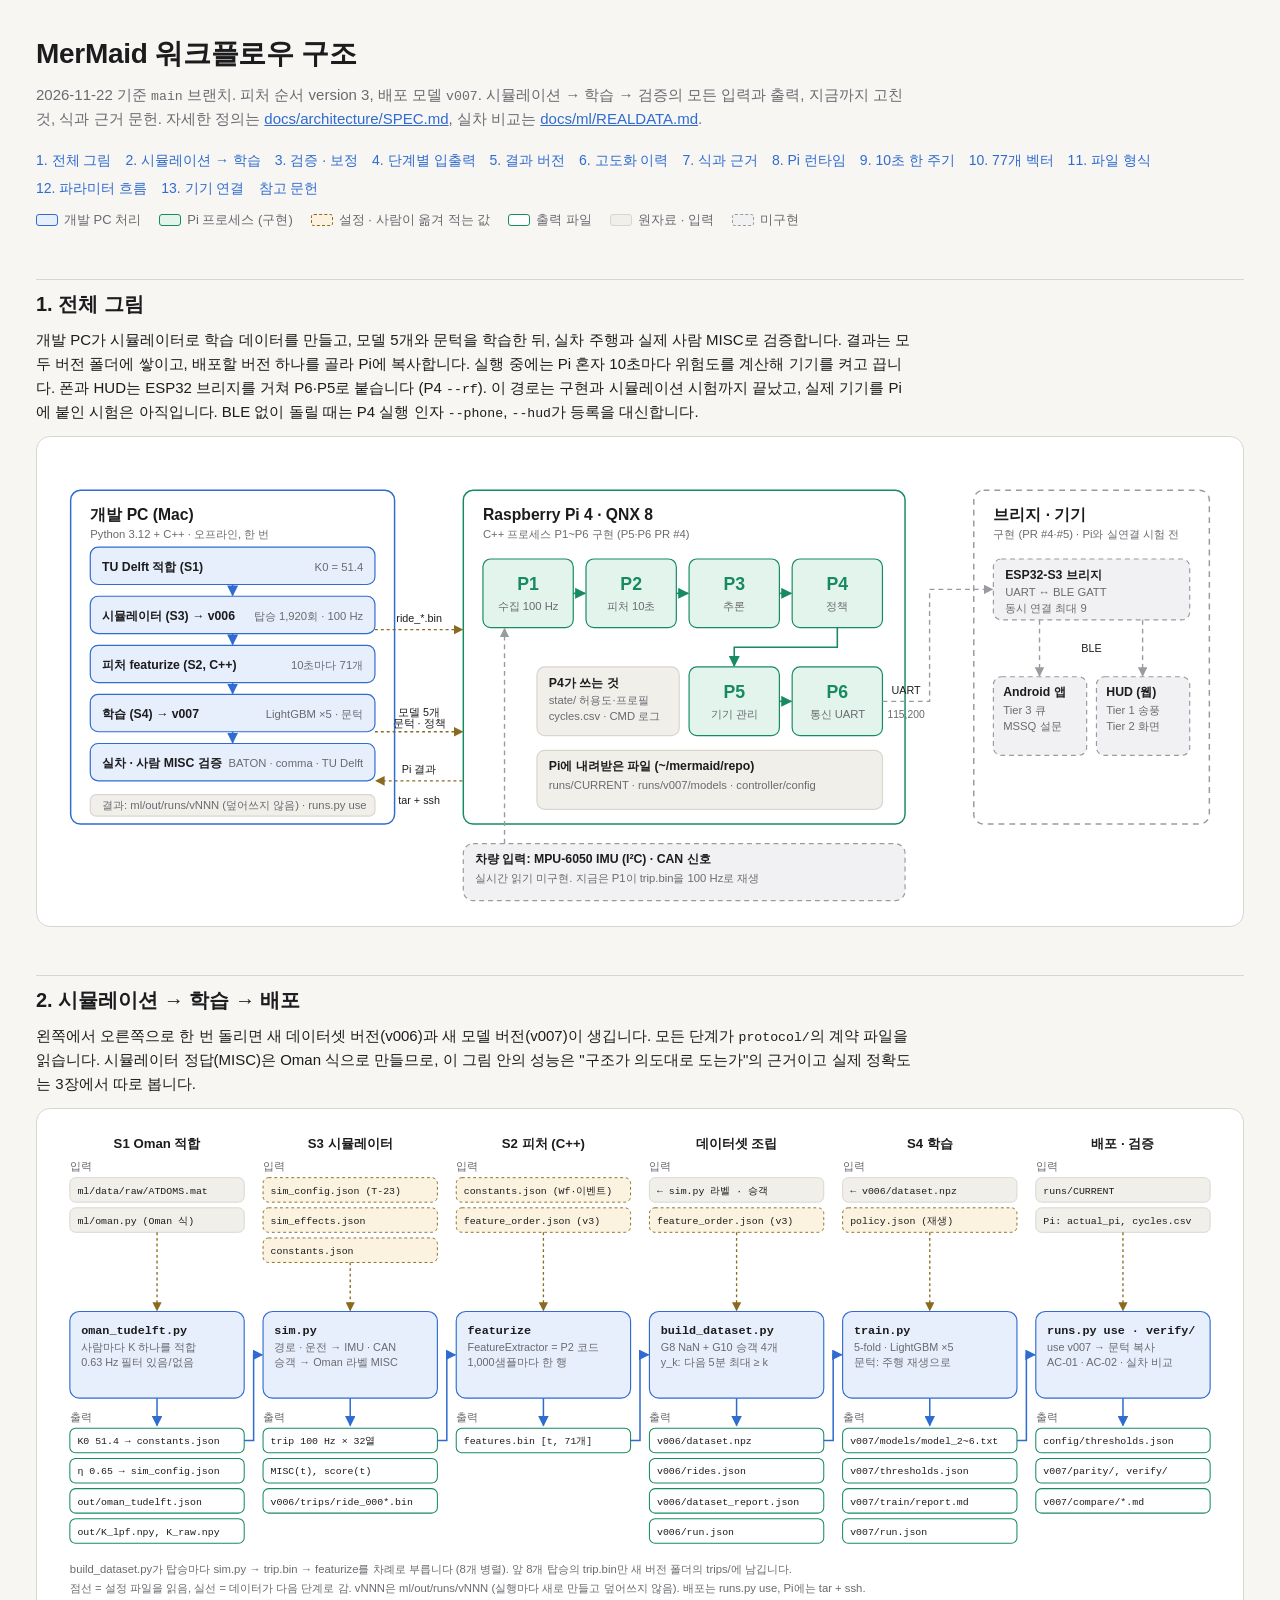
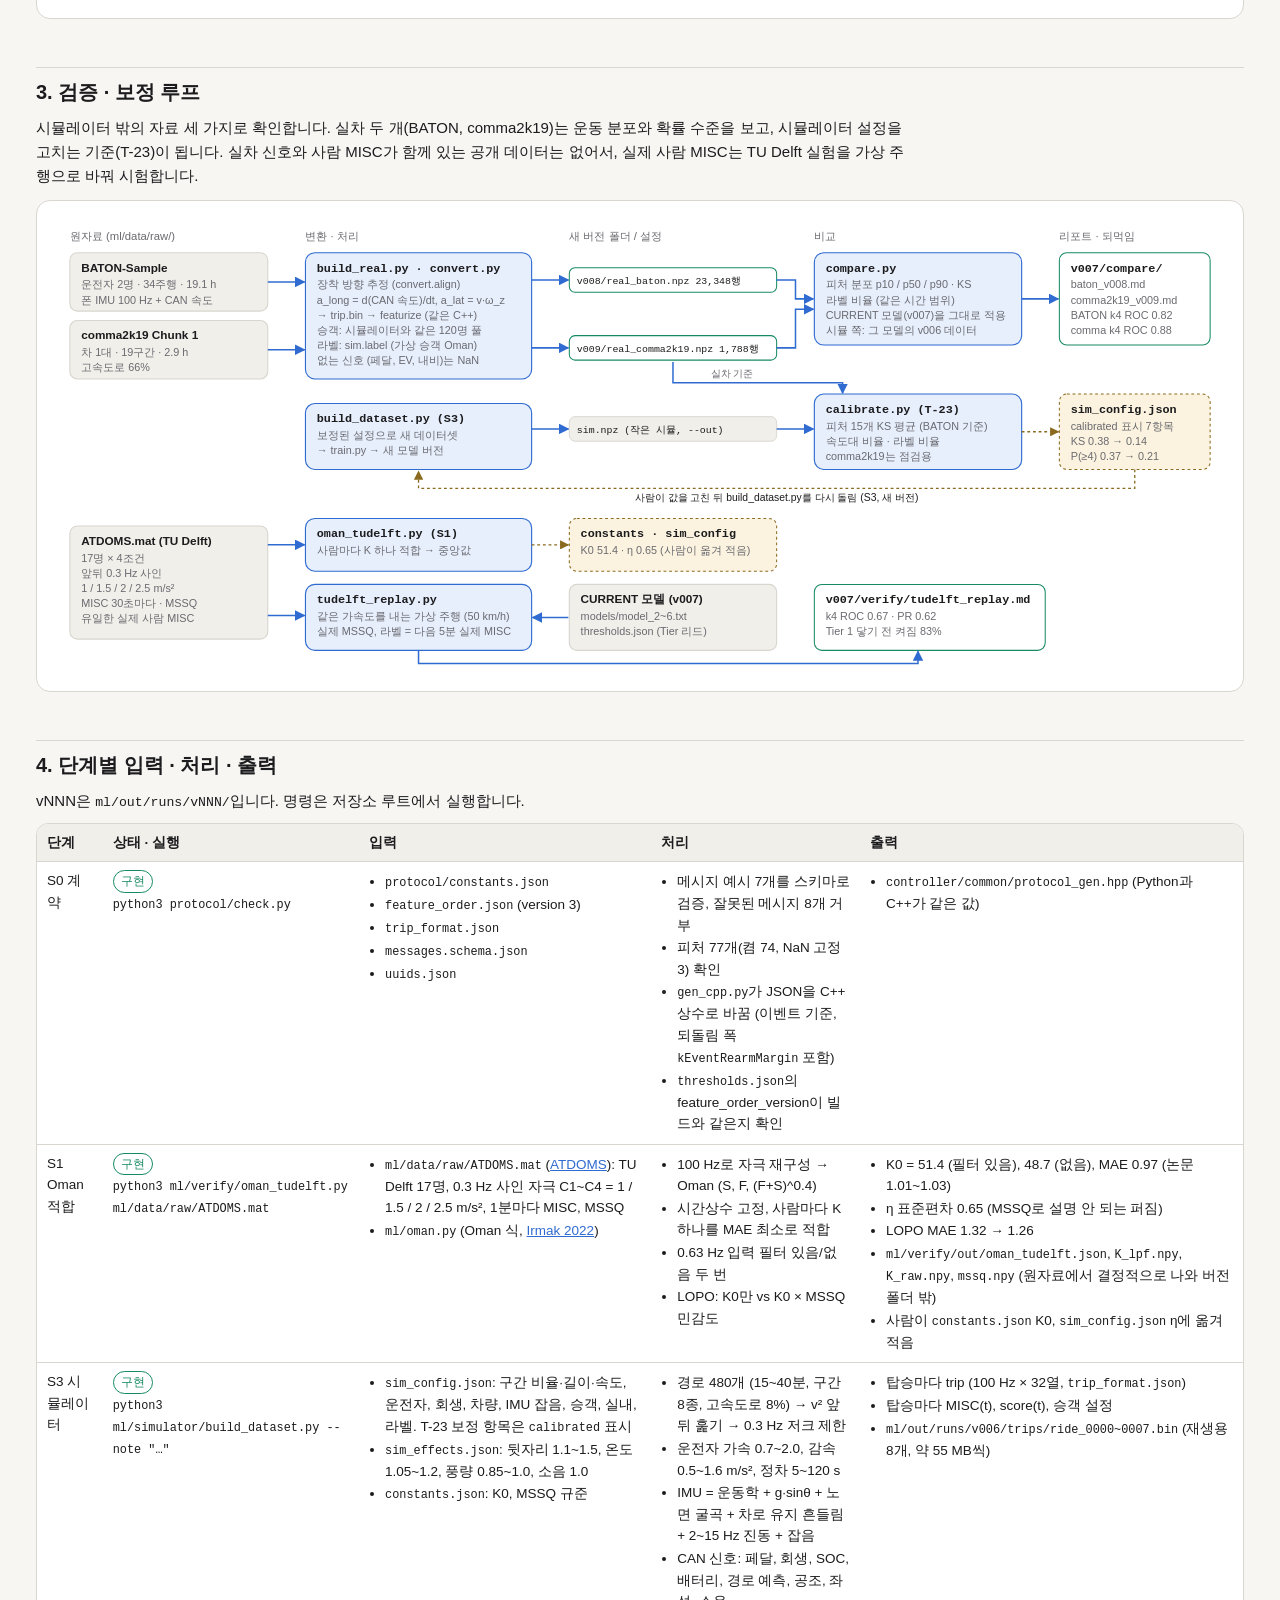
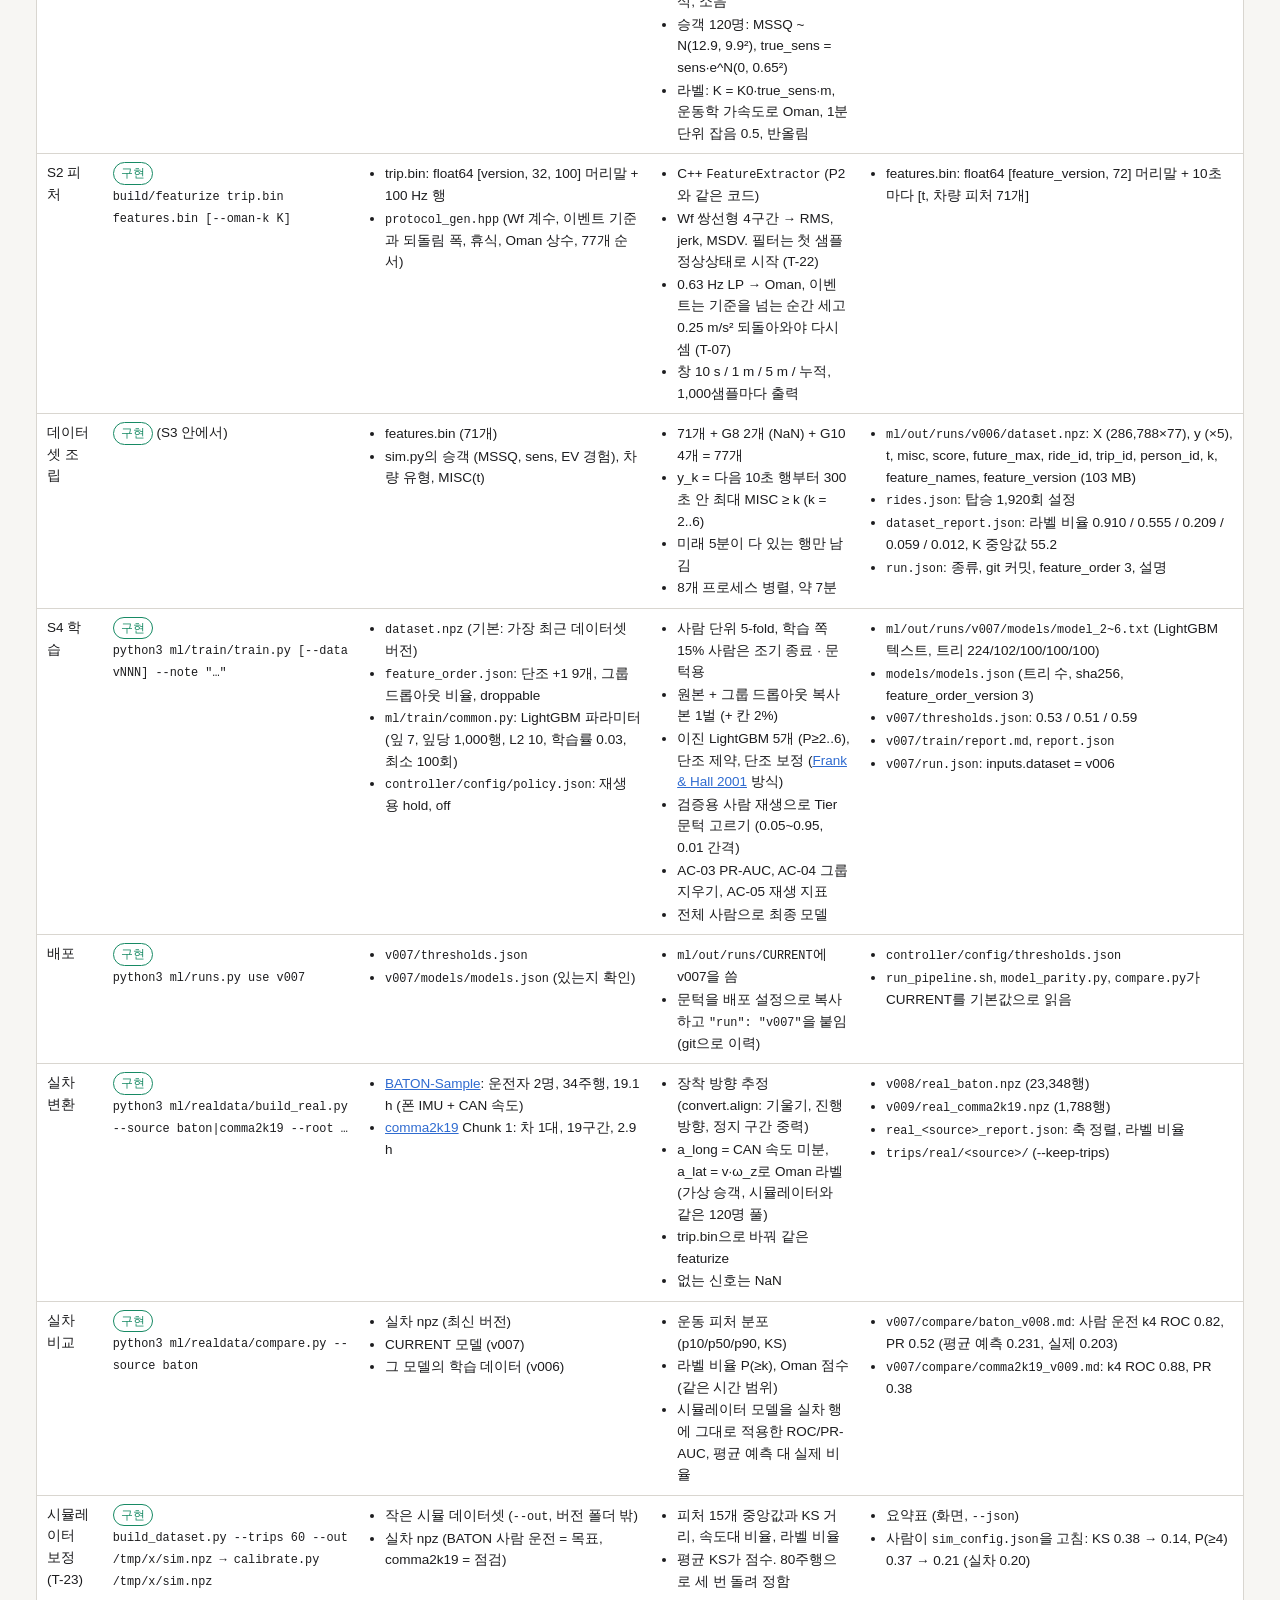
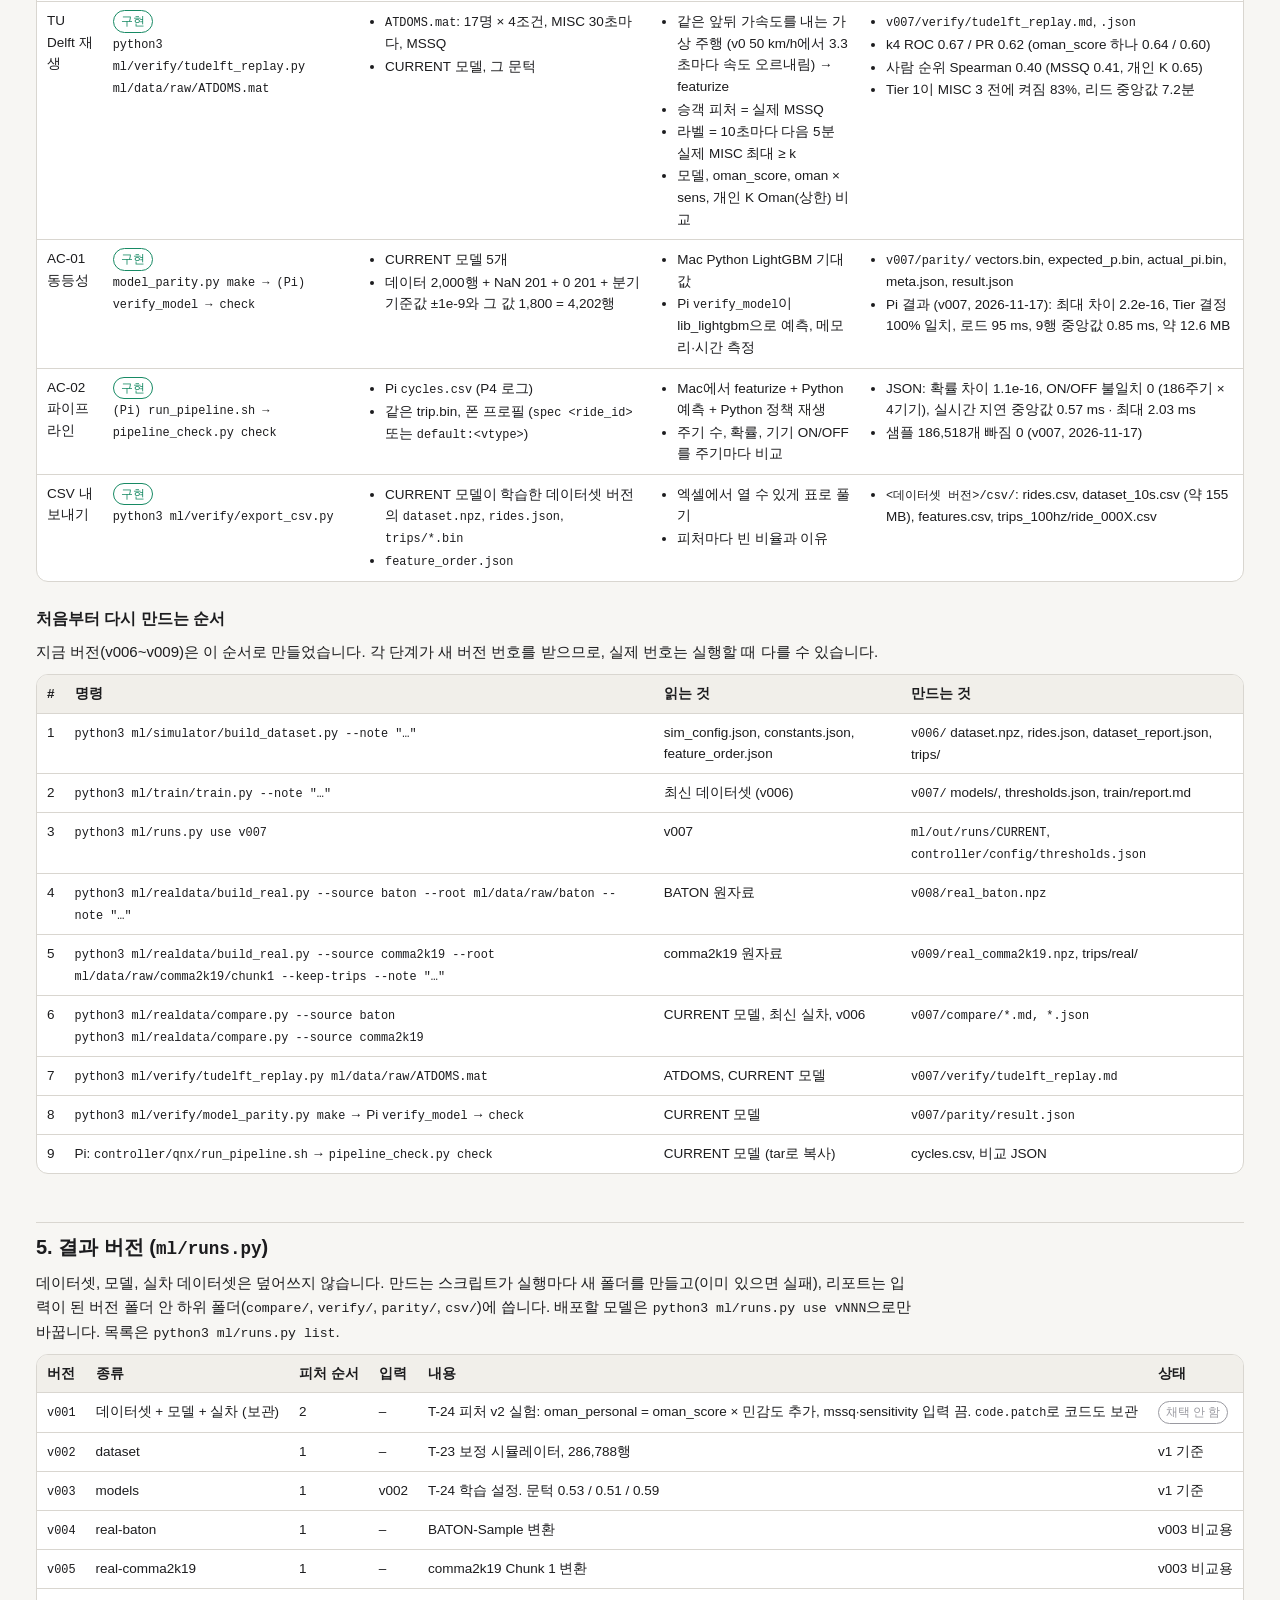
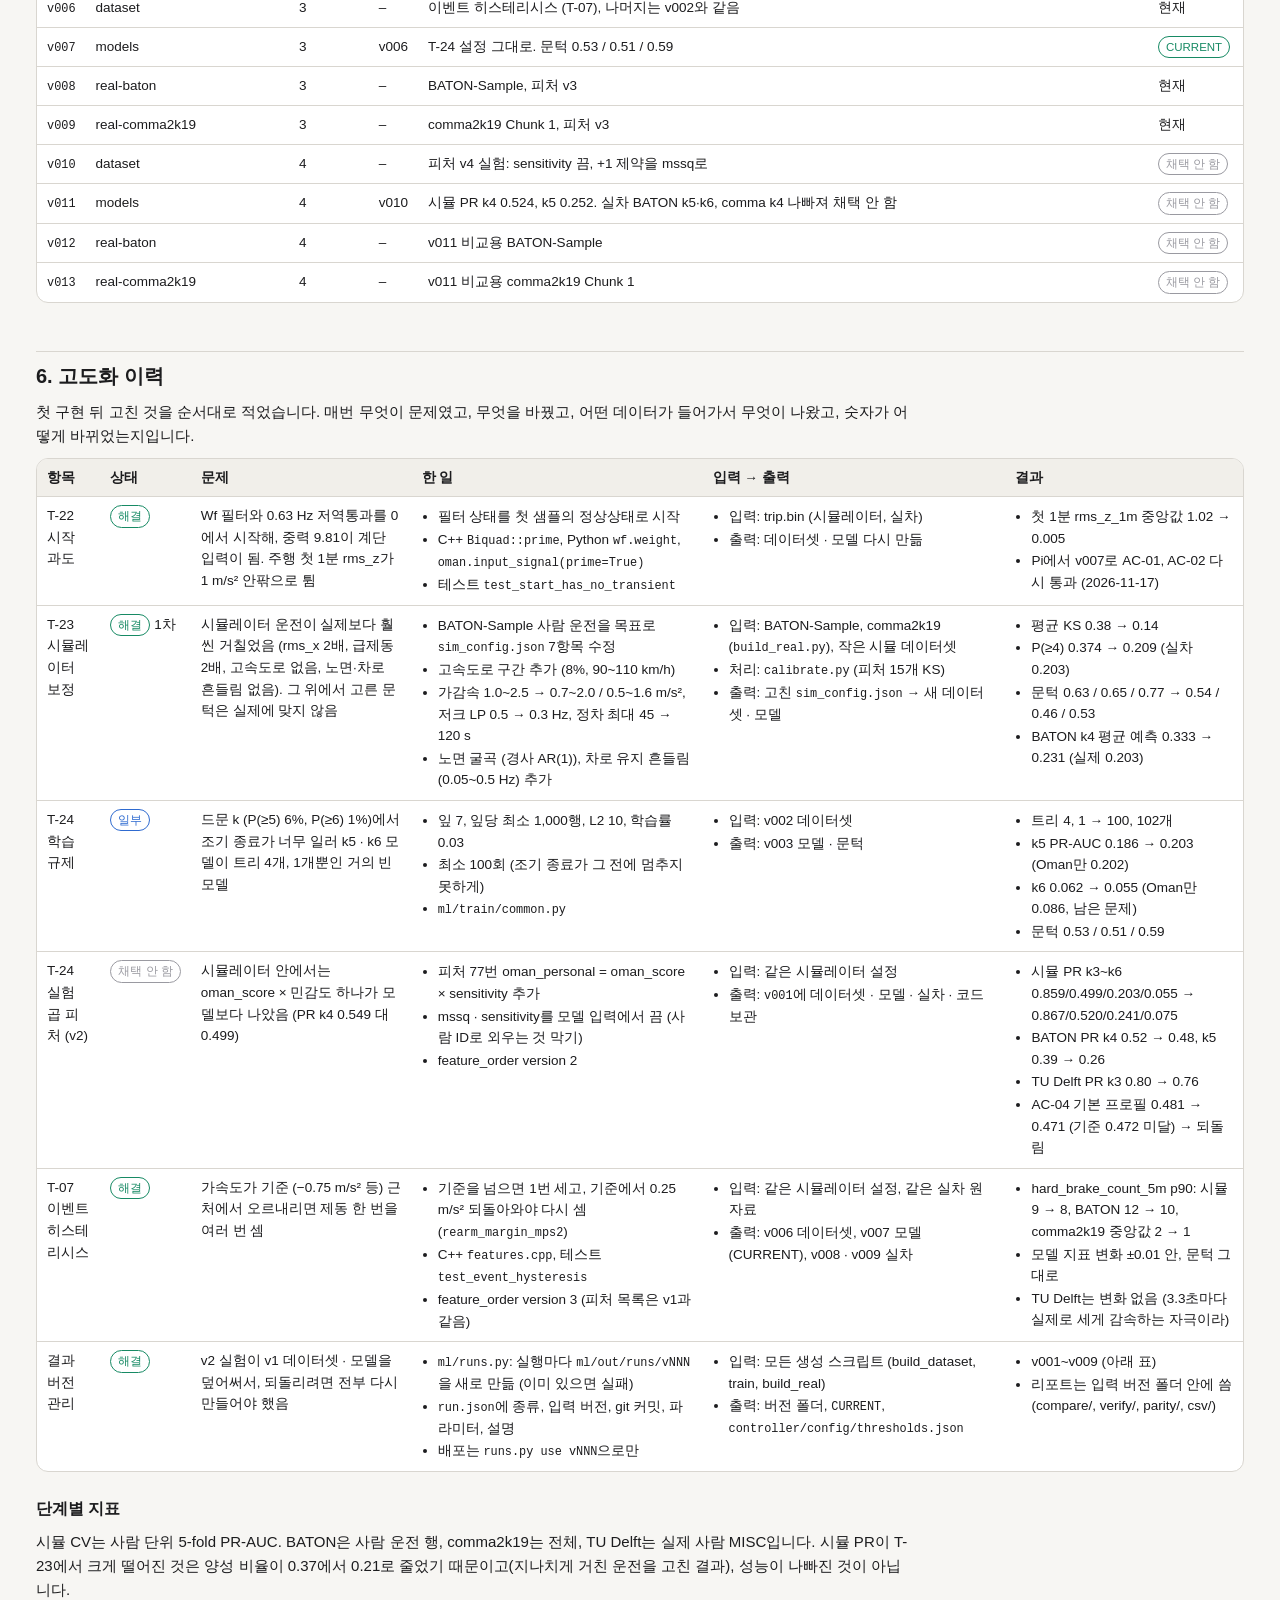
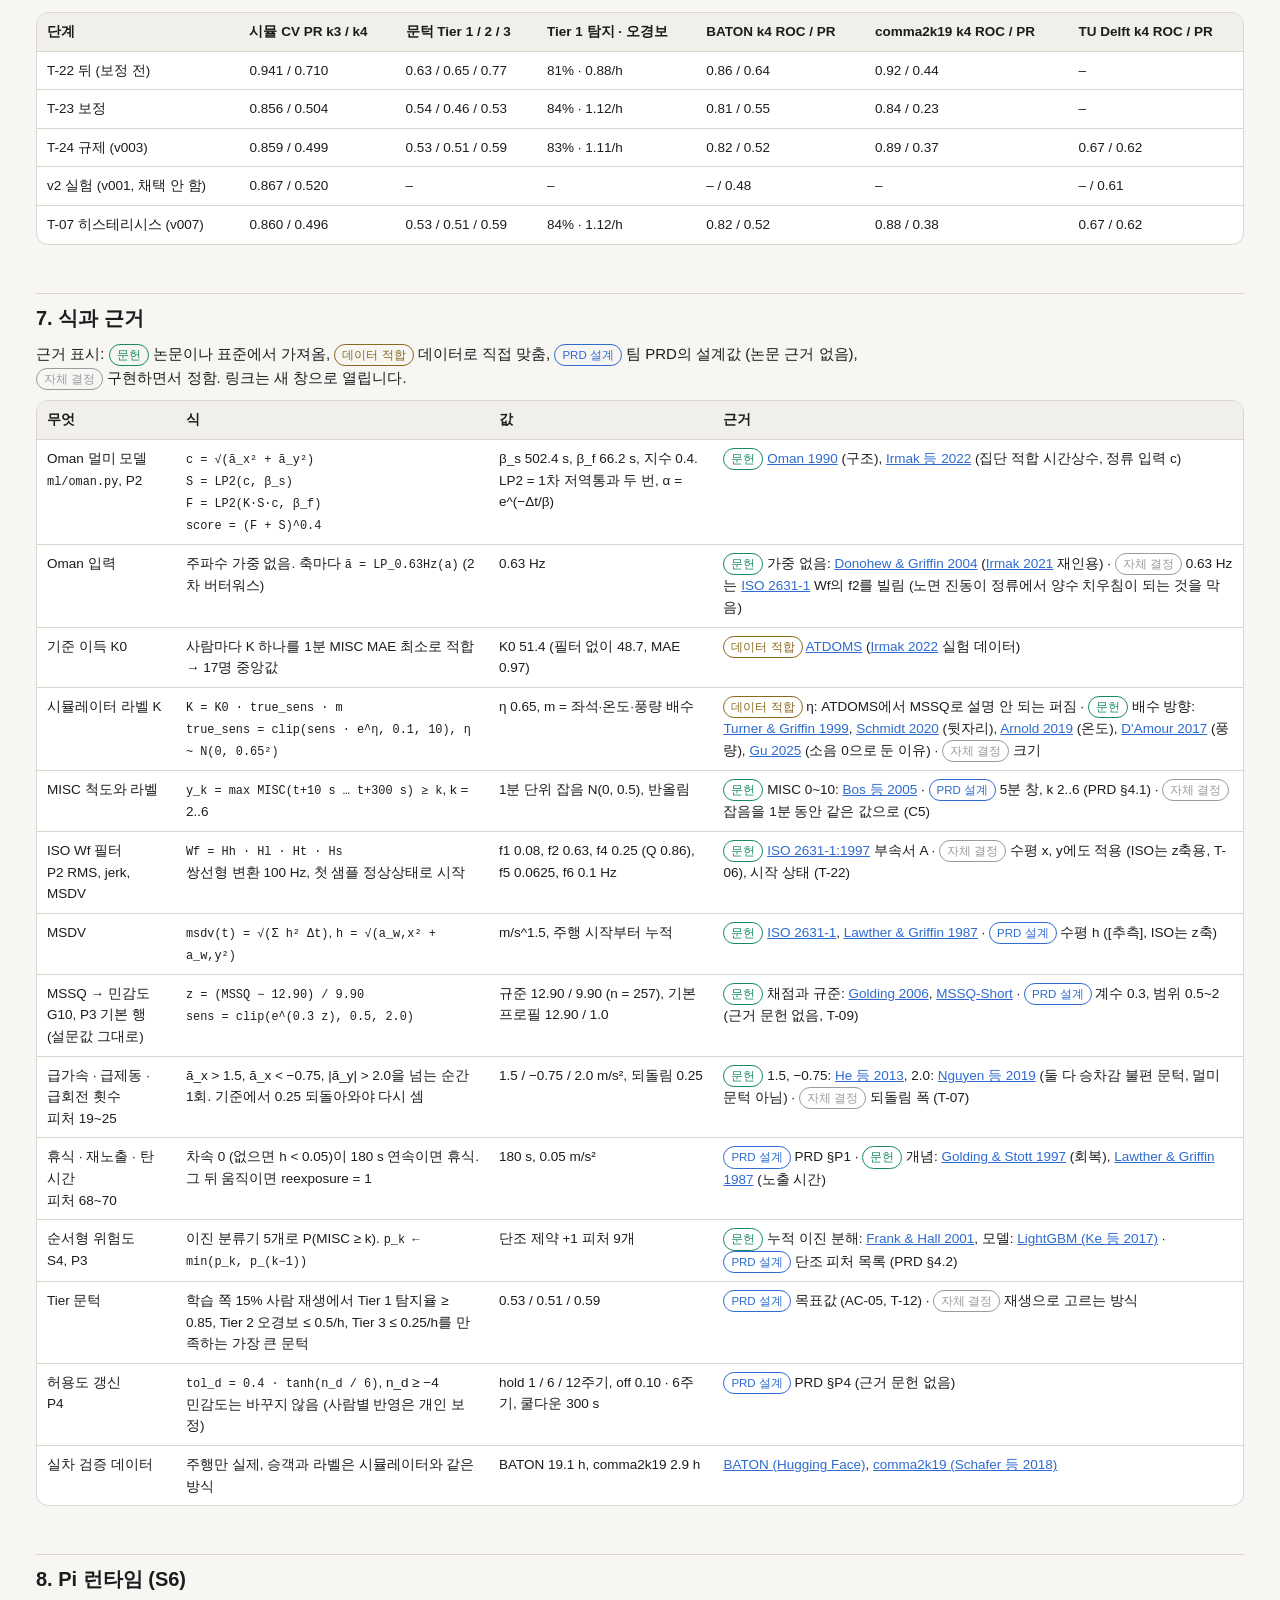
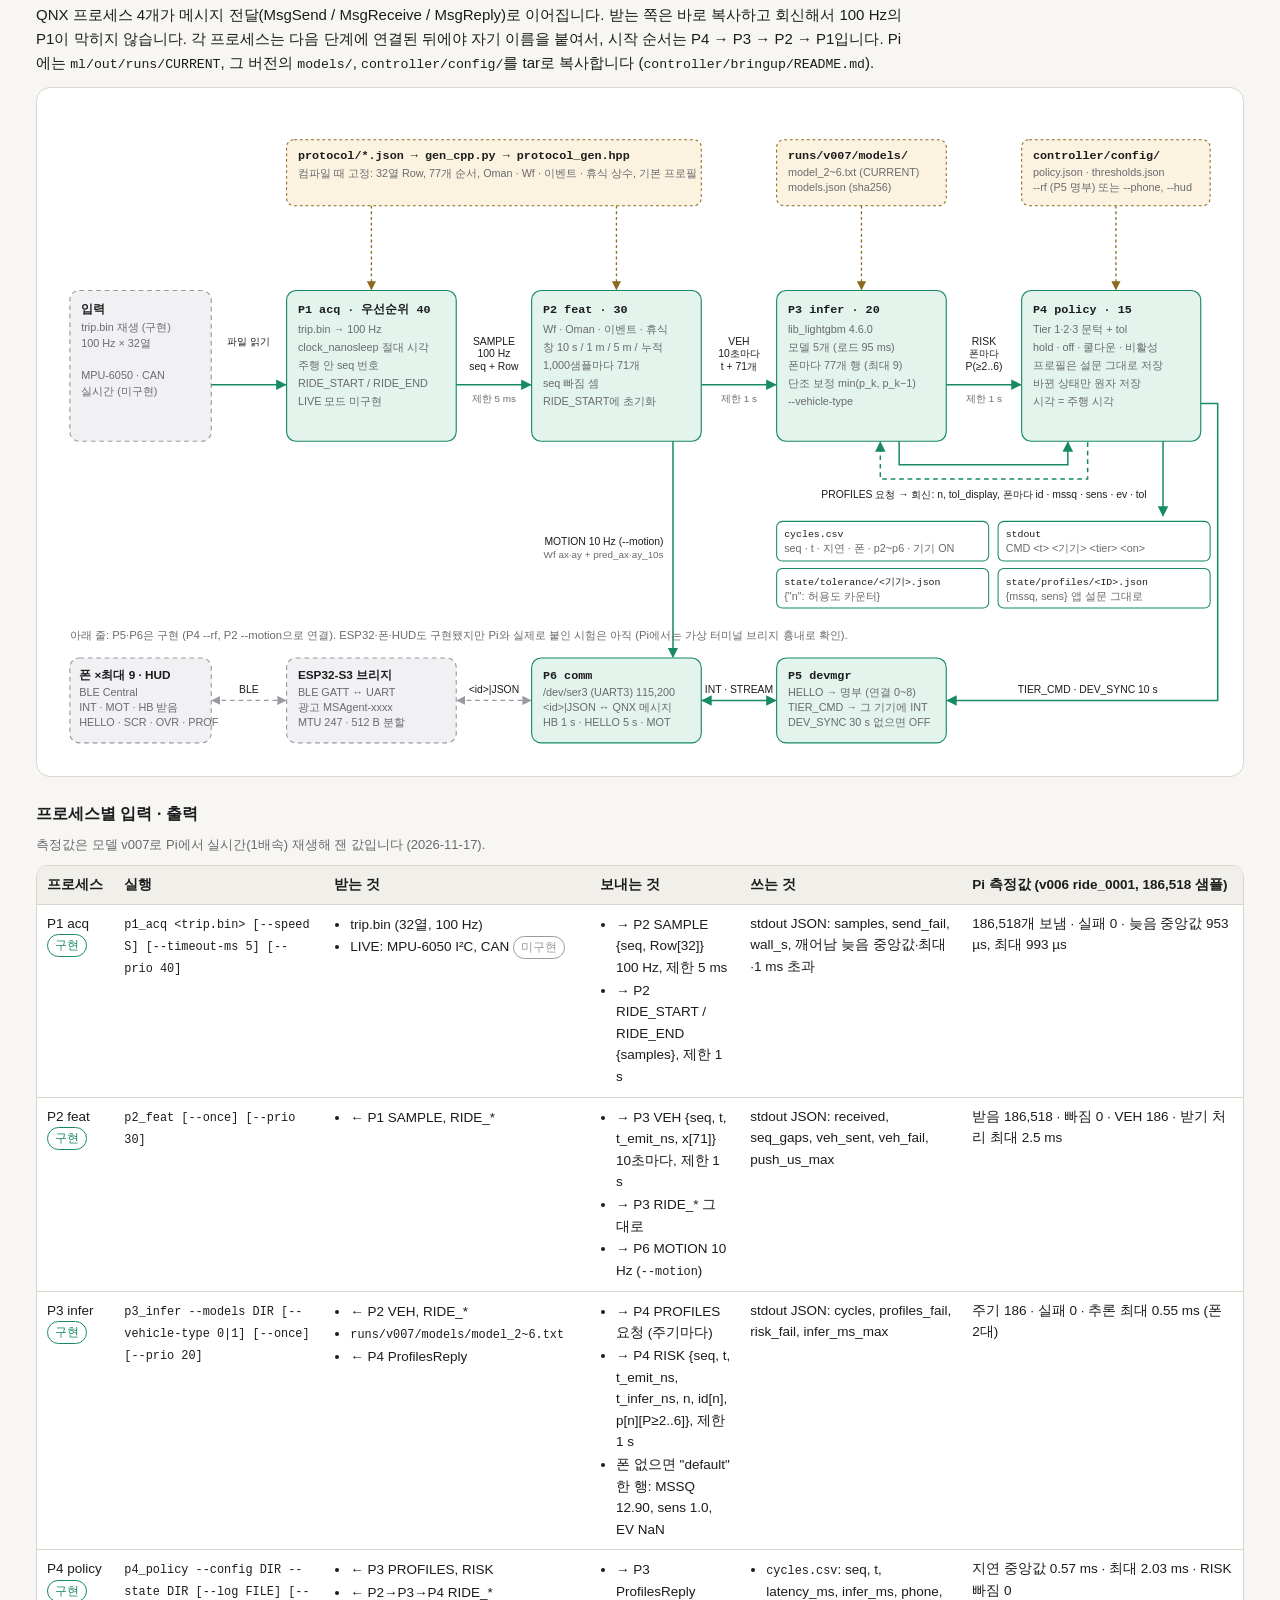
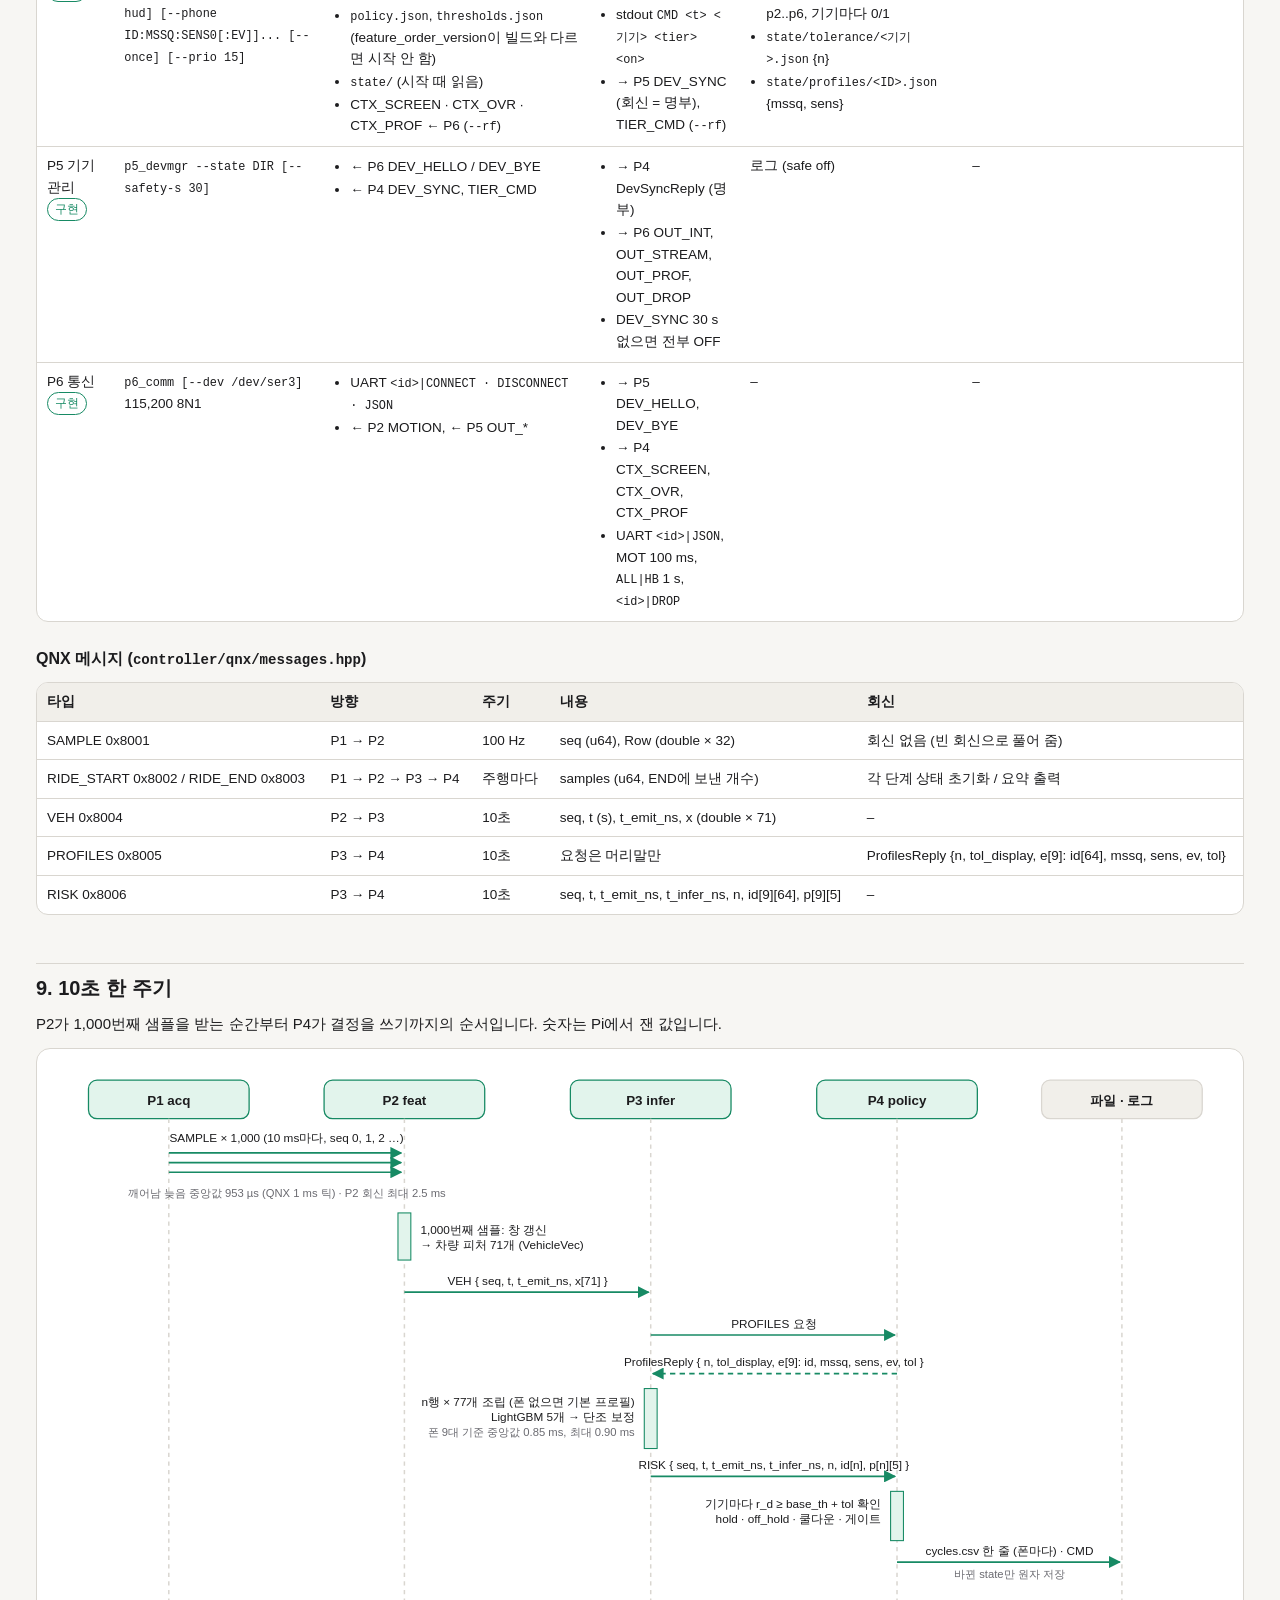
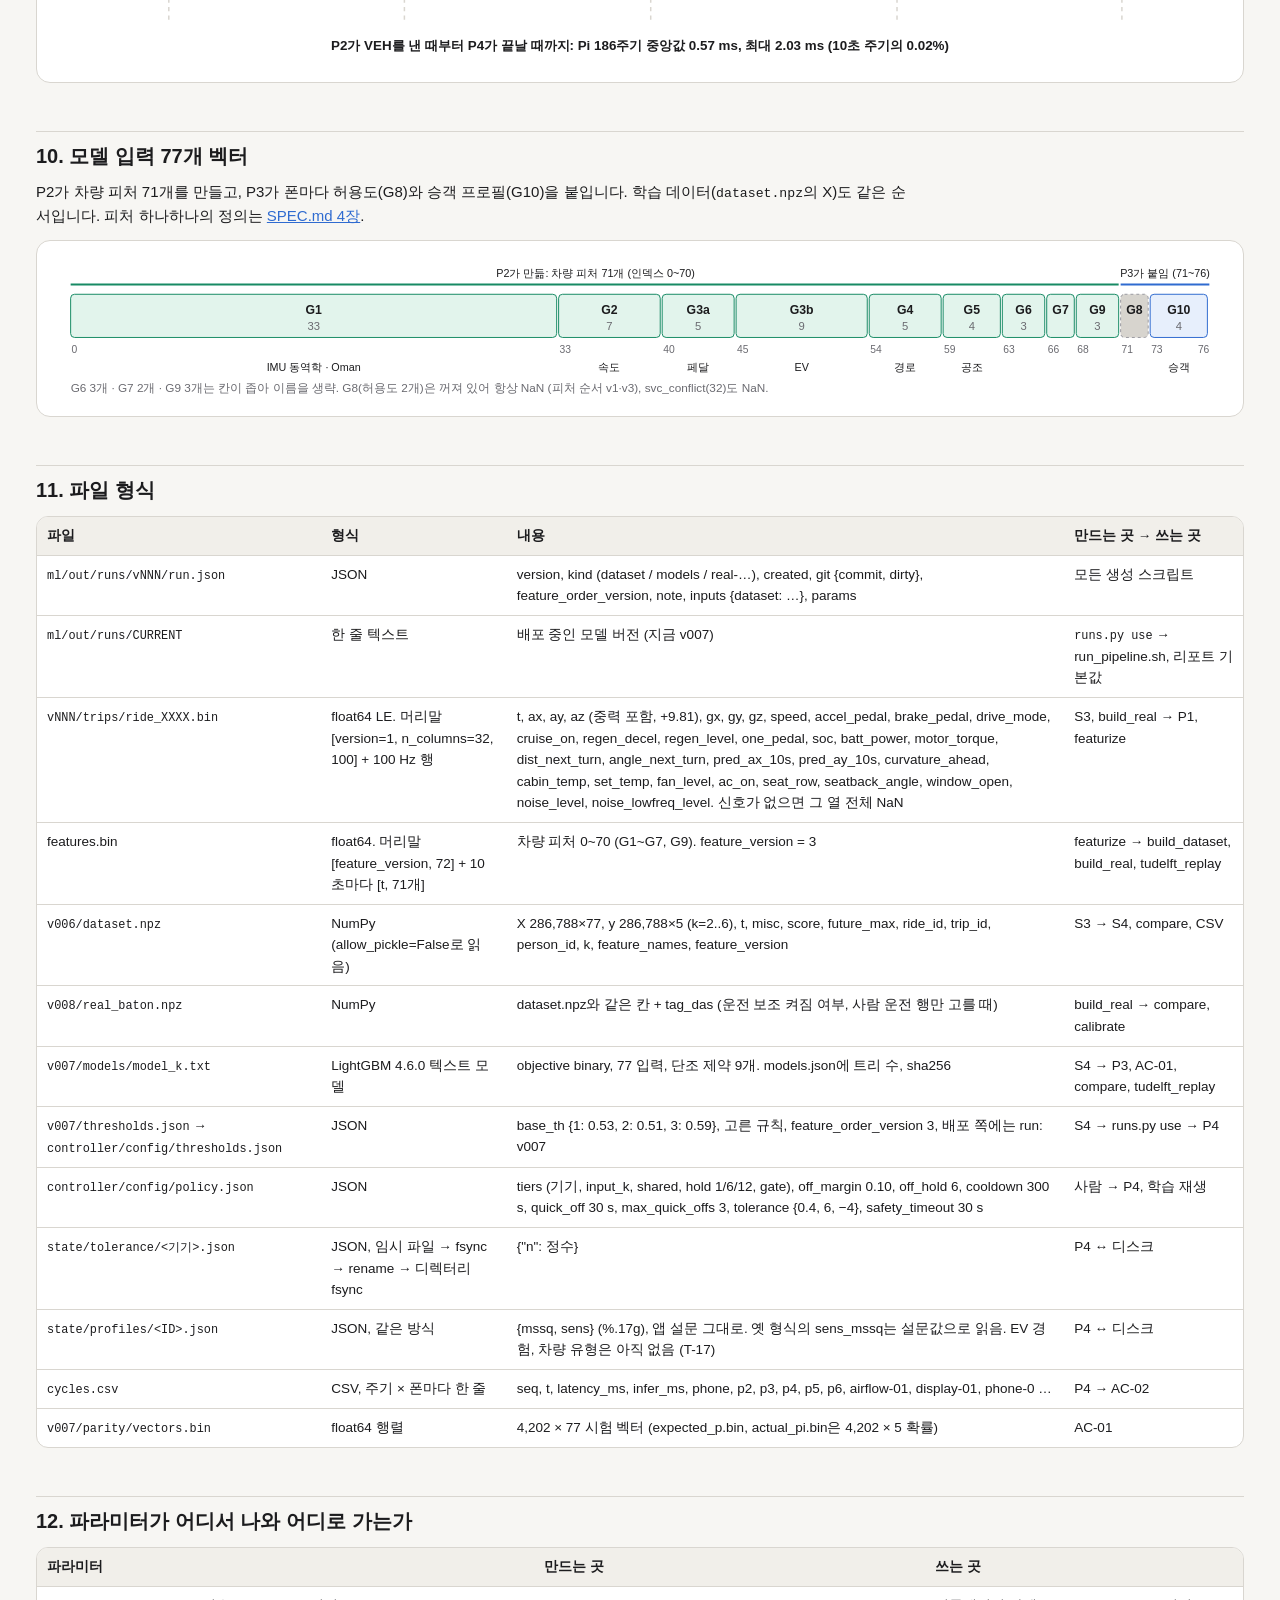
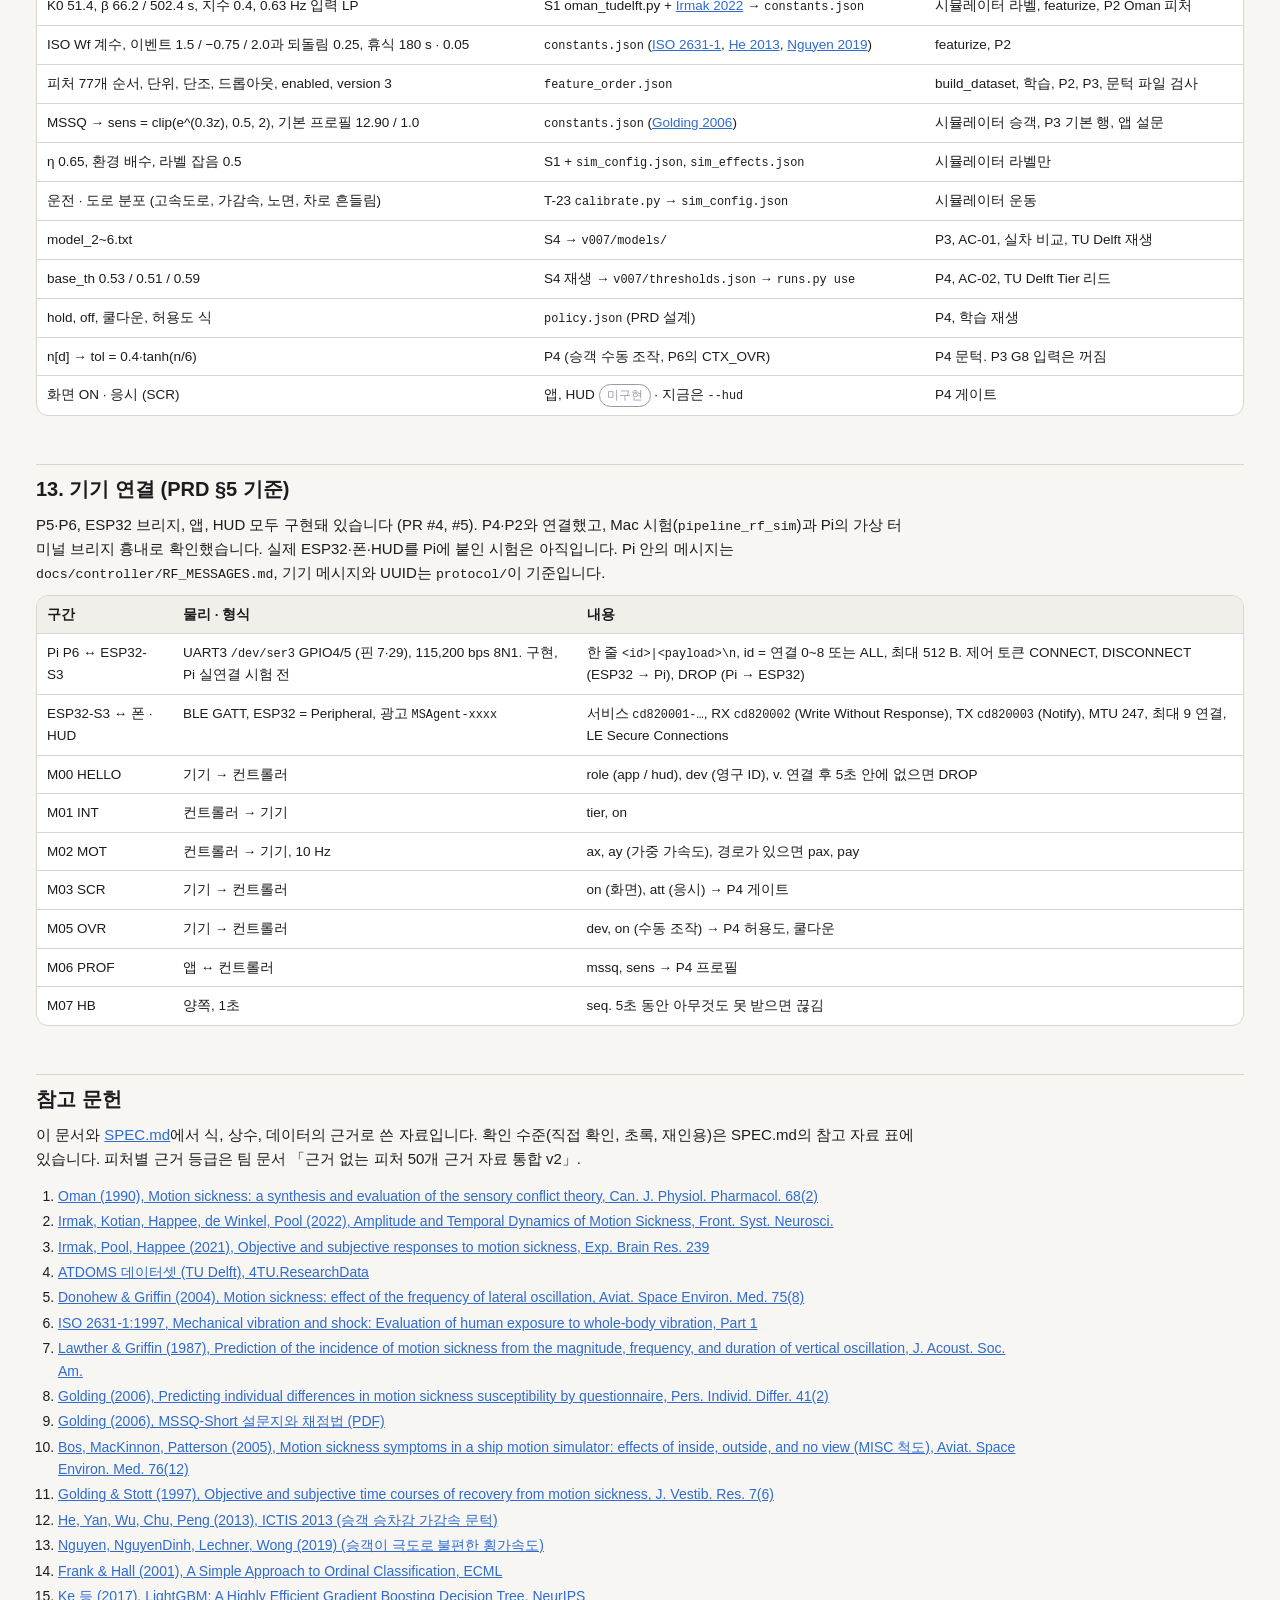
==== docs/architecture/ARCHITECTURE.html @ 704f2c4b "Restructure repo into lowercase standard layout; share ride_schema.sql - Move folders to docs/{propo" ====
<!doctype html>
<html lang="ko">
<head>
<meta charset="utf-8">
<meta name="viewport" content="width=device-width, initial-scale=1">
<title>MerMaid 워크플로우 구조</title>
<style>
:root{--bg:#f7f6f3;--card:#ffffff;--fg:#1c1c1e;--muted:#6a6a70;--line:#d9d6d0;
--pc:#2f6bd0;--pc-soft:#e7effc;--pi:#178a64;--pi-soft:#e2f4ec;--cfg:#8a6a1f;--cfg-soft:#fbf3df;
--todo:#9a9aa1;--todo-soft:#f1f1f3;--out-soft:#eef6f2;--file:#f1efea;--off:#d7d4ce}
@media (prefers-color-scheme:dark){:root:not([data-theme="light"]){--bg:#141416;--card:#1d1d20;--fg:#ececef;--muted:#a3a3aa;--line:#38383e;
--pc:#76a6ff;--pc-soft:#1b2842;--pi:#4fc99c;--pi-soft:#15302a;--cfg:#e0b75a;--cfg-soft:#2e2715;
--todo:#7c7c84;--todo-soft:#222226;--out-soft:#17282255;--file:#26262a;--off:#3a3a40}}
:root[data-theme="dark"]{--bg:#141416;--card:#1d1d20;--fg:#ececef;--muted:#a3a3aa;--line:#38383e;
--pc:#76a6ff;--pc-soft:#1b2842;--pi:#4fc99c;--pi-soft:#15302a;--cfg:#e0b75a;--cfg-soft:#2e2715;
--todo:#7c7c84;--todo-soft:#222226;--out-soft:#17282255;--file:#26262a;--off:#3a3a40}
*{box-sizing:border-box}
body{margin:0;background:var(--bg);color:var(--fg);font:15px/1.6 -apple-system,BlinkMacSystemFont,"Apple SD Gothic Neo","Pretendard","Noto Sans KR","Segoe UI",sans-serif}
main{max-width:1240px;margin:0 auto;padding:32px 16px 80px}
h1{font-size:28px;margin:0 0 6px;letter-spacing:-.01em}
h2{font-size:20px;margin:48px 0 8px;padding-top:8px;border-top:1px solid var(--line)}
h3{font-size:16px;margin:24px 0 8px}
p{margin:6px 0 10px;max-width:880px}
.sub{color:var(--muted);margin-bottom:18px}
code,.mono{font-family:ui-monospace,SFMono-Regular,Menlo,Consolas,monospace;font-size:.88em}
nav{display:flex;flex-wrap:wrap;gap:6px 14px;font-size:14px;margin:12px 0 4px}
nav a{color:var(--pc);text-decoration:none}
.legend{display:flex;flex-wrap:wrap;gap:8px 18px;font-size:13px;color:var(--muted);margin:10px 0 0}
.legend span{display:inline-flex;align-items:center;gap:6px}
.sw{width:22px;height:12px;border-radius:3px;display:inline-block;border:1.5px solid}
.fig{background:var(--card);border:1px solid var(--line);border-radius:14px;padding:14px;margin:12px 0;overflow-x:auto}
.fig svg{display:block;width:100%;min-width:980px;height:auto}
.fig.small svg{min-width:760px}
.cap{color:var(--muted);font-size:13px;margin-top:6px}
.tablewrap{overflow-x:auto;background:var(--card);border:1px solid var(--line);border-radius:12px;margin:10px 0}
table{border-collapse:collapse;width:100%;font-size:13.5px}
th,td{text-align:left;vertical-align:top;padding:8px 10px;border-bottom:1px solid var(--line)}
th{font-weight:600;background:var(--file);white-space:nowrap}
tr:last-child td{border-bottom:none}
td ul{margin:0;padding-left:16px}
td li{margin:1px 0}
.tag{display:inline-block;font-size:11.5px;padding:1px 7px;border-radius:999px;border:1px solid;white-space:nowrap}
.tag.ok{color:var(--pi);border-color:var(--pi)}
.tag.no{color:var(--todo);border-color:var(--todo)}
.tag.pc{color:var(--pc);border-color:var(--pc)}
.tag.fit{color:var(--cfg);border-color:var(--cfg)}
a{color:var(--pc)}
.refs{font-size:14px;padding-left:22px;max-width:980px}
.refs li{margin:3px 0}
td a{white-space:normal}
svg text{fill:var(--fg)}
svg .t{font-size:14px;font-weight:650}
svg .t2{font-size:12.5px;font-weight:600}
svg .tm{font-size:12.5px;font-weight:650;font-family:ui-monospace,SFMono-Regular,Menlo,monospace}
svg .lt{font-size:16px;font-weight:700}
svg .big{font-size:18px;font-weight:750;fill:var(--pi)}
svg .big-todo{font-size:18px;font-weight:750;fill:var(--todo)}
svg .s{font-size:11.5px;fill:var(--muted)}
svg .m{font-size:10.5px;font-family:ui-monospace,SFMono-Regular,Menlo,monospace}
svg .lb{font-size:11px;fill:var(--fg)}
svg .lb2{font-size:10.5px;fill:var(--muted)}
svg .cap{font-size:12px;fill:var(--muted)}
.lane-pc{fill:none;stroke:var(--pc);stroke-width:1.5}
.lane-pi{fill:none;stroke:var(--pi);stroke-width:1.5}
.lane-todo{fill:none;stroke:var(--todo);stroke-width:1.5;stroke-dasharray:6 5}
.proc-pc{fill:var(--pc-soft);stroke:var(--pc);stroke-width:1.2}
.proc-pi{fill:var(--pi-soft);stroke:var(--pi);stroke-width:1.2}
.proc-todo{fill:var(--todo-soft);stroke:var(--todo);stroke-width:1.2;stroke-dasharray:5 4}
.store{fill:var(--file);stroke:var(--line);stroke-width:1.2}
.cfgbox{fill:var(--cfg-soft);stroke:var(--cfg);stroke-width:1.1;stroke-dasharray:3 3}
.file{fill:var(--file);stroke:var(--line)}
.cfgpill{fill:var(--cfg-soft);stroke:var(--cfg);stroke-dasharray:3 3}
.outpill{fill:var(--card);stroke:var(--pi);stroke-width:1.1}
.a-pc{fill:none;stroke:var(--pc);stroke-width:1.6}
.a-pi{fill:none;stroke:var(--pi);stroke-width:1.6}
.a-pi-d{fill:none;stroke:var(--pi);stroke-width:1.6;stroke-dasharray:5 4}
.a-cfg{fill:none;stroke:var(--cfg);stroke-width:1.4;stroke-dasharray:3 3}
.a-todo{fill:none;stroke:var(--todo);stroke-width:1.4;stroke-dasharray:5 4}
.mk-pc{fill:var(--pc)}.mk-pi{fill:var(--pi)}.mk-cfg{fill:var(--cfg)}.mk-todo{fill:var(--todo)}
.life{stroke:var(--line);stroke-width:1.4;stroke-dasharray:4 4;fill:none}
.act{fill:var(--pi-soft);stroke:var(--pi)}
.seg-pi{fill:var(--pi-soft);stroke:var(--pi)}
.seg-pc{fill:var(--pc-soft);stroke:var(--pc)}
.seg-off{fill:var(--off);stroke:var(--todo);stroke-dasharray:3 3}
.brace-pi{stroke:var(--pi);stroke-width:2;fill:none}
.brace-pc{stroke:var(--pc);stroke-width:2;fill:none}
@media (max-width:640px){h1{font-size:23px}body{font-size:14.5px}}
</style>
</head>
<body>
<main>
<h1>MerMaid 워크플로우 구조</h1>
<p class="sub">2026-11-22 기준 <code>main</code> 브랜치. 피처 순서 version 3, 배포 모델 <code>v007</code>. 시뮬레이션 → 학습 → 검증의 모든 입력과 출력, 지금까지 고친 것, 식과 근거 문헌. 자세한 정의는 <a href="SPEC.md">docs/architecture/SPEC.md</a>, 실차 비교는 <a href="../ml/REALDATA.md">docs/ml/REALDATA.md</a>.</p>
<nav>
<a href="#overview">1. 전체 그림</a><a href="#offline">2. 시뮬레이션 → 학습</a><a href="#validation">3. 검증 · 보정</a><a href="#stages">4. 단계별 입출력</a>
<a href="#versions">5. 결과 버전</a><a href="#upgrades">6. 고도화 이력</a><a href="#formulas">7. 식과 근거</a><a href="#runtime">8. Pi 런타임</a>
<a href="#cycle">9. 10초 한 주기</a><a href="#vector">10. 77개 벡터</a><a href="#formats">11. 파일 형식</a><a href="#params">12. 파라미터 흐름</a><a href="#todo">13. 기기 연결</a><a href="#refs">참고 문헌</a>
</nav>
<div class="legend">
<span><i class="sw" style="background:var(--pc-soft);border-color:var(--pc)"></i>개발 PC 처리</span>
<span><i class="sw" style="background:var(--pi-soft);border-color:var(--pi)"></i>Pi 프로세스 (구현)</span>
<span><i class="sw" style="background:var(--cfg-soft);border-color:var(--cfg);border-style:dashed"></i>설정 · 사람이 옮겨 적는 값</span>
<span><i class="sw" style="background:var(--card);border-color:var(--pi)"></i>출력 파일</span>
<span><i class="sw" style="background:var(--file);border-color:var(--line)"></i>원자료 · 입력</span>
<span><i class="sw" style="background:var(--todo-soft);border-color:var(--todo);border-style:dashed"></i>미구현</span>
</div>

<h2 id="overview">1. 전체 그림</h2>
<p>개발 PC가 시뮬레이터로 학습 데이터를 만들고, 모델 5개와 문턱을 학습한 뒤, 실차 주행과 실제 사람 MISC로 검증합니다. 결과는 모두 버전 폴더에 쌓이고, 배포할 버전 하나를 골라 Pi에 복사합니다. 실행 중에는 Pi 혼자 10초마다 위험도를 계산해 기기를 켜고 끕니다. 폰과 HUD는 ESP32 브리지를 거쳐 P6·P5로 붙습니다 (P4 <code>--rf</code>). 이 경로는 구현과 시뮬레이션 시험까지 끝났고, 실제 기기를 Pi에 붙인 시험은 아직입니다. BLE 없이 돌릴 때는 P4 실행 인자 <code>--phone</code>, <code>--hud</code>가 등록을 대신합니다.</p>
<div class="fig"><svg viewBox="0 0 1200 470" role="img" aria-label="전체 구성"><defs>
<marker id="ah-pc" viewBox="0 0 10 10" refX="9" refY="5" markerWidth="7" markerHeight="7" orient="auto-start-reverse"><path d="M0,0 L10,5 L0,10 z" class="mk-pc"/></marker>
<marker id="ah-pi" viewBox="0 0 10 10" refX="9" refY="5" markerWidth="7" markerHeight="7" orient="auto-start-reverse"><path d="M0,0 L10,5 L0,10 z" class="mk-pi"/></marker>
<marker id="ah-cfg" viewBox="0 0 10 10" refX="9" refY="5" markerWidth="7" markerHeight="7" orient="auto-start-reverse"><path d="M0,0 L10,5 L0,10 z" class="mk-cfg"/></marker>
<marker id="ah-todo" viewBox="0 0 10 10" refX="9" refY="5" markerWidth="7" markerHeight="7" orient="auto-start-reverse"><path d="M0,0 L10,5 L0,10 z" class="mk-todo"/></marker>
</defs><rect x="20" y="40" width="330" height="340" rx="10" class="lane-pc"/>
<text x="40" y="70" class="lt" text-anchor="start">개발 PC (Mac)</text>
<text x="40" y="89" class="s" text-anchor="start">Python 3.12 + C++ · 오프라인, 한 번</text><rect x="40" y="98" width="290" height="38" rx="8" class="proc-pc"/><text x="52" y="122" class="t2">TU Delft 적합 (S1)</text><text x="318" y="122" class="s" text-anchor="end">K0 = 51.4</text><path d="M185,136 L185,147" class="a-pc" marker-end="url(#ah-pc)"/><rect x="40" y="148" width="290" height="38" rx="8" class="proc-pc"/><text x="52" y="172" class="t2">시뮬레이터 (S3) → v006</text><text x="318" y="172" class="s" text-anchor="end">탑승 1,920회 · 100 Hz</text><path d="M185,186 L185,197" class="a-pc" marker-end="url(#ah-pc)"/><rect x="40" y="198" width="290" height="38" rx="8" class="proc-pc"/><text x="52" y="222" class="t2">피처 featurize (S2, C++)</text><text x="318" y="222" class="s" text-anchor="end">10초마다 71개</text><path d="M185,236 L185,247" class="a-pc" marker-end="url(#ah-pc)"/><rect x="40" y="248" width="290" height="38" rx="8" class="proc-pc"/><text x="52" y="272" class="t2">학습 (S4) → v007</text><text x="318" y="272" class="s" text-anchor="end">LightGBM ×5 · 문턱</text><path d="M185,286 L185,297" class="a-pc" marker-end="url(#ah-pc)"/><rect x="40" y="298" width="290" height="38" rx="8" class="proc-pc"/><text x="52" y="322" class="t2">실차 · 사람 MISC 검증</text><text x="318" y="322" class="s" text-anchor="end">BATON · comma · TU Delft</text><rect x="40" y="350" width="290" height="22" rx="6" class="store"/><text x="52" y="365" class="s">결과: ml/out/runs/vNNN (덮어쓰지 않음) · runs.py use</text><rect x="420" y="40" width="450" height="340" rx="10" class="lane-pi"/>
<text x="440" y="70" class="lt" text-anchor="start">Raspberry Pi 4 · QNX 8</text>
<text x="440" y="89" class="s" text-anchor="start">C++ 프로세스 P1~P6 구현 (P5·P6 PR #4)</text><rect x="440" y="110" width="92" height="70" rx="8" class="proc-pi"/>
<text x="486.0" y="142" class="big" text-anchor="middle">P1</text>
<text x="486.0" y="162" class="s" text-anchor="middle">수집 100 Hz</text><path d="M532,145 L544,145" class="a-pi" marker-end="url(#ah-pi)"/><rect x="545" y="110" width="92" height="70" rx="8" class="proc-pi"/>
<text x="591.0" y="142" class="big" text-anchor="middle">P2</text>
<text x="591.0" y="162" class="s" text-anchor="middle">피처 10초</text><path d="M637,145 L649,145" class="a-pi" marker-end="url(#ah-pi)"/><rect x="650" y="110" width="92" height="70" rx="8" class="proc-pi"/>
<text x="696.0" y="142" class="big" text-anchor="middle">P3</text>
<text x="696.0" y="162" class="s" text-anchor="middle">추론</text><path d="M742,145 L754,145" class="a-pi" marker-end="url(#ah-pi)"/><rect x="755" y="110" width="92" height="70" rx="8" class="proc-pi"/>
<text x="801.0" y="142" class="big" text-anchor="middle">P4</text>
<text x="801.0" y="162" class="s" text-anchor="middle">정책</text><rect x="650" y="220" width="92" height="70" rx="8" class="proc-pi"/>
<text x="696.0" y="252" class="big" text-anchor="middle">P5</text>
<text x="696.0" y="272" class="s" text-anchor="middle">기기 관리</text><rect x="755" y="220" width="92" height="70" rx="8" class="proc-pi"/>
<text x="801.0" y="252" class="big" text-anchor="middle">P6</text>
<text x="801.0" y="272" class="s" text-anchor="middle">통신 UART</text><path d="M801,180 L801,200 L696,200 L696,219" class="a-pi" marker-end="url(#ah-pi)"/><path d="M742,255 L754,255" class="a-pi" marker-end="url(#ah-pi)"/><rect x="495" y="220" width="145" height="70" rx="8" class="store"/>
<text x="507" y="240" class="t2" text-anchor="start">P4가 쓰는 것</text>
<text x="507" y="258" class="s" text-anchor="start">state/ 허용도·프로필</text>
<text x="507" y="274" class="s" text-anchor="start">cycles.csv · CMD 로그</text><rect x="495" y="305" width="352" height="60" rx="8" class="store"/>
<text x="507" y="325" class="t2" text-anchor="start">Pi에 내려받은 파일 (~/mermaid/repo)</text>
<text x="507" y="344" class="s" text-anchor="start">runs/CURRENT · runs/v007/models · controller/config</text><rect x="420" y="400" width="450" height="58" rx="10" class="proc-todo"/>
<text x="432" y="420" class="t2" text-anchor="start">차량 입력: MPU-6050 IMU (I²C) · CAN 신호</text>
<text x="432" y="439" class="s" text-anchor="start">실시간 읽기 미구현. 지금은 P1이 trip.bin을 100 Hz로 재생</text><path d="M462,400 L462,181" class="a-todo" marker-end="url(#ah-todo)"/><rect x="940" y="40" width="240" height="340" rx="10" class="lane-todo"/>
<text x="960" y="70" class="lt" text-anchor="start">브리지 · 기기</text>
<text x="960" y="89" class="s" text-anchor="start">구현 (PR #4·#5) · Pi와 실연결 시험 전</text><rect x="960" y="110" width="200" height="62" rx="8" class="proc-todo"/>
<text x="972" y="130" class="t2" text-anchor="start">ESP32-S3 브리지</text>
<text x="972" y="148" class="s" text-anchor="start">UART ↔ BLE GATT</text>
<text x="972" y="164" class="s" text-anchor="start">동시 연결 최대 9</text><rect x="960" y="230" width="95" height="80" rx="8" class="proc-todo"/>
<text x="970" y="250" class="t2" text-anchor="start">Android 앱</text>
<text x="970" y="268" class="s" text-anchor="start">Tier 3 큐</text>
<text x="970" y="284" class="s" text-anchor="start">MSSQ 설문</text><rect x="1065" y="230" width="95" height="80" rx="8" class="proc-todo"/>
<text x="1075" y="250" class="t2" text-anchor="start">HUD (웹)</text>
<text x="1075" y="268" class="s" text-anchor="start">Tier 1 송풍</text>
<text x="1075" y="284" class="s" text-anchor="start">Tier 2 화면</text><path d="M1007,172 L1007,229" class="a-todo" marker-end="url(#ah-todo)"/><path d="M1112,172 L1112,229" class="a-todo" marker-end="url(#ah-todo)"/><text x="1060" y="205" class="lb" text-anchor="middle">BLE</text><path d="M847,255 L895,255 L895,141 L959,141" class="a-todo" marker-end="url(#ah-todo)"/><text x="871" y="248" class="lb" text-anchor="middle">UART</text><text x="871" y="272" class="lb2" text-anchor="middle">115,200</text><path d="M330,182 L419,182" class="a-cfg" marker-end="url(#ah-cfg)"/><text x="375" y="174" class="lb" text-anchor="middle">ride_*.bin</text><path d="M330,286 L419,286" class="a-cfg" marker-end="url(#ah-cfg)"/><text x="375" y="270" class="lb" text-anchor="middle">모델 5개</text><text x="375" y="281" class="lb" text-anchor="middle">문턱 · 정책</text><path d="M419,336 L331,336" class="a-cfg" marker-end="url(#ah-cfg)"/><text x="375" y="328" class="lb" text-anchor="middle">Pi 결과</text><text x="375" y="360" class="lb" text-anchor="middle">tar + ssh</text></svg></div>

<h2 id="offline">2. 시뮬레이션 → 학습 → 배포</h2>
<p>왼쪽에서 오른쪽으로 한 번 돌리면 새 데이터셋 버전(v006)과 새 모델 버전(v007)이 생깁니다. 모든 단계가 <code>protocol/</code>의 계약 파일을 읽습니다. 시뮬레이터 정답(MISC)은 Oman 식으로 만들므로, 이 그림 안의 성능은 "구조가 의도대로 도는가"의 근거이고 실제 정확도는 3장에서 따로 봅니다.</p>
<div class="fig"><svg viewBox="0 0 1250 510" role="img" aria-label="개발 PC 파이프라인"><defs>
<marker id="ah-pc" viewBox="0 0 10 10" refX="9" refY="5" markerWidth="7" markerHeight="7" orient="auto-start-reverse"><path d="M0,0 L10,5 L0,10 z" class="mk-pc"/></marker>
<marker id="ah-pi" viewBox="0 0 10 10" refX="9" refY="5" markerWidth="7" markerHeight="7" orient="auto-start-reverse"><path d="M0,0 L10,5 L0,10 z" class="mk-pi"/></marker>
<marker id="ah-cfg" viewBox="0 0 10 10" refX="9" refY="5" markerWidth="7" markerHeight="7" orient="auto-start-reverse"><path d="M0,0 L10,5 L0,10 z" class="mk-cfg"/></marker>
<marker id="ah-todo" viewBox="0 0 10 10" refX="9" refY="5" markerWidth="7" markerHeight="7" orient="auto-start-reverse"><path d="M0,0 L10,5 L0,10 z" class="mk-todo"/></marker>
</defs><text x="112.5" y="26" class="t" text-anchor="middle">S1 Oman 적합</text><text x="20" y="50" class="cap" text-anchor="start">입력</text><rect x="20" y="58" width="185" height="26" rx="6" class="file"/><text x="28" y="75.0" class="m">ml/data/raw/ATDOMS.mat</text><rect x="20" y="90" width="185" height="26" rx="6" class="file"/><text x="28" y="107.0" class="m">ml/oman.py (Oman 식)</text><path d="M112.5,116 L112.5,199" class="a-cfg" marker-end="url(#ah-cfg)"/><rect x="20" y="200" width="185" height="92" rx="10" class="proc-pc"/>
<text x="32" y="224" class="tm" text-anchor="start">oman_tudelft.py</text>
<text x="32" y="242" class="s" text-anchor="start">사람마다 K 하나를 적합</text>
<text x="32" y="258" class="s" text-anchor="start">0.63 Hz 필터 있음/없음</text><path d="M112.5,292 L112.5,321" class="a-pc" marker-end="url(#ah-pc)"/><text x="20" y="316" class="cap" text-anchor="start">출력</text><rect x="20" y="324" width="185" height="26" rx="6" class="outpill"/><text x="28" y="341.0" class="m">K0 51.4 → constants.json</text><rect x="20" y="356" width="185" height="26" rx="6" class="outpill"/><text x="28" y="373.0" class="m">η 0.65 → sim_config.json</text><rect x="20" y="388" width="185" height="26" rx="6" class="outpill"/><text x="28" y="405.0" class="m">out/oman_tudelft.json</text><rect x="20" y="420" width="185" height="26" rx="6" class="outpill"/><text x="28" y="437.0" class="m">out/K_lpf.npy, K_raw.npy</text><path d="M205,337 L215.0,337 L215.0,246 L224,246" class="a-pc" marker-end="url(#ah-pc)"/><text x="317.5" y="26" class="t" text-anchor="middle">S3 시뮬레이터</text><text x="225" y="50" class="cap" text-anchor="start">입력</text><rect x="225" y="58" width="185" height="26" rx="6" class="cfgpill"/><text x="233" y="75.0" class="m">sim_config.json (T-23)</text><rect x="225" y="90" width="185" height="26" rx="6" class="cfgpill"/><text x="233" y="107.0" class="m">sim_effects.json</text><rect x="225" y="122" width="185" height="26" rx="6" class="cfgpill"/><text x="233" y="139.0" class="m">constants.json</text><path d="M317.5,148 L317.5,199" class="a-cfg" marker-end="url(#ah-cfg)"/><rect x="225" y="200" width="185" height="92" rx="10" class="proc-pc"/>
<text x="237" y="224" class="tm" text-anchor="start">sim.py</text>
<text x="237" y="242" class="s" text-anchor="start">경로 · 운전 → IMU · CAN</text>
<text x="237" y="258" class="s" text-anchor="start">승객 → Oman 라벨 MISC</text><path d="M317.5,292 L317.5,321" class="a-pc" marker-end="url(#ah-pc)"/><text x="225" y="316" class="cap" text-anchor="start">출력</text><rect x="225" y="324" width="185" height="26" rx="6" class="outpill"/><text x="233" y="341.0" class="m">trip 100 Hz × 32열</text><rect x="225" y="356" width="185" height="26" rx="6" class="outpill"/><text x="233" y="373.0" class="m">MISC(t), score(t)</text><rect x="225" y="388" width="185" height="26" rx="6" class="outpill"/><text x="233" y="405.0" class="m">v006/trips/ride_000*.bin</text><path d="M410,337 L420.0,337 L420.0,246 L429,246" class="a-pc" marker-end="url(#ah-pc)"/><text x="522.5" y="26" class="t" text-anchor="middle">S2 피처 (C++)</text><text x="430" y="50" class="cap" text-anchor="start">입력</text><rect x="430" y="58" width="185" height="26" rx="6" class="cfgpill"/><text x="438" y="75.0" class="m">constants.json (Wf·이벤트)</text><rect x="430" y="90" width="185" height="26" rx="6" class="cfgpill"/><text x="438" y="107.0" class="m">feature_order.json (v3)</text><path d="M522.5,116 L522.5,199" class="a-cfg" marker-end="url(#ah-cfg)"/><rect x="430" y="200" width="185" height="92" rx="10" class="proc-pc"/>
<text x="442" y="224" class="tm" text-anchor="start">featurize</text>
<text x="442" y="242" class="s" text-anchor="start">FeatureExtractor = P2 코드</text>
<text x="442" y="258" class="s" text-anchor="start">1,000샘플마다 한 행</text><path d="M522.5,292 L522.5,321" class="a-pc" marker-end="url(#ah-pc)"/><text x="430" y="316" class="cap" text-anchor="start">출력</text><rect x="430" y="324" width="185" height="26" rx="6" class="outpill"/><text x="438" y="341.0" class="m">features.bin [t, 71개]</text><path d="M615,337 L625.0,337 L625.0,246 L634,246" class="a-pc" marker-end="url(#ah-pc)"/><text x="727.5" y="26" class="t" text-anchor="middle">데이터셋 조립</text><text x="635" y="50" class="cap" text-anchor="start">입력</text><rect x="635" y="58" width="185" height="26" rx="6" class="file"/><text x="643" y="75.0" class="m">← sim.py 라벨 · 승객</text><rect x="635" y="90" width="185" height="26" rx="6" class="cfgpill"/><text x="643" y="107.0" class="m">feature_order.json (v3)</text><path d="M727.5,116 L727.5,199" class="a-cfg" marker-end="url(#ah-cfg)"/><rect x="635" y="200" width="185" height="92" rx="10" class="proc-pc"/>
<text x="647" y="224" class="tm" text-anchor="start">build_dataset.py</text>
<text x="647" y="242" class="s" text-anchor="start">G8 NaN + G10 승객 4개</text>
<text x="647" y="258" class="s" text-anchor="start">y_k: 다음 5분 최대 ≥ k</text><path d="M727.5,292 L727.5,321" class="a-pc" marker-end="url(#ah-pc)"/><text x="635" y="316" class="cap" text-anchor="start">출력</text><rect x="635" y="324" width="185" height="26" rx="6" class="outpill"/><text x="643" y="341.0" class="m">v006/dataset.npz</text><rect x="635" y="356" width="185" height="26" rx="6" class="outpill"/><text x="643" y="373.0" class="m">v006/rides.json</text><rect x="635" y="388" width="185" height="26" rx="6" class="outpill"/><text x="643" y="405.0" class="m">v006/dataset_report.json</text><rect x="635" y="420" width="185" height="26" rx="6" class="outpill"/><text x="643" y="437.0" class="m">v006/run.json</text><path d="M820,337 L830.0,337 L830.0,246 L839,246" class="a-pc" marker-end="url(#ah-pc)"/><text x="932.5" y="26" class="t" text-anchor="middle">S4 학습</text><text x="840" y="50" class="cap" text-anchor="start">입력</text><rect x="840" y="58" width="185" height="26" rx="6" class="file"/><text x="848" y="75.0" class="m">← v006/dataset.npz</text><rect x="840" y="90" width="185" height="26" rx="6" class="cfgpill"/><text x="848" y="107.0" class="m">policy.json (재생)</text><path d="M932.5,116 L932.5,199" class="a-cfg" marker-end="url(#ah-cfg)"/><rect x="840" y="200" width="185" height="92" rx="10" class="proc-pc"/>
<text x="852" y="224" class="tm" text-anchor="start">train.py</text>
<text x="852" y="242" class="s" text-anchor="start">5-fold · LightGBM ×5</text>
<text x="852" y="258" class="s" text-anchor="start">문턱: 주행 재생으로</text><path d="M932.5,292 L932.5,321" class="a-pc" marker-end="url(#ah-pc)"/><text x="840" y="316" class="cap" text-anchor="start">출력</text><rect x="840" y="324" width="185" height="26" rx="6" class="outpill"/><text x="848" y="341.0" class="m">v007/models/model_2~6.txt</text><rect x="840" y="356" width="185" height="26" rx="6" class="outpill"/><text x="848" y="373.0" class="m">v007/thresholds.json</text><rect x="840" y="388" width="185" height="26" rx="6" class="outpill"/><text x="848" y="405.0" class="m">v007/train/report.md</text><rect x="840" y="420" width="185" height="26" rx="6" class="outpill"/><text x="848" y="437.0" class="m">v007/run.json</text><path d="M1025,337 L1035.0,337 L1035.0,246 L1044,246" class="a-pc" marker-end="url(#ah-pc)"/><text x="1137.5" y="26" class="t" text-anchor="middle">배포 · 검증</text><text x="1045" y="50" class="cap" text-anchor="start">입력</text><rect x="1045" y="58" width="185" height="26" rx="6" class="file"/><text x="1053" y="75.0" class="m">runs/CURRENT</text><rect x="1045" y="90" width="185" height="26" rx="6" class="file"/><text x="1053" y="107.0" class="m">Pi: actual_pi, cycles.csv</text><path d="M1137.5,116 L1137.5,199" class="a-cfg" marker-end="url(#ah-cfg)"/><rect x="1045" y="200" width="185" height="92" rx="10" class="proc-pc"/>
<text x="1057" y="224" class="tm" text-anchor="start">runs.py use · verify/</text>
<text x="1057" y="242" class="s" text-anchor="start">use v007 → 문턱 복사</text>
<text x="1057" y="258" class="s" text-anchor="start">AC-01 · AC-02 · 실차 비교</text><path d="M1137.5,292 L1137.5,321" class="a-pc" marker-end="url(#ah-pc)"/><text x="1045" y="316" class="cap" text-anchor="start">출력</text><rect x="1045" y="324" width="185" height="26" rx="6" class="outpill"/><text x="1053" y="341.0" class="m">config/thresholds.json</text><rect x="1045" y="356" width="185" height="26" rx="6" class="outpill"/><text x="1053" y="373.0" class="m">v007/parity/, verify/</text><rect x="1045" y="388" width="185" height="26" rx="6" class="outpill"/><text x="1053" y="405.0" class="m">v007/compare/*.md</text><text x="20" y="478" class="cap" text-anchor="start">build_dataset.py가 탑승마다 sim.py → trip.bin → featurize를 차례로 부릅니다 (8개 병렬). 앞 8개 탑승의 trip.bin만 새 버전 폴더의 trips/에 남깁니다.</text><text x="20" y="498" class="cap" text-anchor="start">점선 = 설정 파일을 읽음, 실선 = 데이터가 다음 단계로 감. vNNN은 ml/out/runs/vNNN (실행마다 새로 만들고 덮어쓰지 않음). 배포는 runs.py use, Pi에는 tar + ssh.</text></svg></div>

<h2 id="validation">3. 검증 · 보정 루프</h2>
<p>시뮬레이터 밖의 자료 세 가지로 확인합니다. 실차 두 개(BATON, comma2k19)는 운동 분포와 확률 수준을 보고, 시뮬레이터 설정을 고치는 기준(T-23)이 됩니다. 실차 신호와 사람 MISC가 함께 있는 공개 데이터는 없어서, 실제 사람 MISC는 TU Delft 실험을 가상 주행으로 바꿔 시험합니다.</p>
<div class="fig"><svg viewBox="0 0 1250 490" role="img" aria-label="검증과 보정 루프"><defs>
<marker id="ah-pc" viewBox="0 0 10 10" refX="9" refY="5" markerWidth="7" markerHeight="7" orient="auto-start-reverse"><path d="M0,0 L10,5 L0,10 z" class="mk-pc"/></marker>
<marker id="ah-pi" viewBox="0 0 10 10" refX="9" refY="5" markerWidth="7" markerHeight="7" orient="auto-start-reverse"><path d="M0,0 L10,5 L0,10 z" class="mk-pi"/></marker>
<marker id="ah-cfg" viewBox="0 0 10 10" refX="9" refY="5" markerWidth="7" markerHeight="7" orient="auto-start-reverse"><path d="M0,0 L10,5 L0,10 z" class="mk-cfg"/></marker>
<marker id="ah-todo" viewBox="0 0 10 10" refX="9" refY="5" markerWidth="7" markerHeight="7" orient="auto-start-reverse"><path d="M0,0 L10,5 L0,10 z" class="mk-todo"/></marker>
</defs><text x="20" y="26" class="cap" text-anchor="start">원자료 (ml/data/raw/)</text><text x="270" y="26" class="cap" text-anchor="start">변환 · 처리</text><text x="550" y="26" class="cap" text-anchor="start">새 버전 폴더 / 설정</text><text x="810" y="26" class="cap" text-anchor="start">비교</text><text x="1070" y="26" class="cap" text-anchor="start">리포트 · 되먹임</text><rect x="20" y="40" width="210" height="62" rx="8" class="store"/>
<text x="32" y="60" class="t2" text-anchor="start">BATON-Sample</text>
<text x="32" y="78" class="s" text-anchor="start">운전자 2명 · 34주행 · 19.1 h</text>
<text x="32" y="94" class="s" text-anchor="start">폰 IMU 100 Hz + CAN 속도</text><rect x="20" y="112" width="210" height="62" rx="8" class="store"/>
<text x="32" y="132" class="t2" text-anchor="start">comma2k19 Chunk 1</text>
<text x="32" y="150" class="s" text-anchor="start">차 1대 · 19구간 · 2.9 h</text>
<text x="32" y="166" class="s" text-anchor="start">고속도로 66%</text><rect x="270" y="40" width="240" height="134" rx="10" class="proc-pc"/>
<text x="282" y="60" class="tm" text-anchor="start">build_real.py · convert.py</text>
<text x="282" y="78" class="s" text-anchor="start">장착 방향 추정 (convert.align)</text>
<text x="282" y="94" class="s" text-anchor="start">a_long = d(CAN 속도)/dt, a_lat = v·ω_z</text>
<text x="282" y="110" class="s" text-anchor="start">→ trip.bin → featurize (같은 C++)</text>
<text x="282" y="126" class="s" text-anchor="start">승객: 시뮬레이터와 같은 120명 풀</text>
<text x="282" y="142" class="s" text-anchor="start">라벨: sim.label (가상 승객 Oman)</text>
<text x="282" y="158" class="s" text-anchor="start">없는 신호 (페달, EV, 내비)는 NaN</text><path d="M230,71 L269,71" class="a-pc" marker-end="url(#ah-pc)"/><path d="M230,143 L269,143" class="a-pc" marker-end="url(#ah-pc)"/><rect x="550" y="56" width="220" height="26" rx="6" class="outpill"/><text x="558" y="73.0" class="m">v008/real_baton.npz  23,348행</text><rect x="550" y="128" width="220" height="26" rx="6" class="outpill"/><text x="558" y="145.0" class="m">v009/real_comma2k19.npz  1,788행</text><path d="M510,69 L549,69" class="a-pc" marker-end="url(#ah-pc)"/><path d="M510,141 L549,141" class="a-pc" marker-end="url(#ah-pc)"/><rect x="810" y="40" width="220" height="98" rx="10" class="proc-pc"/>
<text x="822" y="60" class="tm" text-anchor="start">compare.py</text>
<text x="822" y="78" class="s" text-anchor="start">피처 분포 p10 / p50 / p90 · KS</text>
<text x="822" y="94" class="s" text-anchor="start">라벨 비율 (같은 시간 범위)</text>
<text x="822" y="110" class="s" text-anchor="start">CURRENT 모델(v007)을 그대로 적용</text>
<text x="822" y="126" class="s" text-anchor="start">시뮬 쪽: 그 모델의 v006 데이터</text><path d="M770,69 L790,69 L790,89 L809,89" class="a-pc" marker-end="url(#ah-pc)"/><path d="M770,141 L790,141 L790,100 L809,100" class="a-pc" marker-end="url(#ah-pc)"/><rect x="1070" y="40" width="160" height="98" rx="8" class="outpill"/>
<text x="1082" y="60" class="tm" text-anchor="start">v007/compare/</text>
<text x="1082" y="78" class="s" text-anchor="start">baton_v008.md</text>
<text x="1082" y="94" class="s" text-anchor="start">comma2k19_v009.md</text>
<text x="1082" y="110" class="s" text-anchor="start">BATON k4 ROC 0.82</text>
<text x="1082" y="126" class="s" text-anchor="start">comma k4 ROC 0.88</text><path d="M1030,89 L1069,89" class="a-pc" marker-end="url(#ah-pc)"/><rect x="550" y="214" width="220" height="26" rx="6" class="file"/><text x="558" y="231.0" class="m">sim.npz (작은 시뮬, --out)</text><rect x="810" y="190" width="220" height="80" rx="10" class="proc-pc"/>
<text x="822" y="210" class="tm" text-anchor="start">calibrate.py (T-23)</text>
<text x="822" y="228" class="s" text-anchor="start">피처 15개 KS 평균 (BATON 기준)</text>
<text x="822" y="244" class="s" text-anchor="start">속도대 비율 · 라벨 비율</text>
<text x="822" y="260" class="s" text-anchor="start">comma2k19는 점검용</text><path d="M770,227 L809,227" class="a-pc" marker-end="url(#ah-pc)"/><path d="M660,156 L660,178 L840,178 L840,189" class="a-pc" marker-end="url(#ah-pc)"/><text x="700" y="172" class="lb2" text-anchor="start">실차 기준</text><rect x="1070" y="190" width="160" height="80" rx="8" class="cfgbox"/>
<text x="1082" y="210" class="tm" text-anchor="start">sim_config.json</text>
<text x="1082" y="228" class="s" text-anchor="start">calibrated 표시 7항목</text>
<text x="1082" y="244" class="s" text-anchor="start">KS 0.38 → 0.14</text>
<text x="1082" y="260" class="s" text-anchor="start">P(≥4) 0.37 → 0.21</text><path d="M1030,230 L1069,230" class="a-cfg" marker-end="url(#ah-cfg)"/><path d="M1150,270 L1150,290 L390,290 L390,272" class="a-cfg" marker-end="url(#ah-cfg)"/><text x="770" y="304" class="lb" text-anchor="middle">사람이 값을 고친 뒤 build_dataset.py를 다시 돌림 (S3, 새 버전)</text><rect x="270" y="200" width="240" height="70" rx="10" class="proc-pc"/>
<text x="282" y="220" class="tm" text-anchor="start">build_dataset.py (S3)</text>
<text x="282" y="238" class="s" text-anchor="start">보정된 설정으로 새 데이터셋</text>
<text x="282" y="254" class="s" text-anchor="start">→ train.py → 새 모델 버전</text><path d="M510,227 L549,227" class="a-pc" marker-end="url(#ah-pc)"/><rect x="20" y="330" width="210" height="120" rx="8" class="store"/>
<text x="32" y="350" class="t2" text-anchor="start">ATDOMS.mat (TU Delft)</text>
<text x="32" y="368" class="s" text-anchor="start">17명 × 4조건</text>
<text x="32" y="384" class="s" text-anchor="start">앞뒤 0.3 Hz 사인</text>
<text x="32" y="400" class="s" text-anchor="start">1 / 1.5 / 2 / 2.5 m/s²</text>
<text x="32" y="416" class="s" text-anchor="start">MISC 30초마다 · MSSQ</text>
<text x="32" y="432" class="s" text-anchor="start">유일한 실제 사람 MISC</text><rect x="270" y="322" width="240" height="56" rx="10" class="proc-pc"/>
<text x="282" y="342" class="tm" text-anchor="start">oman_tudelft.py (S1)</text>
<text x="282" y="360" class="s" text-anchor="start">사람마다 K 하나 적합 → 중앙값</text><rect x="270" y="392" width="240" height="70" rx="10" class="proc-pc"/>
<text x="282" y="412" class="tm" text-anchor="start">tudelft_replay.py</text>
<text x="282" y="430" class="s" text-anchor="start">같은 가속도를 내는 가상 주행 (50 km/h)</text>
<text x="282" y="446" class="s" text-anchor="start">실제 MSSQ, 라벨 = 다음 5분 실제 MISC</text><path d="M230,350 L269,350" class="a-pc" marker-end="url(#ah-pc)"/><path d="M230,425 L269,425" class="a-pc" marker-end="url(#ah-pc)"/><rect x="550" y="322" width="220" height="56" rx="8" class="cfgbox"/>
<text x="562" y="342" class="tm" text-anchor="start">constants · sim_config</text>
<text x="562" y="360" class="s" text-anchor="start">K0 51.4 · η 0.65 (사람이 옮겨 적음)</text><path d="M510,350 L549,350" class="a-cfg" marker-end="url(#ah-cfg)"/><rect x="550" y="392" width="220" height="70" rx="8" class="store"/>
<text x="562" y="412" class="t2" text-anchor="start">CURRENT 모델 (v007)</text>
<text x="562" y="430" class="s" text-anchor="start">models/model_2~6.txt</text>
<text x="562" y="446" class="s" text-anchor="start">thresholds.json (Tier 리드)</text><path d="M549,427 L511,427" class="a-pc" marker-end="url(#ah-pc)"/><rect x="810" y="392" width="245" height="70" rx="8" class="outpill"/>
<text x="822" y="412" class="tm" text-anchor="start">v007/verify/tudelft_replay.md</text>
<text x="822" y="430" class="s" text-anchor="start">k4 ROC 0.67 · PR 0.62</text>
<text x="822" y="446" class="s" text-anchor="start">Tier 1 닿기 전 켜짐 83%</text><path d="M390,462 L390,476 L920,476 L920,463" class="a-pc" marker-end="url(#ah-pc)"/></svg></div>

<h2 id="stages">4. 단계별 입력 · 처리 · 출력</h2>
<p>vNNN은 <code>ml/out/runs/vNNN/</code>입니다. 명령은 저장소 루트에서 실행합니다.</p>
<div class="tablewrap "><table><thead><tr><th>단계</th><th>상태 · 실행</th><th>입력</th><th>처리</th><th>출력</th></tr></thead><tbody><tr><td>S0 계약</td><td><span class="tag ok">구현</span><br><code>python3 protocol/check.py</code></td><td><ul><li><code>protocol/constants.json</code></li><li><code>feature_order.json</code> (version 3)</li><li><code>trip_format.json</code></li><li><code>messages.schema.json</code></li><li><code>uuids.json</code></li></ul></td><td><ul><li>메시지 예시 7개를 스키마로 검증, 잘못된 메시지 8개 거부</li><li>피처 77개(켬 74, NaN 고정 3) 확인</li><li><code>gen_cpp.py</code>가 JSON을 C++ 상수로 바꿈 (이벤트 기준, 되돌림 폭 <code>kEventRearmMargin</code> 포함)</li><li><code>thresholds.json</code>의 feature_order_version이 빌드와 같은지 확인</li></ul></td><td><ul><li><code>controller/common/protocol_gen.hpp</code> (Python과 C++가 같은 값)</li></ul></td></tr><tr><td>S1 Oman 적합</td><td><span class="tag ok">구현</span><br><code>python3 ml/verify/oman_tudelft.py ml/data/raw/ATDOMS.mat</code></td><td><ul><li><code>ml/data/raw/ATDOMS.mat</code> (<a href="https://data.4tu.nl/datasets/24d81854-b10b-446b-8798-ae31fb8782d0" target="_blank" rel="noopener">ATDOMS</a>): TU Delft 17명, 0.3 Hz 사인 자극 C1~C4 = 1 / 1.5 / 2 / 2.5 m/s², 1분마다 MISC, MSSQ</li><li><code>ml/oman.py</code> (Oman 식, <a href="https://doi.org/10.3389/fnsys.2022.866503" target="_blank" rel="noopener">Irmak 2022</a>)</li></ul></td><td><ul><li>100 Hz로 자극 재구성 → Oman (S, F, (F+S)^0.4)</li><li>시간상수 고정, 사람마다 K 하나를 MAE 최소로 적합</li><li>0.63 Hz 입력 필터 있음/없음 두 번</li><li>LOPO: K0만 vs K0 × MSSQ 민감도</li></ul></td><td><ul><li>K0 = 51.4 (필터 있음), 48.7 (없음), MAE 0.97 (논문 1.01~1.03)</li><li>η 표준편차 0.65 (MSSQ로 설명 안 되는 퍼짐)</li><li>LOPO MAE 1.32 → 1.26</li><li><code>ml/verify/out/oman_tudelft.json</code>, <code>K_lpf.npy</code>, <code>K_raw.npy</code>, <code>mssq.npy</code> (원자료에서 결정적으로 나와 버전 폴더 밖)</li><li>사람이 <code>constants.json</code> K0, <code>sim_config.json</code> η에 옮겨 적음</li></ul></td></tr><tr><td>S3 시뮬레이터</td><td><span class="tag ok">구현</span><br><code>python3 ml/simulator/build_dataset.py --note &quot;…&quot;</code></td><td><ul><li><code>sim_config.json</code>: 구간 비율·길이·속도, 운전자, 회생, 차량, IMU 잡음, 승객, 실내, 라벨. T-23 보정 항목은 <code>calibrated</code> 표시</li><li><code>sim_effects.json</code>: 뒷자리 1.1~1.5, 온도 1.05~1.2, 풍량 0.85~1.0, 소음 1.0</li><li><code>constants.json</code>: K0, MSSQ 규준</li></ul></td><td><ul><li>경로 480개 (15~40분, 구간 8종, 고속도로 8%) → v² 앞뒤 훑기 → 0.3 Hz 저크 제한</li><li>운전자 가속 0.7~2.0, 감속 0.5~1.6 m/s², 정차 5~120 s</li><li>IMU = 운동학 + g·sinθ + 노면 굴곡 + 차로 유지 흔들림 + 2~15 Hz 진동 + 잡음</li><li>CAN 신호: 페달, 회생, SOC, 배터리, 경로 예측, 공조, 좌석, 소음</li><li>승객 120명: MSSQ ~ N(12.9, 9.9²), true_sens = sens·e^N(0, 0.65²)</li><li>라벨: K = K0·true_sens·m, 운동학 가속도로 Oman, 1분 단위 잡음 0.5, 반올림</li></ul></td><td><ul><li>탑승마다 trip (100 Hz × 32열, <code>trip_format.json</code>)</li><li>탑승마다 MISC(t), score(t), 승객 설정</li><li><code>ml/out/runs/v006/trips/ride_0000~0007.bin</code> (재생용 8개, 약 55 MB씩)</li></ul></td></tr><tr><td>S2 피처</td><td><span class="tag ok">구현</span><br><code>build/featurize trip.bin features.bin [--oman-k K]</code></td><td><ul><li>trip.bin: float64 [version, 32, 100] 머리말 + 100 Hz 행</li><li><code>protocol_gen.hpp</code> (Wf 계수, 이벤트 기준과 되돌림 폭, 휴식, Oman 상수, 77개 순서)</li></ul></td><td><ul><li>C++ <code>FeatureExtractor</code> (P2와 같은 코드)</li><li>Wf 쌍선형 4구간 → RMS, jerk, MSDV. 필터는 첫 샘플 정상상태로 시작 (T-22)</li><li>0.63 Hz LP → Oman, 이벤트는 기준을 넘는 순간 세고 0.25 m/s² 되돌아와야 다시 셈 (T-07)</li><li>창 10 s / 1 m / 5 m / 누적, 1,000샘플마다 출력</li></ul></td><td><ul><li>features.bin: float64 [feature_version, 72] 머리말 + 10초마다 [t, 차량 피처 71개]</li></ul></td></tr><tr><td>데이터셋 조립</td><td><span class="tag ok">구현</span> (S3 안에서)</td><td><ul><li>features.bin (71개)</li><li>sim.py의 승객 (MSSQ, sens, EV 경험), 차량 유형, MISC(t)</li></ul></td><td><ul><li>71개 + G8 2개 (NaN) + G10 4개 = 77개</li><li>y_k = 다음 10초 행부터 300초 안 최대 MISC ≥ k (k = 2..6)</li><li>미래 5분이 다 있는 행만 남김</li><li>8개 프로세스 병렬, 약 7분</li></ul></td><td><ul><li><code>ml/out/runs/v006/dataset.npz</code>: X (286,788×77), y (×5), t, misc, score, future_max, ride_id, trip_id, person_id, k, feature_names, feature_version (103 MB)</li><li><code>rides.json</code>: 탑승 1,920회 설정</li><li><code>dataset_report.json</code>: 라벨 비율 0.910 / 0.555 / 0.209 / 0.059 / 0.012, K 중앙값 55.2</li><li><code>run.json</code>: 종류, git 커밋, feature_order 3, 설명</li></ul></td></tr><tr><td>S4 학습</td><td><span class="tag ok">구현</span><br><code>python3 ml/train/train.py [--data vNNN] --note &quot;…&quot;</code></td><td><ul><li><code>dataset.npz</code> (기본: 가장 최근 데이터셋 버전)</li><li><code>feature_order.json</code>: 단조 +1 9개, 그룹 드롭아웃 비율, droppable</li><li><code>ml/train/common.py</code>: LightGBM 파라미터 (잎 7, 잎당 1,000행, L2 10, 학습률 0.03, 최소 100회)</li><li><code>controller/config/policy.json</code>: 재생용 hold, off</li></ul></td><td><ul><li>사람 단위 5-fold, 학습 쪽 15% 사람은 조기 종료 · 문턱용</li><li>원본 + 그룹 드롭아웃 복사본 1벌 (+ 칸 2%)</li><li>이진 LightGBM 5개 (P≥2..6), 단조 제약, 단조 보정 (<a href="https://doi.org/10.1007/3-540-44795-4_13" target="_blank" rel="noopener">Frank &amp; Hall 2001</a> 방식)</li><li>검증용 사람 재생으로 Tier 문턱 고르기 (0.05~0.95, 0.01 간격)</li><li>AC-03 PR-AUC, AC-04 그룹 지우기, AC-05 재생 지표</li><li>전체 사람으로 최종 모델</li></ul></td><td><ul><li><code>ml/out/runs/v007/models/model_2~6.txt</code> (LightGBM 텍스트, 트리 224/102/100/100/100)</li><li><code>models/models.json</code> (트리 수, sha256, feature_order_version 3)</li><li><code>v007/thresholds.json</code>: 0.53 / 0.51 / 0.59</li><li><code>v007/train/report.md</code>, <code>report.json</code></li><li><code>v007/run.json</code>: inputs.dataset = v006</li></ul></td></tr><tr><td>배포</td><td><span class="tag ok">구현</span><br><code>python3 ml/runs.py use v007</code></td><td><ul><li><code>v007/thresholds.json</code></li><li><code>v007/models/models.json</code> (있는지 확인)</li></ul></td><td><ul><li><code>ml/out/runs/CURRENT</code>에 v007을 씀</li><li>문턱을 배포 설정으로 복사하고 <code>&quot;run&quot;: &quot;v007&quot;</code>을 붙임 (git으로 이력)</li></ul></td><td><ul><li><code>controller/config/thresholds.json</code></li><li><code>run_pipeline.sh</code>, <code>model_parity.py</code>, <code>compare.py</code>가 CURRENT를 기본값으로 읽음</li></ul></td></tr><tr><td>실차 변환</td><td><span class="tag ok">구현</span><br><code>python3 ml/realdata/build_real.py --source baton|comma2k19 --root …</code></td><td><ul><li><a href="https://huggingface.co/datasets/HenryYHW/BATON" target="_blank" rel="noopener">BATON-Sample</a>: 운전자 2명, 34주행, 19.1 h (폰 IMU + CAN 속도)</li><li><a href="https://arxiv.org/abs/1812.05752" target="_blank" rel="noopener">comma2k19</a> Chunk 1: 차 1대, 19구간, 2.9 h</li></ul></td><td><ul><li>장착 방향 추정 (convert.align: 기울기, 진행 방향, 정지 구간 중력)</li><li>a_long = CAN 속도 미분, a_lat = v·ω_z로 Oman 라벨 (가상 승객, 시뮬레이터와 같은 120명 풀)</li><li>trip.bin으로 바꿔 같은 featurize</li><li>없는 신호는 NaN</li></ul></td><td><ul><li><code>v008/real_baton.npz</code> (23,348행)</li><li><code>v009/real_comma2k19.npz</code> (1,788행)</li><li><code>real_&lt;source&gt;_report.json</code>: 축 정렬, 라벨 비율</li><li><code>trips/real/&lt;source&gt;/</code> (--keep-trips)</li></ul></td></tr><tr><td>실차 비교</td><td><span class="tag ok">구현</span><br><code>python3 ml/realdata/compare.py --source baton</code></td><td><ul><li>실차 npz (최신 버전)</li><li>CURRENT 모델 (v007)</li><li>그 모델의 학습 데이터 (v006)</li></ul></td><td><ul><li>운동 피처 분포 (p10/p50/p90, KS)</li><li>라벨 비율 P(≥k), Oman 점수 (같은 시간 범위)</li><li>시뮬레이터 모델을 실차 행에 그대로 적용한 ROC/PR-AUC, 평균 예측 대 실제 비율</li></ul></td><td><ul><li><code>v007/compare/baton_v008.md</code>: 사람 운전 k4 ROC 0.82, PR 0.52 (평균 예측 0.231, 실제 0.203)</li><li><code>v007/compare/comma2k19_v009.md</code>: k4 ROC 0.88, PR 0.38</li></ul></td></tr><tr><td>시뮬레이터 보정 (T-23)</td><td><span class="tag ok">구현</span><br><code>build_dataset.py --trips 60 --out /tmp/x/sim.npz → calibrate.py /tmp/x/sim.npz</code></td><td><ul><li>작은 시뮬 데이터셋 (<code>--out</code>, 버전 폴더 밖)</li><li>실차 npz (BATON 사람 운전 = 목표, comma2k19 = 점검)</li></ul></td><td><ul><li>피처 15개 중앙값과 KS 거리, 속도대 비율, 라벨 비율</li><li>평균 KS가 점수. 80주행으로 세 번 돌려 정함</li></ul></td><td><ul><li>요약표 (화면, <code>--json</code>)</li><li>사람이 <code>sim_config.json</code>을 고침: KS 0.38 → 0.14, P(≥4) 0.37 → 0.21 (실차 0.20)</li></ul></td></tr><tr><td>TU Delft 재생</td><td><span class="tag ok">구현</span><br><code>python3 ml/verify/tudelft_replay.py ml/data/raw/ATDOMS.mat</code></td><td><ul><li><code>ATDOMS.mat</code>: 17명 × 4조건, MISC 30초마다, MSSQ</li><li>CURRENT 모델, 그 문턱</li></ul></td><td><ul><li>같은 앞뒤 가속도를 내는 가상 주행 (v0 50 km/h에서 3.3초마다 속도 오르내림) → featurize</li><li>승객 피처 = 실제 MSSQ</li><li>라벨 = 10초마다 다음 5분 실제 MISC 최대 ≥ k</li><li>모델, oman_score, oman × sens, 개인 K Oman(상한) 비교</li></ul></td><td><ul><li><code>v007/verify/tudelft_replay.md</code>, <code>.json</code></li><li>k4 ROC 0.67 / PR 0.62 (oman_score 하나 0.64 / 0.60)</li><li>사람 순위 Spearman 0.40 (MSSQ 0.41, 개인 K 0.65)</li><li>Tier 1이 MISC 3 전에 켜짐 83%, 리드 중앙값 7.2분</li></ul></td></tr><tr><td>AC-01 동등성</td><td><span class="tag ok">구현</span><br><code>model_parity.py make → (Pi) verify_model → check</code></td><td><ul><li>CURRENT 모델 5개</li><li>데이터 2,000행 + NaN 201 + 0 201 + 분기 기준값 ±1e-9와 그 값 1,800 = 4,202행</li></ul></td><td><ul><li>Mac Python LightGBM 기대값</li><li>Pi <code>verify_model</code>이 lib_lightgbm으로 예측, 메모리·시간 측정</li></ul></td><td><ul><li><code>v007/parity/</code> vectors.bin, expected_p.bin, actual_pi.bin, meta.json, result.json</li><li>Pi 결과 (v007, 2026-11-17): 최대 차이 2.2e-16, Tier 결정 100% 일치, 로드 95 ms, 9행 중앙값 0.85 ms, 약 12.6 MB</li></ul></td></tr><tr><td>AC-02 파이프라인</td><td><span class="tag ok">구현</span><br><code>(Pi) run_pipeline.sh → pipeline_check.py check</code></td><td><ul><li>Pi <code>cycles.csv</code> (P4 로그)</li><li>같은 trip.bin, 폰 프로필 (<code>spec &lt;ride_id&gt;</code> 또는 <code>default:&lt;vtype&gt;</code>)</li></ul></td><td><ul><li>Mac에서 featurize + Python 예측 + Python 정책 재생</li><li>주기 수, 확률, 기기 ON/OFF를 주기마다 비교</li></ul></td><td><ul><li>JSON: 확률 차이 1.1e-16, ON/OFF 불일치 0 (186주기 × 4기기), 실시간 지연 중앙값 0.57 ms · 최대 2.03 ms</li><li>샘플 186,518개 빠짐 0 (v007, 2026-11-17)</li></ul></td></tr><tr><td>CSV 내보내기</td><td><span class="tag ok">구현</span><br><code>python3 ml/verify/export_csv.py</code></td><td><ul><li>CURRENT 모델이 학습한 데이터셋 버전의 <code>dataset.npz</code>, <code>rides.json</code>, <code>trips/*.bin</code></li><li><code>feature_order.json</code></li></ul></td><td><ul><li>엑셀에서 열 수 있게 표로 풀기</li><li>피처마다 빈 비율과 이유</li></ul></td><td><ul><li><code>&lt;데이터셋 버전&gt;/csv/</code>: rides.csv, dataset_10s.csv (약 155 MB), features.csv, trips_100hz/ride_000X.csv</li></ul></td></tr></tbody></table></div>
<h3>처음부터 다시 만드는 순서</h3>
<p>지금 버전(v006~v009)은 이 순서로 만들었습니다. 각 단계가 새 버전 번호를 받으므로, 실제 번호는 실행할 때 다를 수 있습니다.</p>
<div class="tablewrap "><table><thead><tr><th>#</th><th>명령</th><th>읽는 것</th><th>만드는 것</th></tr></thead><tbody><tr><td>1</td><td><code>python3 ml/simulator/build_dataset.py --note &quot;…&quot;</code></td><td>sim_config.json, constants.json, feature_order.json</td><td><code>v006/</code> dataset.npz, rides.json, dataset_report.json, trips/</td></tr><tr><td>2</td><td><code>python3 ml/train/train.py --note &quot;…&quot;</code></td><td>최신 데이터셋 (v006)</td><td><code>v007/</code> models/, thresholds.json, train/report.md</td></tr><tr><td>3</td><td><code>python3 ml/runs.py use v007</code></td><td>v007</td><td><code>ml/out/runs/CURRENT</code>, <code>controller/config/thresholds.json</code></td></tr><tr><td>4</td><td><code>python3 ml/realdata/build_real.py --source baton --root ml/data/raw/baton --note &quot;…&quot;</code></td><td>BATON 원자료</td><td><code>v008/real_baton.npz</code></td></tr><tr><td>5</td><td><code>python3 ml/realdata/build_real.py --source comma2k19 --root ml/data/raw/comma2k19/chunk1 --keep-trips --note &quot;…&quot;</code></td><td>comma2k19 원자료</td><td><code>v009/real_comma2k19.npz</code>, trips/real/</td></tr><tr><td>6</td><td><code>python3 ml/realdata/compare.py --source baton</code><br><code>python3 ml/realdata/compare.py --source comma2k19</code></td><td>CURRENT 모델, 최신 실차, v006</td><td><code>v007/compare/*.md, *.json</code></td></tr><tr><td>7</td><td><code>python3 ml/verify/tudelft_replay.py ml/data/raw/ATDOMS.mat</code></td><td>ATDOMS, CURRENT 모델</td><td><code>v007/verify/tudelft_replay.md</code></td></tr><tr><td>8</td><td><code>python3 ml/verify/model_parity.py make</code> → Pi <code>verify_model</code> → <code>check</code></td><td>CURRENT 모델</td><td><code>v007/parity/result.json</code></td></tr><tr><td>9</td><td>Pi: <code>controller/qnx/run_pipeline.sh</code> → <code>pipeline_check.py check</code></td><td>CURRENT 모델 (tar로 복사)</td><td>cycles.csv, 비교 JSON</td></tr></tbody></table></div>

<h2 id="versions">5. 결과 버전 (<code>ml/runs.py</code>)</h2>
<p>데이터셋, 모델, 실차 데이터셋은 덮어쓰지 않습니다. 만드는 스크립트가 실행마다 새 폴더를 만들고(이미 있으면 실패), 리포트는 입력이 된 버전 폴더 안 하위 폴더(<code>compare/</code>, <code>verify/</code>, <code>parity/</code>, <code>csv/</code>)에 씁니다. 배포할 모델은 <code>python3 ml/runs.py use vNNN</code>으로만 바꿉니다. 목록은 <code>python3 ml/runs.py list</code>.</p>
<div class="tablewrap "><table><thead><tr><th>버전</th><th>종류</th><th>피처 순서</th><th>입력</th><th>내용</th><th>상태</th></tr></thead><tbody><tr><td><code>v001</code></td><td>데이터셋 + 모델 + 실차 (보관)</td><td>2</td><td>–</td><td>T-24 피처 v2 실험: oman_personal = oman_score × 민감도 추가, mssq·sensitivity 입력 끔. <code>code.patch</code>로 코드도 보관</td><td><span class="tag no">채택 안 함</span></td></tr><tr><td><code>v002</code></td><td>dataset</td><td>1</td><td>–</td><td>T-23 보정 시뮬레이터, 286,788행</td><td>v1 기준</td></tr><tr><td><code>v003</code></td><td>models</td><td>1</td><td>v002</td><td>T-24 학습 설정. 문턱 0.53 / 0.51 / 0.59</td><td>v1 기준</td></tr><tr><td><code>v004</code></td><td>real-baton</td><td>1</td><td>–</td><td>BATON-Sample 변환</td><td>v003 비교용</td></tr><tr><td><code>v005</code></td><td>real-comma2k19</td><td>1</td><td>–</td><td>comma2k19 Chunk 1 변환</td><td>v003 비교용</td></tr><tr><td><code>v006</code></td><td>dataset</td><td>3</td><td>–</td><td>이벤트 히스테리시스 (T-07), 나머지는 v002와 같음</td><td>현재</td></tr><tr><td><code>v007</code></td><td>models</td><td>3</td><td>v006</td><td>T-24 설정 그대로. 문턱 0.53 / 0.51 / 0.59</td><td><span class="tag ok">CURRENT</span></td></tr><tr><td><code>v008</code></td><td>real-baton</td><td>3</td><td>–</td><td>BATON-Sample, 피처 v3</td><td>현재</td></tr><tr><td><code>v009</code></td><td>real-comma2k19</td><td>3</td><td>–</td><td>comma2k19 Chunk 1, 피처 v3</td><td>현재</td></tr><tr><td><code>v010</code></td><td>dataset</td><td>4</td><td>–</td><td>피처 v4 실험: sensitivity 끔, +1 제약을 mssq로</td><td><span class="tag no">채택 안 함</span></td></tr><tr><td><code>v011</code></td><td>models</td><td>4</td><td>v010</td><td>시뮬 PR k4 0.524, k5 0.252. 실차 BATON k5·k6, comma k4 나빠져 채택 안 함</td><td><span class="tag no">채택 안 함</span></td></tr><tr><td><code>v012</code></td><td>real-baton</td><td>4</td><td>–</td><td>v011 비교용 BATON-Sample</td><td><span class="tag no">채택 안 함</span></td></tr><tr><td><code>v013</code></td><td>real-comma2k19</td><td>4</td><td>–</td><td>v011 비교용 comma2k19 Chunk 1</td><td><span class="tag no">채택 안 함</span></td></tr></tbody></table></div>

<h2 id="upgrades">6. 고도화 이력</h2>
<p>첫 구현 뒤 고친 것을 순서대로 적었습니다. 매번 무엇이 문제였고, 무엇을 바꿨고, 어떤 데이터가 들어가서 무엇이 나왔고, 숫자가 어떻게 바뀌었는지입니다.</p>
<div class="tablewrap "><table><thead><tr><th>항목</th><th>상태</th><th>문제</th><th>한 일</th><th>입력 → 출력</th><th>결과</th></tr></thead><tbody><tr><td>T-22<br>시작 과도</td><td><span class="tag ok">해결</span></td><td>Wf 필터와 0.63 Hz 저역통과를 0에서 시작해, 중력 9.81이 계단 입력이 됨. 주행 첫 1분 rms_z가 1 m/s² 안팎으로 튐</td><td><ul><li>필터 상태를 첫 샘플의 정상상태로 시작</li><li>C++ <code>Biquad::prime</code>, Python <code>wf.weight</code>, <code>oman.input_signal(prime=True)</code></li><li>테스트 <code>test_start_has_no_transient</code></li></ul></td><td><ul><li>입력: trip.bin (시뮬레이터, 실차)</li><li>출력: 데이터셋 · 모델 다시 만듦</li></ul></td><td><ul><li>첫 1분 rms_z_1m 중앙값 1.02 → 0.005</li><li>Pi에서 v007로 AC-01, AC-02 다시 통과 (2026-11-17)</li></ul></td></tr><tr><td>T-23<br>시뮬레이터 보정</td><td><span class="tag ok">해결</span> 1차</td><td>시뮬레이터 운전이 실제보다 훨씬 거칠었음 (rms_x 2배, 급제동 2배, 고속도로 없음, 노면·차로 흔들림 없음). 그 위에서 고른 문턱은 실제에 맞지 않음</td><td><ul><li>BATON-Sample 사람 운전을 목표로 <code>sim_config.json</code> 7항목 수정</li><li>고속도로 구간 추가 (8%, 90~110 km/h)</li><li>가감속 1.0~2.5 → 0.7~2.0 / 0.5~1.6 m/s², 저크 LP 0.5 → 0.3 Hz, 정차 최대 45 → 120 s</li><li>노면 굴곡 (경사 AR(1)), 차로 유지 흔들림 (0.05~0.5 Hz) 추가</li></ul></td><td><ul><li>입력: BATON-Sample, comma2k19 (<code>build_real.py</code>), 작은 시뮬 데이터셋</li><li>처리: <code>calibrate.py</code> (피처 15개 KS)</li><li>출력: 고친 <code>sim_config.json</code> → 새 데이터셋 · 모델</li></ul></td><td><ul><li>평균 KS 0.38 → 0.14</li><li>P(≥4) 0.374 → 0.209 (실차 0.203)</li><li>문턱 0.63 / 0.65 / 0.77 → 0.54 / 0.46 / 0.53</li><li>BATON k4 평균 예측 0.333 → 0.231 (실제 0.203)</li></ul></td></tr><tr><td>T-24<br>학습 규제</td><td><span class="tag pc">일부</span></td><td>드문 k (P(≥5) 6%, P(≥6) 1%)에서 조기 종료가 너무 일러 k5 · k6 모델이 트리 4개, 1개뿐인 거의 빈 모델</td><td><ul><li>잎 7, 잎당 최소 1,000행, L2 10, 학습률 0.03</li><li>최소 100회 (조기 종료가 그 전에 멈추지 못하게)</li><li><code>ml/train/common.py</code></li></ul></td><td><ul><li>입력: v002 데이터셋</li><li>출력: v003 모델 · 문턱</li></ul></td><td><ul><li>트리 4, 1 → 100, 102개</li><li>k5 PR-AUC 0.186 → 0.203 (Oman만 0.202)</li><li>k6 0.062 → 0.055 (Oman만 0.086, 남은 문제)</li><li>문턱 0.53 / 0.51 / 0.59</li></ul></td></tr><tr><td>T-24 실험<br>곱 피처 (v2)</td><td><span class="tag no">채택 안 함</span></td><td>시뮬레이터 안에서는 oman_score × 민감도 하나가 모델보다 나았음 (PR k4 0.549 대 0.499)</td><td><ul><li>피처 77번 oman_personal = oman_score × sensitivity 추가</li><li>mssq · sensitivity를 모델 입력에서 끔 (사람 ID로 외우는 것 막기)</li><li>feature_order version 2</li></ul></td><td><ul><li>입력: 같은 시뮬레이터 설정</li><li>출력: <code>v001</code>에 데이터셋 · 모델 · 실차 · 코드 보관</li></ul></td><td><ul><li>시뮬 PR k3~k6 0.859/0.499/0.203/0.055 → 0.867/0.520/0.241/0.075</li><li>BATON PR k4 0.52 → 0.48, k5 0.39 → 0.26</li><li>TU Delft PR k3 0.80 → 0.76</li><li>AC-04 기본 프로필 0.481 → 0.471 (기준 0.472 미달) → 되돌림</li></ul></td></tr><tr><td>T-07<br>이벤트 히스테리시스</td><td><span class="tag ok">해결</span></td><td>가속도가 기준 (−0.75 m/s² 등) 근처에서 오르내리면 제동 한 번을 여러 번 셈</td><td><ul><li>기준을 넘으면 1번 세고, 기준에서 0.25 m/s² 되돌아와야 다시 셈 (<code>rearm_margin_mps2</code>)</li><li>C++ <code>features.cpp</code>, 테스트 <code>test_event_hysteresis</code></li><li>feature_order version 3 (피처 목록은 v1과 같음)</li></ul></td><td><ul><li>입력: 같은 시뮬레이터 설정, 같은 실차 원자료</li><li>출력: v006 데이터셋, v007 모델 (CURRENT), v008 · v009 실차</li></ul></td><td><ul><li>hard_brake_count_5m p90: 시뮬 9 → 8, BATON 12 → 10, comma2k19 중앙값 2 → 1</li><li>모델 지표 변화 ±0.01 안, 문턱 그대로</li><li>TU Delft는 변화 없음 (3.3초마다 실제로 세게 감속하는 자극이라)</li></ul></td></tr><tr><td>결과 버전 관리</td><td><span class="tag ok">해결</span></td><td>v2 실험이 v1 데이터셋 · 모델을 덮어써서, 되돌리려면 전부 다시 만들어야 했음</td><td><ul><li><code>ml/runs.py</code>: 실행마다 <code>ml/out/runs/vNNN</code>을 새로 만듦 (이미 있으면 실패)</li><li><code>run.json</code>에 종류, 입력 버전, git 커밋, 파라미터, 설명</li><li>배포는 <code>runs.py use vNNN</code>으로만</li></ul></td><td><ul><li>입력: 모든 생성 스크립트 (build_dataset, train, build_real)</li><li>출력: 버전 폴더, <code>CURRENT</code>, <code>controller/config/thresholds.json</code></li></ul></td><td><ul><li>v001~v009 (아래 표)</li><li>리포트는 입력 버전 폴더 안에 씀 (compare/, verify/, parity/, csv/)</li></ul></td></tr></tbody></table></div>
<h3>단계별 지표</h3>
<p>시뮬 CV는 사람 단위 5-fold PR-AUC. BATON은 사람 운전 행, comma2k19는 전체, TU Delft는 실제 사람 MISC입니다. 시뮬 PR이 T-23에서 크게 떨어진 것은 양성 비율이 0.37에서 0.21로 줄었기 때문이고(지나치게 거친 운전을 고친 결과), 성능이 나빠진 것이 아닙니다.</p>
<div class="tablewrap "><table><thead><tr><th>단계</th><th>시뮬 CV PR k3 / k4</th><th>문턱 Tier 1 / 2 / 3</th><th>Tier 1 탐지 · 오경보</th><th>BATON k4 ROC / PR</th><th>comma2k19 k4 ROC / PR</th><th>TU Delft k4 ROC / PR</th></tr></thead><tbody><tr><td>T-22 뒤 (보정 전)</td><td>0.941 / 0.710</td><td>0.63 / 0.65 / 0.77</td><td>81% · 0.88/h</td><td>0.86 / 0.64</td><td>0.92 / 0.44</td><td>–</td></tr><tr><td>T-23 보정</td><td>0.856 / 0.504</td><td>0.54 / 0.46 / 0.53</td><td>84% · 1.12/h</td><td>0.81 / 0.55</td><td>0.84 / 0.23</td><td>–</td></tr><tr><td>T-24 규제 (v003)</td><td>0.859 / 0.499</td><td>0.53 / 0.51 / 0.59</td><td>83% · 1.11/h</td><td>0.82 / 0.52</td><td>0.89 / 0.37</td><td>0.67 / 0.62</td></tr><tr><td>v2 실험 (v001, 채택 안 함)</td><td>0.867 / 0.520</td><td>–</td><td>–</td><td>– / 0.48</td><td>–</td><td>– / 0.61</td></tr><tr><td>T-07 히스테리시스 (v007)</td><td>0.860 / 0.496</td><td>0.53 / 0.51 / 0.59</td><td>84% · 1.12/h</td><td>0.82 / 0.52</td><td>0.88 / 0.38</td><td>0.67 / 0.62</td></tr></tbody></table></div>

<h2 id="formulas">7. 식과 근거</h2>
<p>근거 표시: <span class="tag ok">문헌</span> 논문이나 표준에서 가져옴, <span class="tag fit">데이터 적합</span> 데이터로 직접 맞춤, <span class="tag pc">PRD 설계</span> 팀 PRD의 설계값 (논문 근거 없음), <span class="tag no">자체 결정</span> 구현하면서 정함. 링크는 새 창으로 열립니다.</p>
<div class="tablewrap "><table><thead><tr><th>무엇</th><th>식</th><th>값</th><th>근거</th></tr></thead><tbody><tr><td>Oman 멀미 모델<br><code>ml/oman.py</code>, P2</td><td><code>c = √(ã_x² + ã_y²)</code><br><code>S = LP2(c, β_s)</code><br><code>F = LP2(K·S·c, β_f)</code><br><code>score = (F + S)^0.4</code></td><td>β_s 502.4 s, β_f 66.2 s, 지수 0.4. LP2 = 1차 저역통과 두 번, α = e^(−Δt/β)</td><td><span class="tag ok">문헌</span> <a href="https://doi.org/10.1139/y90-044" target="_blank" rel="noopener">Oman 1990</a> (구조), <a href="https://doi.org/10.3389/fnsys.2022.866503" target="_blank" rel="noopener">Irmak 등 2022</a> (집단 적합 시간상수, 정류 입력 c)</td></tr><tr><td>Oman 입력</td><td>주파수 가중 없음. 축마다 <code>ã = LP_0.63Hz(a)</code> (2차 버터워스)</td><td>0.63 Hz</td><td><span class="tag ok">문헌</span> 가중 없음: <a href="https://pubmed.ncbi.nlm.nih.gov/15328780/" target="_blank" rel="noopener">Donohew &amp; Griffin 2004</a> (<a href="https://doi.org/10.1007/s00221-020-05986-6" target="_blank" rel="noopener">Irmak 2021</a> 재인용) · <span class="tag no">자체 결정</span> 0.63 Hz는 <a href="https://www.iso.org/standard/7612.html" target="_blank" rel="noopener">ISO 2631-1</a> Wf의 f2를 빌림 (노면 진동이 정류에서 양수 치우침이 되는 것을 막음)</td></tr><tr><td>기준 이득 K0</td><td>사람마다 K 하나를 1분 MISC MAE 최소로 적합 → 17명 중앙값</td><td>K0 51.4 (필터 없이 48.7, MAE 0.97)</td><td><span class="tag fit">데이터 적합</span> <a href="https://data.4tu.nl/datasets/24d81854-b10b-446b-8798-ae31fb8782d0" target="_blank" rel="noopener">ATDOMS</a> (<a href="https://doi.org/10.3389/fnsys.2022.866503" target="_blank" rel="noopener">Irmak 2022</a> 실험 데이터)</td></tr><tr><td>시뮬레이터 라벨 K</td><td><code>K = K0 · true_sens · m</code><br><code>true_sens = clip(sens · e^η, 0.1, 10), η ~ N(0, 0.65²)</code></td><td>η 0.65, m = 좌석·온도·풍량 배수</td><td><span class="tag fit">데이터 적합</span> η: ATDOMS에서 MSSQ로 설명 안 되는 퍼짐 · <span class="tag ok">문헌</span> 배수 방향: <a href="https://eprints.soton.ac.uk/406260/" target="_blank" rel="noopener">Turner &amp; Griffin 1999</a>, <a href="https://www.themoonlight.io/review/sick-of-being-driven-prevalence-and-modulating-factors-of-carsickness-in-the-european-population-in-context-of-automated-driving" target="_blank" rel="noopener">Schmidt 2020</a> (뒷자리), <a href="https://research-portal.uea.ac.uk/en/publications/effect-of-virtual-reality-and-whole-body-heating-on-motion-sickne/" target="_blank" rel="noopener">Arnold 2019</a> (온도), <a href="https://doi.org/10.1007/s00221-017-5009-1" target="_blank" rel="noopener">D&#x27;Amour 2017</a> (풍량), <a href="https://doi.org/10.1265/ehpm.24-00247" target="_blank" rel="noopener">Gu 2025</a> (소음 0으로 둔 이유) · <span class="tag no">자체 결정</span> 크기</td></tr><tr><td>MISC 척도와 라벨</td><td><code>y_k = max MISC(t+10 s … t+300 s) ≥ k</code>, k = 2..6</td><td>1분 단위 잡음 N(0, 0.5), 반올림</td><td><span class="tag ok">문헌</span> MISC 0~10: <a href="https://pubmed.ncbi.nlm.nih.gov/16370260/" target="_blank" rel="noopener">Bos 등 2005</a> · <span class="tag pc">PRD 설계</span> 5분 창, k 2..6 (PRD §4.1) · <span class="tag no">자체 결정</span> 잡음을 1분 동안 같은 값으로 (C5)</td></tr><tr><td>ISO Wf 필터<br>P2 RMS, jerk, MSDV</td><td><code>Wf = Hh · Hl · Ht · Hs</code><br>쌍선형 변환 100 Hz, 첫 샘플 정상상태로 시작</td><td>f1 0.08, f2 0.63, f4 0.25 (Q 0.86), f5 0.0625, f6 0.1 Hz</td><td><span class="tag ok">문헌</span> <a href="https://www.iso.org/standard/7612.html" target="_blank" rel="noopener">ISO 2631-1:1997</a> 부속서 A · <span class="tag no">자체 결정</span> 수평 x, y에도 적용 (ISO는 z축용, T-06), 시작 상태 (T-22)</td></tr><tr><td>MSDV</td><td><code>msdv(t) = √(Σ h² Δt)</code>, <code>h = √(a_w,x² + a_w,y²)</code></td><td>m/s^1.5, 주행 시작부터 누적</td><td><span class="tag ok">문헌</span> <a href="https://www.iso.org/standard/7612.html" target="_blank" rel="noopener">ISO 2631-1</a>, <a href="https://eprints.soton.ac.uk/410880/" target="_blank" rel="noopener">Lawther &amp; Griffin 1987</a> · <span class="tag pc">PRD 설계</span> 수평 h ([추측], ISO는 z축)</td></tr><tr><td>MSSQ → 민감도<br>G10, P3 기본 행 (설문값 그대로)</td><td><code>z = (MSSQ − 12.90) / 9.90</code><br><code>sens = clip(e^(0.3 z), 0.5, 2.0)</code></td><td>규준 12.90 / 9.90 (n = 257), 기본 프로필 12.90 / 1.0</td><td><span class="tag ok">문헌</span> 채점과 규준: <a href="https://doi.org/10.1016/j.paid.2006.01.012" target="_blank" rel="noopener">Golding 2006</a>, <a href="https://www.westminster.ac.uk/sites/default/files/MSSQ-short_0.pdf" target="_blank" rel="noopener">MSSQ-Short</a> · <span class="tag pc">PRD 설계</span> 계수 0.3, 범위 0.5~2 (근거 문헌 없음, T-09)</td></tr><tr><td>급가속 · 급제동 · 급회전 횟수<br>피처 19~25</td><td>ã_x > 1.5, ã_x < −0.75, |ã_y| > 2.0을 넘는 순간 1회. 기준에서 0.25 되돌아와야 다시 셈</td><td>1.5 / −0.75 / 2.0 m/s², 되돌림 0.25</td><td><span class="tag ok">문헌</span> 1.5, −0.75: <a href="https://ascelibrary.com/doi/10.1061/9780784413036.220" target="_blank" rel="noopener">He 등 2013</a>, 2.0: <a href="https://libmast.utm.my/Record/ntu-10356%2F151551/Description" target="_blank" rel="noopener">Nguyen 등 2019</a> (둘 다 승차감 불편 문턱, 멀미 문턱 아님) · <span class="tag no">자체 결정</span> 되돌림 폭 (T-07)</td></tr><tr><td>휴식 · 재노출 · 탄 시간<br>피처 68~70</td><td>차속 0 (없으면 h < 0.05)이 180 s 연속이면 휴식. 그 뒤 움직이면 reexposure = 1</td><td>180 s, 0.05 m/s²</td><td><span class="tag pc">PRD 설계</span> PRD §P1 · <span class="tag ok">문헌</span> 개념: <a href="https://content.iospress.com/articles/journal-of-vestibular-research/ves7-6-01" target="_blank" rel="noopener">Golding &amp; Stott 1997</a> (회복), <a href="https://eprints.soton.ac.uk/410880/" target="_blank" rel="noopener">Lawther &amp; Griffin 1987</a> (노출 시간)</td></tr><tr><td>순서형 위험도<br>S4, P3</td><td>이진 분류기 5개로 P(MISC ≥ k). <code>p_k ← min(p_k, p_(k−1))</code></td><td>단조 제약 +1 피처 9개</td><td><span class="tag ok">문헌</span> 누적 이진 분해: <a href="https://doi.org/10.1007/3-540-44795-4_13" target="_blank" rel="noopener">Frank &amp; Hall 2001</a>, 모델: <a href="https://proceedings.neurips.cc/paper/2017/hash/6449f44a102fde848669bdd9eb6b76fa-Abstract.html" target="_blank" rel="noopener">LightGBM (Ke 등 2017)</a> · <span class="tag pc">PRD 설계</span> 단조 피처 목록 (PRD §4.2)</td></tr><tr><td>Tier 문턱</td><td>학습 쪽 15% 사람 재생에서 Tier 1 탐지율 ≥ 0.85, Tier 2 오경보 ≤ 0.5/h, Tier 3 ≤ 0.25/h를 만족하는 가장 큰 문턱</td><td>0.53 / 0.51 / 0.59</td><td><span class="tag pc">PRD 설계</span> 목표값 (AC-05, T-12) · <span class="tag no">자체 결정</span> 재생으로 고르는 방식</td></tr><tr><td>허용도 갱신<br>P4</td><td><code>tol_d = 0.4 · tanh(n_d / 6)</code>, n_d ≥ −4<br>민감도는 바꾸지 않음 (사람별 반영은 개인 보정)</td><td>hold 1 / 6 / 12주기, off 0.10 · 6주기, 쿨다운 300 s</td><td><span class="tag pc">PRD 설계</span> PRD §P4 (근거 문헌 없음)</td></tr><tr><td>실차 검증 데이터</td><td>주행만 실제, 승객과 라벨은 시뮬레이터와 같은 방식</td><td>BATON 19.1 h, comma2k19 2.9 h</td><td><a href="https://huggingface.co/datasets/HenryYHW/BATON" target="_blank" rel="noopener">BATON (Hugging Face)</a>, <a href="https://arxiv.org/abs/1812.05752" target="_blank" rel="noopener">comma2k19 (Schafer 등 2018)</a></td></tr></tbody></table></div>

<h2 id="runtime">8. Pi 런타임 (S6)</h2>
<p>QNX 프로세스 4개가 메시지 전달(MsgSend / MsgReceive / MsgReply)로 이어집니다. 받는 쪽은 바로 복사하고 회신해서 100 Hz의 P1이 막히지 않습니다. 각 프로세스는 다음 단계에 연결된 뒤에야 자기 이름을 붙여서, 시작 순서는 P4 → P3 → P2 → P1입니다. Pi에는 <code>ml/out/runs/CURRENT</code>, 그 버전의 <code>models/</code>, <code>controller/config/</code>를 tar로 복사합니다 (<code>controller/bringup/README.md</code>).</p>
<div class="fig"><svg viewBox="0 0 1250 700" role="img" aria-label="Pi 런타임"><defs>
<marker id="ah-pc" viewBox="0 0 10 10" refX="9" refY="5" markerWidth="7" markerHeight="7" orient="auto-start-reverse"><path d="M0,0 L10,5 L0,10 z" class="mk-pc"/></marker>
<marker id="ah-pi" viewBox="0 0 10 10" refX="9" refY="5" markerWidth="7" markerHeight="7" orient="auto-start-reverse"><path d="M0,0 L10,5 L0,10 z" class="mk-pi"/></marker>
<marker id="ah-cfg" viewBox="0 0 10 10" refX="9" refY="5" markerWidth="7" markerHeight="7" orient="auto-start-reverse"><path d="M0,0 L10,5 L0,10 z" class="mk-cfg"/></marker>
<marker id="ah-todo" viewBox="0 0 10 10" refX="9" refY="5" markerWidth="7" markerHeight="7" orient="auto-start-reverse"><path d="M0,0 L10,5 L0,10 z" class="mk-todo"/></marker>
</defs><rect x="250" y="40" width="440" height="70" rx="8" class="cfgbox"/>
<text x="262" y="60" class="tm" text-anchor="start">protocol/*.json → gen_cpp.py → protocol_gen.hpp</text>
<text x="262" y="80" class="s" text-anchor="start">컴파일 때 고정: 32열 Row, 77개 순서, Oman · Wf · 이벤트 · 휴식 상수, 기본 프로필</text><rect x="770" y="40" width="180" height="70" rx="8" class="cfgbox"/>
<text x="782" y="60" class="tm" text-anchor="start">runs/v007/models/</text>
<text x="782" y="78" class="s" text-anchor="start">model_2~6.txt (CURRENT)</text>
<text x="782" y="94" class="s" text-anchor="start">models.json (sha256)</text><rect x="1030" y="40" width="200" height="70" rx="8" class="cfgbox"/>
<text x="1042" y="60" class="tm" text-anchor="start">controller/config/</text>
<text x="1042" y="78" class="s" text-anchor="start">policy.json · thresholds.json</text>
<text x="1042" y="94" class="s" text-anchor="start">--rf (P5 명부) 또는 --phone, --hud</text><path d="M340,110 L340,199" class="a-cfg" marker-end="url(#ah-cfg)"/><path d="M600,110 L600,199" class="a-cfg" marker-end="url(#ah-cfg)"/><path d="M860,110 L860,199" class="a-cfg" marker-end="url(#ah-cfg)"/><path d="M1130,110 L1130,199" class="a-cfg" marker-end="url(#ah-cfg)"/><rect x="20" y="200" width="150" height="160" rx="10" class="proc-todo"/>
<text x="32" y="224" class="t2" text-anchor="start">입력</text>
<text x="32" y="243" class="s" text-anchor="start">trip.bin 재생 (구현)</text>
<text x="32" y="260" class="s" text-anchor="start">100 Hz × 32열</text>
<text x="32" y="277" class="s" text-anchor="start"></text>
<text x="32" y="294" class="s" text-anchor="start">MPU-6050 · CAN</text>
<text x="32" y="311" class="s" text-anchor="start">실시간 (미구현)</text><rect x="250" y="200" width="180" height="160" rx="10" class="proc-pi"/>
<text x="262" y="224" class="tm" text-anchor="start">P1 acq · 우선순위 40</text>
<text x="262" y="245" class="s" text-anchor="start">trip.bin → 100 Hz</text>
<text x="262" y="264" class="s" text-anchor="start">clock_nanosleep 절대 시각</text>
<text x="262" y="283" class="s" text-anchor="start">주행 안 seq 번호</text>
<text x="262" y="302" class="s" text-anchor="start">RIDE_START / RIDE_END</text>
<text x="262" y="321" class="s" text-anchor="start">LIVE 모드 미구현</text><rect x="510" y="200" width="180" height="160" rx="10" class="proc-pi"/>
<text x="522" y="224" class="tm" text-anchor="start">P2 feat · 30</text>
<text x="522" y="245" class="s" text-anchor="start">Wf · Oman · 이벤트 · 휴식</text>
<text x="522" y="264" class="s" text-anchor="start">창 10 s / 1 m / 5 m / 누적</text>
<text x="522" y="283" class="s" text-anchor="start">1,000샘플마다 71개</text>
<text x="522" y="302" class="s" text-anchor="start">seq 빠짐 셈</text>
<text x="522" y="321" class="s" text-anchor="start">RIDE_START에 초기화</text><rect x="770" y="200" width="180" height="160" rx="10" class="proc-pi"/>
<text x="782" y="224" class="tm" text-anchor="start">P3 infer · 20</text>
<text x="782" y="245" class="s" text-anchor="start">lib_lightgbm 4.6.0</text>
<text x="782" y="264" class="s" text-anchor="start">모델 5개 (로드 95 ms)</text>
<text x="782" y="283" class="s" text-anchor="start">폰마다 77개 행 (최대 9)</text>
<text x="782" y="302" class="s" text-anchor="start">단조 보정 min(p_k, p_k−1)</text>
<text x="782" y="321" class="s" text-anchor="start">--vehicle-type</text><rect x="1030" y="200" width="190" height="160" rx="10" class="proc-pi"/>
<text x="1042" y="224" class="tm" text-anchor="start">P4 policy · 15</text>
<text x="1042" y="245" class="s" text-anchor="start">Tier 1·2·3 문턱 + tol</text>
<text x="1042" y="264" class="s" text-anchor="start">hold · off · 쿨다운 · 비활성</text>
<text x="1042" y="283" class="s" text-anchor="start">프로필은 설문 그대로 저장</text>
<text x="1042" y="302" class="s" text-anchor="start">바뀐 상태만 원자 저장</text>
<text x="1042" y="321" class="s" text-anchor="start">시각 = 주행 시각</text><path d="M170,300 L249,300" class="a-pi" marker-end="url(#ah-pi)"/><text x="210.0" y="258" class="lb" text-anchor="middle">파일 읽기</text><path d="M430,300 L509,300" class="a-pi" marker-end="url(#ah-pi)"/><text x="470.0" y="258" class="lb" text-anchor="middle">SAMPLE</text><text x="470.0" y="271" class="lb" text-anchor="middle">100 Hz</text><text x="470.0" y="284" class="lb" text-anchor="middle">seq + Row</text><text x="470.0" y="318" class="lb2" text-anchor="middle">제한 5 ms</text><path d="M690,300 L769,300" class="a-pi" marker-end="url(#ah-pi)"/><text x="730.0" y="258" class="lb" text-anchor="middle">VEH</text><text x="730.0" y="271" class="lb" text-anchor="middle">10초마다</text><text x="730.0" y="284" class="lb" text-anchor="middle">t + 71개</text><text x="730.0" y="318" class="lb2" text-anchor="middle">제한 1 s</text><path d="M950,300 L1029,300" class="a-pi" marker-end="url(#ah-pi)"/><text x="990.0" y="258" class="lb" text-anchor="middle">RISK</text><text x="990.0" y="271" class="lb" text-anchor="middle">폰마다</text><text x="990.0" y="284" class="lb" text-anchor="middle">P(≥2..6)</text><text x="990.0" y="318" class="lb2" text-anchor="middle">제한 1 s</text><path d="M900,360 L900,385 L1079,385 L1079,361" class="a-pi" marker-end="url(#ah-pi)"/><path d="M1100,361 L1100,400 L880,400 L880,361" class="a-pi-d" marker-end="url(#ah-pi)"/><text x="990" y="420" class="lb" text-anchor="middle">PROFILES 요청 → 회신: n, tol_display, 폰마다 id · mssq · sens · ev · tol</text><path d="M1180,360 L1180,439" class="a-pi" marker-end="url(#ah-pi)"/><rect x="770" y="445" width="225" height="42" rx="6" class="outpill"/><text x="778" y="462" class="m">cycles.csv</text><text x="778" y="478" class="s">seq · t · 지연 · 폰 · p2~p6 · 기기 ON</text><rect x="1005" y="445" width="225" height="42" rx="6" class="outpill"/><text x="1013" y="462" class="m">stdout</text><text x="1013" y="478" class="s">CMD &lt;t&gt; &lt;기기&gt; &lt;tier&gt; &lt;on&gt;</text><rect x="770" y="495" width="225" height="42" rx="6" class="outpill"/><text x="778" y="512" class="m">state/tolerance/&lt;기기&gt;.json</text><text x="778" y="528" class="s">{&quot;n&quot;: 허용도 카운터}</text><rect x="1005" y="495" width="225" height="42" rx="6" class="outpill"/><text x="1013" y="512" class="m">state/profiles/&lt;ID&gt;.json</text><text x="1013" y="528" class="s">{mssq, sens} 앱 설문 그대로</text><rect x="20" y="590" width="150" height="90" rx="10" class="proc-todo"/>
<text x="30" y="612" class="t2" text-anchor="start">폰 ×최대 9 · HUD</text>
<text x="30" y="630" class="s" text-anchor="start">BLE Central</text>
<text x="30" y="646" class="s" text-anchor="start">INT · MOT · HB 받음</text>
<text x="30" y="662" class="s" text-anchor="start">HELLO · SCR · OVR · PROF</text><rect x="250" y="590" width="180" height="90" rx="10" class="proc-todo"/>
<text x="262" y="612" class="t2" text-anchor="start">ESP32-S3 브리지</text>
<text x="262" y="630" class="s" text-anchor="start">BLE GATT ↔ UART</text>
<text x="262" y="646" class="s" text-anchor="start">광고 MSAgent-xxxx</text>
<text x="262" y="662" class="s" text-anchor="start">MTU 247 · 512 B 분할</text><rect x="510" y="590" width="180" height="90" rx="10" class="proc-pi"/>
<text x="522" y="612" class="tm" text-anchor="start">P6 comm</text>
<text x="522" y="630" class="s" text-anchor="start">/dev/ser3 (UART3) 115,200</text>
<text x="522" y="646" class="s" text-anchor="start">&lt;id&gt;|JSON ↔ QNX 메시지</text>
<text x="522" y="662" class="s" text-anchor="start">HB 1 s · HELLO 5 s · MOT</text><rect x="770" y="590" width="180" height="90" rx="10" class="proc-pi"/>
<text x="782" y="612" class="tm" text-anchor="start">P5 devmgr</text>
<text x="782" y="630" class="s" text-anchor="start">HELLO → 명부 (연결 0~8)</text>
<text x="782" y="646" class="s" text-anchor="start">TIER_CMD → 그 기기에 INT</text>
<text x="782" y="662" class="s" text-anchor="start">DEV_SYNC 30 s 없으면 OFF</text><path d="M769,635 L691,635" class="a-pi" marker-end="url(#ah-pi)" marker-start="url(#ah-pi)"/><text x="730.0" y="627" class="lb" text-anchor="middle">INT · STREAM</text><path d="M509,635 L431,635" class="a-todo" marker-end="url(#ah-todo)" marker-start="url(#ah-todo)"/><text x="470.0" y="627" class="lb" text-anchor="middle">&lt;id&gt;|JSON</text><path d="M249,635 L171,635" class="a-todo" marker-end="url(#ah-todo)" marker-start="url(#ah-todo)"/><text x="210.0" y="627" class="lb" text-anchor="middle">BLE</text><path d="M1220,320 L1238,320 L1238,635 L951,635" class="a-pi" marker-end="url(#ah-pi)"/><text x="1100" y="627" class="lb" text-anchor="middle">TIER_CMD · DEV_SYNC 10 s</text><path d="M660,360 L660,589" class="a-pi" marker-end="url(#ah-pi)"/><text x="650" y="470" class="lb" text-anchor="end">MOTION 10 Hz (--motion)</text><text x="650" y="484" class="lb2" text-anchor="end">Wf ax·ay + pred_ax·ay_10s</text><text x="20" y="570" class="cap" text-anchor="start">아래 줄: P5·P6은 구현 (P4 --rf, P2 --motion으로 연결). ESP32·폰·HUD도 구현됐지만 Pi와 실제로 붙인 시험은 아직 (Pi에서는 가상 터미널 브리지 흉내로 확인).</text></svg></div>
<h3>프로세스별 입력 · 출력</h3>
<p class="cap">측정값은 모델 v007로 Pi에서 실시간(1배속) 재생해 잰 값입니다 (2026-11-17).</p>
<div class="tablewrap "><table><thead><tr><th>프로세스</th><th>실행</th><th>받는 것</th><th>보내는 것</th><th>쓰는 것</th><th>Pi 측정값 (v006 ride_0001, 186,518 샘플)</th></tr></thead><tbody><tr><td>P1 acq<br><span class="tag ok">구현</span></td><td><code>p1_acq &lt;trip.bin&gt; [--speed S] [--timeout-ms 5] [--prio 40]</code></td><td><ul><li>trip.bin (32열, 100 Hz)</li><li>LIVE: MPU-6050 I²C, CAN <span class="tag no">미구현</span></li></ul></td><td><ul><li>→ P2 SAMPLE {seq, Row[32]} 100 Hz, 제한 5 ms</li><li>→ P2 RIDE_START / RIDE_END {samples}, 제한 1 s</li></ul></td><td>stdout JSON: samples, send_fail, wall_s, 깨어남 늦음 중앙값·최대·1 ms 초과</td><td>186,518개 보냄 · 실패 0 · 늦음 중앙값 953 µs, 최대 993 µs</td></tr><tr><td>P2 feat<br><span class="tag ok">구현</span></td><td><code>p2_feat [--once] [--prio 30]</code></td><td><ul><li>← P1 SAMPLE, RIDE_*</li></ul></td><td><ul><li>→ P3 VEH {seq, t, t_emit_ns, x[71]} 10초마다, 제한 1 s</li><li>→ P3 RIDE_* 그대로</li><li>→ P6 MOTION 10 Hz (<code>--motion</code>)</li></ul></td><td>stdout JSON: received, seq_gaps, veh_sent, veh_fail, push_us_max</td><td>받음 186,518 · 빠짐 0 · VEH 186 · 받기 처리 최대 2.5 ms</td></tr><tr><td>P3 infer<br><span class="tag ok">구현</span></td><td><code>p3_infer --models DIR [--vehicle-type 0|1] [--once] [--prio 20]</code></td><td><ul><li>← P2 VEH, RIDE_*</li><li><code>runs/v007/models/model_2~6.txt</code></li><li>← P4 ProfilesReply</li></ul></td><td><ul><li>→ P4 PROFILES 요청 (주기마다)</li><li>→ P4 RISK {seq, t, t_emit_ns, t_infer_ns, n, id[n], p[n][P≥2..6]}, 제한 1 s</li><li>폰 없으면 "default" 한 행: MSSQ 12.90, sens 1.0, EV NaN</li></ul></td><td>stdout JSON: cycles, profiles_fail, risk_fail, infer_ms_max</td><td>주기 186 · 실패 0 · 추론 최대 0.55 ms (폰 2대)</td></tr><tr><td>P4 policy<br><span class="tag ok">구현</span></td><td><code>p4_policy --config DIR --state DIR [--log FILE] [--hud] [--phone ID:MSSQ:SENS0[:EV]]... [--once] [--prio 15]</code></td><td><ul><li>← P3 PROFILES, RISK</li><li>← P2→P3→P4 RIDE_*</li><li><code>policy.json</code>, <code>thresholds.json</code> (feature_order_version이 빌드와 다르면 시작 안 함)</li><li><code>state/</code> (시작 때 읽음)</li><li>CTX_SCREEN · CTX_OVR · CTX_PROF ← P6 (<code>--rf</code>)</li></ul></td><td><ul><li>→ P3 ProfilesReply</li><li>stdout <code>CMD &lt;t&gt; &lt;기기&gt; &lt;tier&gt; &lt;on&gt;</code></li><li>→ P5 DEV_SYNC (회신 = 명부), TIER_CMD (<code>--rf</code>)</li></ul></td><td><ul><li><code>cycles.csv</code>: seq, t, latency_ms, infer_ms, phone, p2..p6, 기기마다 0/1</li><li><code>state/tolerance/&lt;기기&gt;.json</code> {n}</li><li><code>state/profiles/&lt;ID&gt;.json</code> {mssq, sens}</li></ul></td><td>지연 중앙값 0.57 ms · 최대 2.03 ms · RISK 빠짐 0</td></tr><tr><td>P5 기기 관리<br><span class="tag ok">구현</span></td><td><code>p5_devmgr --state DIR [--safety-s 30]</code></td><td><ul><li>← P6 DEV_HELLO / DEV_BYE</li><li>← P4 DEV_SYNC, TIER_CMD</li></ul></td><td><ul><li>→ P4 DevSyncReply (명부)</li><li>→ P6 OUT_INT, OUT_STREAM, OUT_PROF, OUT_DROP</li><li>DEV_SYNC 30 s 없으면 전부 OFF</li></ul></td><td>로그 (safe off)</td><td>–</td></tr><tr><td>P6 통신<br><span class="tag ok">구현</span></td><td><code>p6_comm [--dev /dev/ser3]</code> 115,200 8N1</td><td><ul><li>UART <code>&lt;id&gt;|CONNECT · DISCONNECT · JSON</code></li><li>← P2 MOTION, ← P5 OUT_*</li></ul></td><td><ul><li>→ P5 DEV_HELLO, DEV_BYE</li><li>→ P4 CTX_SCREEN, CTX_OVR, CTX_PROF</li><li>UART <code>&lt;id&gt;|JSON</code>, MOT 100 ms, <code>ALL|HB</code> 1 s, <code>&lt;id&gt;|DROP</code></li></ul></td><td>–</td><td>–</td></tr></tbody></table></div>
<h3>QNX 메시지 (<code>controller/qnx/messages.hpp</code>)</h3>
<div class="tablewrap "><table><thead><tr><th>타입</th><th>방향</th><th>주기</th><th>내용</th><th>회신</th></tr></thead><tbody><tr><td>SAMPLE 0x8001</td><td>P1 → P2</td><td>100 Hz</td><td>seq (u64), Row (double × 32)</td><td>회신 없음 (빈 회신으로 풀어 줌)</td></tr><tr><td>RIDE_START 0x8002 / RIDE_END 0x8003</td><td>P1 → P2 → P3 → P4</td><td>주행마다</td><td>samples (u64, END에 보낸 개수)</td><td>각 단계 상태 초기화 / 요약 출력</td></tr><tr><td>VEH 0x8004</td><td>P2 → P3</td><td>10초</td><td>seq, t (s), t_emit_ns, x (double × 71)</td><td>–</td></tr><tr><td>PROFILES 0x8005</td><td>P3 → P4</td><td>10초</td><td>요청은 머리말만</td><td>ProfilesReply {n, tol_display, e[9]: id[64], mssq, sens, ev, tol}</td></tr><tr><td>RISK 0x8006</td><td>P3 → P4</td><td>10초</td><td>seq, t, t_emit_ns, t_infer_ns, n, id[9][64], p[9][5]</td><td>–</td></tr></tbody></table></div>

<h2 id="cycle">9. 10초 한 주기</h2>
<p>P2가 1,000번째 샘플을 받는 순간부터 P4가 결정을 쓰기까지의 순서입니다. 숫자는 Pi에서 잰 값입니다.</p>
<div class="fig small"><svg viewBox="0 0 1100 565" role="img" aria-label="10초 한 주기"><defs>
<marker id="ah-pc" viewBox="0 0 10 10" refX="9" refY="5" markerWidth="7" markerHeight="7" orient="auto-start-reverse"><path d="M0,0 L10,5 L0,10 z" class="mk-pc"/></marker>
<marker id="ah-pi" viewBox="0 0 10 10" refX="9" refY="5" markerWidth="7" markerHeight="7" orient="auto-start-reverse"><path d="M0,0 L10,5 L0,10 z" class="mk-pi"/></marker>
<marker id="ah-cfg" viewBox="0 0 10 10" refX="9" refY="5" markerWidth="7" markerHeight="7" orient="auto-start-reverse"><path d="M0,0 L10,5 L0,10 z" class="mk-cfg"/></marker>
<marker id="ah-todo" viewBox="0 0 10 10" refX="9" refY="5" markerWidth="7" markerHeight="7" orient="auto-start-reverse"><path d="M0,0 L10,5 L0,10 z" class="mk-todo"/></marker>
</defs><rect x="35" y="16" width="150" height="36" rx="8" class="proc-pi"/>
<text x="110.0" y="39" class="t2" text-anchor="middle">P1 acq</text><path d="M110,52 L110,520" class="life"/><rect x="255" y="16" width="150" height="36" rx="8" class="proc-pi"/>
<text x="330.0" y="39" class="t2" text-anchor="middle">P2 feat</text><path d="M330,52 L330,520" class="life"/><rect x="485" y="16" width="150" height="36" rx="8" class="proc-pi"/>
<text x="560.0" y="39" class="t2" text-anchor="middle">P3 infer</text><path d="M560,52 L560,520" class="life"/><rect x="715" y="16" width="150" height="36" rx="8" class="proc-pi"/>
<text x="790.0" y="39" class="t2" text-anchor="middle">P4 policy</text><path d="M790,52 L790,520" class="life"/><rect x="925" y="16" width="150" height="36" rx="8" class="store"/>
<text x="1000.0" y="39" class="t2" text-anchor="middle">파일 · 로그</text><path d="M1000,52 L1000,520" class="life"/><path d="M110,84 L327,84" class="a-pi" marker-end="url(#ah-pi)"/><path d="M110,93 L327,93" class="a-pi" marker-end="url(#ah-pi)"/><path d="M110,102 L327,102" class="a-pi" marker-end="url(#ah-pi)"/><text x="220" y="74" class="lb" text-anchor="middle">SAMPLE × 1,000 (10 ms마다, seq 0, 1, 2 …)</text><text x="220" y="125" class="lb2" text-anchor="middle">깨어남 늦음 중앙값 953 µs (QNX 1 ms 틱) · P2 회신 최대 2.5 ms</text><rect x="324" y="140" width="12" height="44" class="act"/><text x="345" y="160" class="lb" text-anchor="start">1,000번째 샘플: 창 갱신</text><text x="345" y="174" class="lb" text-anchor="start">→ 차량 피처 71개 (VehicleVec)</text><path d="M330,214 L558,214" class="a-pi" marker-end="url(#ah-pi)"/><text x="445.0" y="207" class="lb" text-anchor="middle">VEH { seq, t, t_emit_ns, x[71] }</text><path d="M560,254 L788,254" class="a-pi" marker-end="url(#ah-pi)"/><text x="675.0" y="247" class="lb" text-anchor="middle">PROFILES 요청</text><path d="M790,290 L562,290" class="a-pi-d" marker-end="url(#ah-pi)"/><text x="675.0" y="283" class="lb" text-anchor="middle">ProfilesReply { n, tol_display, e[9]: id, mssq, sens, ev, tol }</text><rect x="554" y="304" width="12" height="56" class="act"/><text x="545" y="320" class="lb" text-anchor="end">n행 × 77개 조립 (폰 없으면 기본 프로필)</text><text x="545" y="334" class="lb" text-anchor="end">LightGBM 5개 → 단조 보정</text><text x="545" y="348" class="lb2" text-anchor="end">폰 9대 기준 중앙값 0.85 ms, 최대 0.90 ms</text><path d="M560,386 L788,386" class="a-pi" marker-end="url(#ah-pi)"/><text x="675.0" y="379" class="lb" text-anchor="middle">RISK { seq, t, t_emit_ns, t_infer_ns, n, id[n], p[n][5] }</text><rect x="784" y="400" width="12" height="46" class="act"/><text x="775" y="416" class="lb" text-anchor="end">기기마다 r_d ≥ base_th + tol 확인</text><text x="775" y="430" class="lb" text-anchor="end">hold · off_hold · 쿨다운 · 게이트</text><path d="M790,466 L998,466" class="a-pi" marker-end="url(#ah-pi)"/><text x="895.0" y="459" class="lb" text-anchor="middle">cycles.csv 한 줄 (폰마다) · CMD</text><text x="895.0" y="481" class="lb2" text-anchor="middle">바뀐 state만 원자 저장</text><text x="550" y="548" class="t2" text-anchor="middle">P2가 VEH를 낸 때부터 P4가 끝날 때까지: Pi 186주기 중앙값 0.57 ms, 최대 2.03 ms (10초 주기의 0.02%)</text></svg></div>

<h2 id="vector">10. 모델 입력 77개 벡터</h2>
<p>P2가 차량 피처 71개를 만들고, P3가 폰마다 허용도(G8)와 승객 프로필(G10)을 붙입니다. 학습 데이터(<code>dataset.npz</code>의 X)도 같은 순서입니다. 피처 하나하나의 정의는 <a href="SPEC.md#4-피처-77개-현황">SPEC.md 4장</a>.</p>
<div class="fig small"><svg viewBox="0 0 1200 150" role="img" aria-label="77개 벡터"><rect x="20.0" y="40" width="495.1" height="44" rx="4" class="seg-pi"/><text x="267.6" y="60" class="t2" text-anchor="middle">G1</text><text x="267.6" y="76" class="s" text-anchor="middle">33</text><text x="21.0" y="100" class="lb2">0</text><text x="267.6" y="118" class="lb" text-anchor="middle">IMU 동역학 · Oman</text><rect x="517.1" y="40" width="103.5" height="44" rx="4" class="seg-pi"/><text x="568.9" y="60" class="t2" text-anchor="middle">G2</text><text x="568.9" y="76" class="s" text-anchor="middle">7</text><text x="518.1" y="100" class="lb2">33</text><text x="568.9" y="118" class="lb" text-anchor="middle">속도</text><rect x="622.6" y="40" width="73.3" height="44" rx="4" class="seg-pi"/><text x="659.3" y="60" class="t2" text-anchor="middle">G3a</text><text x="659.3" y="76" class="s" text-anchor="middle">5</text><text x="623.6" y="100" class="lb2">40</text><text x="659.3" y="118" class="lb" text-anchor="middle">페달</text><rect x="697.9" y="40" width="133.6" height="44" rx="4" class="seg-pi"/><text x="764.7" y="60" class="t2" text-anchor="middle">G3b</text><text x="764.7" y="76" class="s" text-anchor="middle">9</text><text x="698.9" y="100" class="lb2">45</text><text x="764.7" y="118" class="lb" text-anchor="middle">EV</text><rect x="833.5" y="40" width="73.3" height="44" rx="4" class="seg-pi"/><text x="870.2" y="60" class="t2" text-anchor="middle">G4</text><text x="870.2" y="76" class="s" text-anchor="middle">5</text><text x="834.5" y="100" class="lb2">54</text><text x="870.2" y="118" class="lb" text-anchor="middle">경로</text><rect x="908.8" y="40" width="58.3" height="44" rx="4" class="seg-pi"/><text x="938.0" y="60" class="t2" text-anchor="middle">G5</text><text x="938.0" y="76" class="s" text-anchor="middle">4</text><text x="909.8" y="100" class="lb2">59</text><text x="938.0" y="118" class="lb" text-anchor="middle">공조</text><rect x="969.1" y="40" width="43.2" height="44" rx="4" class="seg-pi"/><text x="990.7" y="60" class="t2" text-anchor="middle">G6</text><text x="990.7" y="76" class="s" text-anchor="middle">3</text><text x="970.1" y="100" class="lb2">63</text><text x="990.7" y="118" class="lb" text-anchor="middle"></text><rect x="1014.3" y="40" width="28.1" height="44" rx="4" class="seg-pi"/><text x="1028.4" y="60" class="t2" text-anchor="middle">G7</text><text x="1015.3" y="100" class="lb2">66</text><text x="1028.4" y="118" class="lb" text-anchor="middle"></text><rect x="1044.4" y="40" width="43.2" height="44" rx="4" class="seg-pi"/><text x="1066.0" y="60" class="t2" text-anchor="middle">G9</text><text x="1066.0" y="76" class="s" text-anchor="middle">3</text><text x="1045.4" y="100" class="lb2">68</text><text x="1066.0" y="118" class="lb" text-anchor="middle"></text><rect x="1089.6" y="40" width="28.1" height="44" rx="4" class="seg-off"/><text x="1103.7" y="60" class="t2" text-anchor="middle">G8</text><text x="1090.6" y="100" class="lb2">71</text><text x="1103.7" y="118" class="lb" text-anchor="middle"></text><rect x="1119.7" y="40" width="58.3" height="44" rx="4" class="seg-pc"/><text x="1148.9" y="60" class="t2" text-anchor="middle">G10</text><text x="1148.9" y="76" class="s" text-anchor="middle">4</text><text x="1120.7" y="100" class="lb2">73</text><text x="1148.9" y="118" class="lb" text-anchor="middle">승객</text><text x="1180" y="100" class="lb2" text-anchor="end">76</text><path d="M20,30 L1087.6,30" class="brace-pi"/><text x="554.8051948051948" y="22" class="lb" text-anchor="middle">P2가 만듦: 차량 피처 71개 (인덱스 0~70)</text><path d="M1089.6,30 L1180,30" class="brace-pc"/><text x="1134.8051948051948" y="22" class="lb" text-anchor="middle">P3가 붙임 (71~76)</text><text x="20" y="140" class="cap" text-anchor="start">G6 3개 · G7 2개 · G9 3개는 칸이 좁아 이름을 생략. G8(허용도 2개)은 꺼져 있어 항상 NaN (피처 순서 v1·v3), svc_conflict(32)도 NaN.</text></svg></div>

<h2 id="formats">11. 파일 형식</h2>
<div class="tablewrap "><table><thead><tr><th>파일</th><th>형식</th><th>내용</th><th>만드는 곳 → 쓰는 곳</th></tr></thead><tbody><tr><td><code>ml/out/runs/vNNN/run.json</code></td><td>JSON</td><td>version, kind (dataset / models / real-…), created, git {commit, dirty}, feature_order_version, note, inputs {dataset: …}, params</td><td>모든 생성 스크립트</td></tr><tr><td><code>ml/out/runs/CURRENT</code></td><td>한 줄 텍스트</td><td>배포 중인 모델 버전 (지금 v007)</td><td><code>runs.py use</code> → run_pipeline.sh, 리포트 기본값</td></tr><tr><td><code>vNNN/trips/ride_XXXX.bin</code></td><td>float64 LE. 머리말 [version=1, n_columns=32, 100] + 100 Hz 행</td><td>t, ax, ay, az (중력 포함, +9.81), gx, gy, gz, speed, accel_pedal, brake_pedal, drive_mode, cruise_on, regen_decel, regen_level, one_pedal, soc, batt_power, motor_torque, dist_next_turn, angle_next_turn, pred_ax_10s, pred_ay_10s, curvature_ahead, cabin_temp, set_temp, fan_level, ac_on, seat_row, seatback_angle, window_open, noise_level, noise_lowfreq_level. 신호가 없으면 그 열 전체 NaN</td><td>S3, build_real → P1, featurize</td></tr><tr><td>features.bin</td><td>float64. 머리말 [feature_version, 72] + 10초마다 [t, 71개]</td><td>차량 피처 0~70 (G1~G7, G9). feature_version = 3</td><td>featurize → build_dataset, build_real, tudelft_replay</td></tr><tr><td><code>v006/dataset.npz</code></td><td>NumPy (allow_pickle=False로 읽음)</td><td>X 286,788×77, y 286,788×5 (k=2..6), t, misc, score, future_max, ride_id, trip_id, person_id, k, feature_names, feature_version</td><td>S3 → S4, compare, CSV</td></tr><tr><td><code>v008/real_baton.npz</code></td><td>NumPy</td><td>dataset.npz와 같은 칸 + tag_das (운전 보조 켜짐 여부, 사람 운전 행만 고를 때)</td><td>build_real → compare, calibrate</td></tr><tr><td><code>v007/models/model_k.txt</code></td><td>LightGBM 4.6.0 텍스트 모델</td><td>objective binary, 77 입력, 단조 제약 9개. models.json에 트리 수, sha256</td><td>S4 → P3, AC-01, compare, tudelft_replay</td></tr><tr><td><code>v007/thresholds.json</code> → <code>controller/config/thresholds.json</code></td><td>JSON</td><td>base_th {1: 0.53, 2: 0.51, 3: 0.59}, 고른 규칙, feature_order_version 3, 배포 쪽에는 run: v007</td><td>S4 → runs.py use → P4</td></tr><tr><td><code>controller/config/policy.json</code></td><td>JSON</td><td>tiers (기기, input_k, shared, hold 1/6/12, gate), off_margin 0.10, off_hold 6, cooldown 300 s, quick_off 30 s, max_quick_offs 3, tolerance {0.4, 6, −4}, safety_timeout 30 s</td><td>사람 → P4, 학습 재생</td></tr><tr><td><code>state/tolerance/&lt;기기&gt;.json</code></td><td>JSON, 임시 파일 → fsync → rename → 디렉터리 fsync</td><td>{"n": 정수}</td><td>P4 ↔ 디스크</td></tr><tr><td><code>state/profiles/&lt;ID&gt;.json</code></td><td>JSON, 같은 방식</td><td>{mssq, sens} (%.17g), 앱 설문 그대로. 옛 형식의 sens_mssq는 설문값으로 읽음. EV 경험, 차량 유형은 아직 없음 (T-17)</td><td>P4 ↔ 디스크</td></tr><tr><td><code>cycles.csv</code></td><td>CSV, 주기 × 폰마다 한 줄</td><td>seq, t, latency_ms, infer_ms, phone, p2, p3, p4, p5, p6, airflow-01, display-01, phone-0 …</td><td>P4 → AC-02</td></tr><tr><td><code>v007/parity/vectors.bin</code></td><td>float64 행렬</td><td>4,202 × 77 시험 벡터 (expected_p.bin, actual_pi.bin은 4,202 × 5 확률)</td><td>AC-01</td></tr></tbody></table></div>

<h2 id="params">12. 파라미터가 어디서 나와 어디로 가는가</h2>
<div class="tablewrap "><table><thead><tr><th>파라미터</th><th>만드는 곳</th><th>쓰는 곳</th></tr></thead><tbody><tr><td>K0 51.4, β 66.2 / 502.4 s, 지수 0.4, 0.63 Hz 입력 LP</td><td>S1 oman_tudelft.py + <a href="https://doi.org/10.3389/fnsys.2022.866503" target="_blank" rel="noopener">Irmak 2022</a> → <code>constants.json</code></td><td>시뮬레이터 라벨, featurize, P2 Oman 피처</td></tr><tr><td>ISO Wf 계수, 이벤트 1.5 / −0.75 / 2.0과 되돌림 0.25, 휴식 180 s · 0.05</td><td><code>constants.json</code> (<a href="https://www.iso.org/standard/7612.html" target="_blank" rel="noopener">ISO 2631-1</a>, <a href="https://ascelibrary.com/doi/10.1061/9780784413036.220" target="_blank" rel="noopener">He 2013</a>, <a href="https://libmast.utm.my/Record/ntu-10356%2F151551/Description" target="_blank" rel="noopener">Nguyen 2019</a>)</td><td>featurize, P2</td></tr><tr><td>피처 77개 순서, 단위, 단조, 드롭아웃, enabled, version 3</td><td><code>feature_order.json</code></td><td>build_dataset, 학습, P2, P3, 문턱 파일 검사</td></tr><tr><td>MSSQ → sens = clip(e^(0.3z), 0.5, 2), 기본 프로필 12.90 / 1.0</td><td><code>constants.json</code> (<a href="https://doi.org/10.1016/j.paid.2006.01.012" target="_blank" rel="noopener">Golding 2006</a>)</td><td>시뮬레이터 승객, P3 기본 행, 앱 설문</td></tr><tr><td>η 0.65, 환경 배수, 라벨 잡음 0.5</td><td>S1 + <code>sim_config.json</code>, <code>sim_effects.json</code></td><td>시뮬레이터 라벨만</td></tr><tr><td>운전 · 도로 분포 (고속도로, 가감속, 노면, 차로 흔들림)</td><td>T-23 <code>calibrate.py</code> → <code>sim_config.json</code></td><td>시뮬레이터 운동</td></tr><tr><td>model_2~6.txt</td><td>S4 → <code>v007/models/</code></td><td>P3, AC-01, 실차 비교, TU Delft 재생</td></tr><tr><td>base_th 0.53 / 0.51 / 0.59</td><td>S4 재생 → <code>v007/thresholds.json</code> → <code>runs.py use</code></td><td>P4, AC-02, TU Delft Tier 리드</td></tr><tr><td>hold, off, 쿨다운, 허용도 식</td><td><code>policy.json</code> (PRD 설계)</td><td>P4, 학습 재생</td></tr><tr><td>n[d] → tol = 0.4·tanh(n/6)</td><td>P4 (승객 수동 조작, P6의 CTX_OVR)</td><td>P4 문턱. P3 G8 입력은 꺼짐</td></tr><tr><td>화면 ON · 응시 (SCR)</td><td>앱, HUD <span class="tag no">미구현</span> · 지금은 <code>--hud</code></td><td>P4 게이트</td></tr></tbody></table></div>

<h2 id="todo">13. 기기 연결 (PRD §5 기준)</h2>
<p>P5·P6, ESP32 브리지, 앱, HUD 모두 구현돼 있습니다 (PR #4, #5). P4·P2와 연결했고, Mac 시험(<code>pipeline_rf_sim</code>)과 Pi의 가상 터미널 브리지 흉내로 확인했습니다. 실제 ESP32·폰·HUD를 Pi에 붙인 시험은 아직입니다. Pi 안의 메시지는 <code>docs/controller/RF_MESSAGES.md</code>, 기기 메시지와 UUID는 <code>protocol/</code>이 기준입니다.</p>
<div class="tablewrap "><table><thead><tr><th>구간</th><th>물리 · 형식</th><th>내용</th></tr></thead><tbody><tr><td>Pi P6 ↔ ESP32-S3</td><td>UART3 <code>/dev/ser3</code> GPIO4/5 (핀 7·29), 115,200 bps 8N1. 구현, Pi 실연결 시험 전</td><td>한 줄 <code>&lt;id&gt;|&lt;payload&gt;\n</code>, id = 연결 0~8 또는 ALL, 최대 512 B. 제어 토큰 CONNECT, DISCONNECT (ESP32 → Pi), DROP (Pi → ESP32)</td></tr><tr><td>ESP32-S3 ↔ 폰 · HUD</td><td>BLE GATT, ESP32 = Peripheral, 광고 <code>MSAgent-xxxx</code></td><td>서비스 <code>cd820001-…</code>, RX <code>cd820002</code> (Write Without Response), TX <code>cd820003</code> (Notify), MTU 247, 최대 9 연결, LE Secure Connections</td></tr><tr><td>M00 HELLO</td><td>기기 → 컨트롤러</td><td>role (app / hud), dev (영구 ID), v. 연결 후 5초 안에 없으면 DROP</td></tr><tr><td>M01 INT</td><td>컨트롤러 → 기기</td><td>tier, on</td></tr><tr><td>M02 MOT</td><td>컨트롤러 → 기기, 10 Hz</td><td>ax, ay (가중 가속도), 경로가 있으면 pax, pay</td></tr><tr><td>M03 SCR</td><td>기기 → 컨트롤러</td><td>on (화면), att (응시) → P4 게이트</td></tr><tr><td>M05 OVR</td><td>기기 → 컨트롤러</td><td>dev, on (수동 조작) → P4 허용도, 쿨다운</td></tr><tr><td>M06 PROF</td><td>앱 ↔ 컨트롤러</td><td>mssq, sens → P4 프로필</td></tr><tr><td>M07 HB</td><td>양쪽, 1초</td><td>seq. 5초 동안 아무것도 못 받으면 끊김</td></tr></tbody></table></div>

<h2 id="refs">참고 문헌</h2>
<p>이 문서와 <a href="SPEC.md">SPEC.md</a>에서 식, 상수, 데이터의 근거로 쓴 자료입니다. 확인 수준(직접 확인, 초록, 재인용)은 SPEC.md의 참고 자료 표에 있습니다. 피처별 근거 등급은 팀 문서 「근거 없는 피처 50개 근거 자료 통합 v2」.</p>
<ol class="refs"><li><a href="https://doi.org/10.1139/y90-044" target="_blank" rel="noopener">Oman (1990), Motion sickness: a synthesis and evaluation of the sensory conflict theory, Can. J. Physiol. Pharmacol. 68(2)</a></li><li><a href="https://doi.org/10.3389/fnsys.2022.866503" target="_blank" rel="noopener">Irmak, Kotian, Happee, de Winkel, Pool (2022), Amplitude and Temporal Dynamics of Motion Sickness, Front. Syst. Neurosci.</a></li><li><a href="https://doi.org/10.1007/s00221-020-05986-6" target="_blank" rel="noopener">Irmak, Pool, Happee (2021), Objective and subjective responses to motion sickness, Exp. Brain Res. 239</a></li><li><a href="https://data.4tu.nl/datasets/24d81854-b10b-446b-8798-ae31fb8782d0" target="_blank" rel="noopener">ATDOMS 데이터셋 (TU Delft), 4TU.ResearchData</a></li><li><a href="https://pubmed.ncbi.nlm.nih.gov/15328780/" target="_blank" rel="noopener">Donohew &amp; Griffin (2004), Motion sickness: effect of the frequency of lateral oscillation, Aviat. Space Environ. Med. 75(8)</a></li><li><a href="https://www.iso.org/standard/7612.html" target="_blank" rel="noopener">ISO 2631-1:1997, Mechanical vibration and shock: Evaluation of human exposure to whole-body vibration, Part 1</a></li><li><a href="https://eprints.soton.ac.uk/410880/" target="_blank" rel="noopener">Lawther &amp; Griffin (1987), Prediction of the incidence of motion sickness from the magnitude, frequency, and duration of vertical oscillation, J. Acoust. Soc. Am.</a></li><li><a href="https://doi.org/10.1016/j.paid.2006.01.012" target="_blank" rel="noopener">Golding (2006), Predicting individual differences in motion sickness susceptibility by questionnaire, Pers. Individ. Differ. 41(2)</a></li><li><a href="https://www.westminster.ac.uk/sites/default/files/MSSQ-short_0.pdf" target="_blank" rel="noopener">Golding (2006), MSSQ-Short 설문지와 채점법 (PDF)</a></li><li><a href="https://pubmed.ncbi.nlm.nih.gov/16370260/" target="_blank" rel="noopener">Bos, MacKinnon, Patterson (2005), Motion sickness symptoms in a ship motion simulator: effects of inside, outside, and no view (MISC 척도), Aviat. Space Environ. Med. 76(12)</a></li><li><a href="https://content.iospress.com/articles/journal-of-vestibular-research/ves7-6-01" target="_blank" rel="noopener">Golding &amp; Stott (1997), Objective and subjective time courses of recovery from motion sickness, J. Vestib. Res. 7(6)</a></li><li><a href="https://ascelibrary.com/doi/10.1061/9780784413036.220" target="_blank" rel="noopener">He, Yan, Wu, Chu, Peng (2013), ICTIS 2013 (승객 승차감 가감속 문턱)</a></li><li><a href="https://libmast.utm.my/Record/ntu-10356%2F151551/Description" target="_blank" rel="noopener">Nguyen, NguyenDinh, Lechner, Wong (2019) (승객이 극도로 불편한 횡가속도)</a></li><li><a href="https://doi.org/10.1007/3-540-44795-4_13" target="_blank" rel="noopener">Frank &amp; Hall (2001), A Simple Approach to Ordinal Classification, ECML</a></li><li><a href="https://proceedings.neurips.cc/paper/2017/hash/6449f44a102fde848669bdd9eb6b76fa-Abstract.html" target="_blank" rel="noopener">Ke 등 (2017), LightGBM: A Highly Efficient Gradient Boosting Decision Tree, NeurIPS</a></li><li><a href="https://eprints.soton.ac.uk/406260/" target="_blank" rel="noopener">Turner &amp; Griffin (1999), Motion sickness in public road transport, Br. J. Psychol. 90(4)</a></li><li><a href="https://www.themoonlight.io/review/sick-of-being-driven-prevalence-and-modulating-factors-of-carsickness-in-the-european-population-in-context-of-automated-driving" target="_blank" rel="noopener">Schmidt 등 (2020), Sick of being driven? (요약)</a></li><li><a href="https://research-portal.uea.ac.uk/en/publications/effect-of-virtual-reality-and-whole-body-heating-on-motion-sickne/" target="_blank" rel="noopener">Arnold 등 (2019), Effect of virtual reality and whole body heating on motion sickness, Displays 60</a></li><li><a href="https://doi.org/10.1007/s00221-017-5009-1" target="_blank" rel="noopener">D&#x27;Amour, Bos, Keshavarz (2017), The efficacy of airflow and seat vibration on reducing visually induced motion sickness, Exp. Brain Res.</a></li><li><a href="https://doi.org/10.1265/ehpm.24-00247" target="_blank" rel="noopener">Gu 등 (2025), Just 1-min exposure to a pure tone at 100 Hz may improve motion sickness, Environ. Health Prev. Med.</a></li><li><a href="https://huggingface.co/datasets/HenryYHW/BATON" target="_blank" rel="noopener">BATON 데이터셋 (Hugging Face HenryYHW/BATON)</a></li><li><a href="https://arxiv.org/abs/1812.05752" target="_blank" rel="noopener">Schafer 등 (2018), A Commute in Data: The comma2k19 Dataset, arXiv:1812.05752</a></li></ol>
<p class="cap">이 파일은 <code>docs/architecture/ARCHITECTURE.html</code>이고 <code>python3 docs/architecture/make_architecture.py</code>로 다시 만듭니다. 브라우저로 바로 열 수 있고, 외부 파일을 쓰지 않습니다.</p>
</main>
</body>
</html>
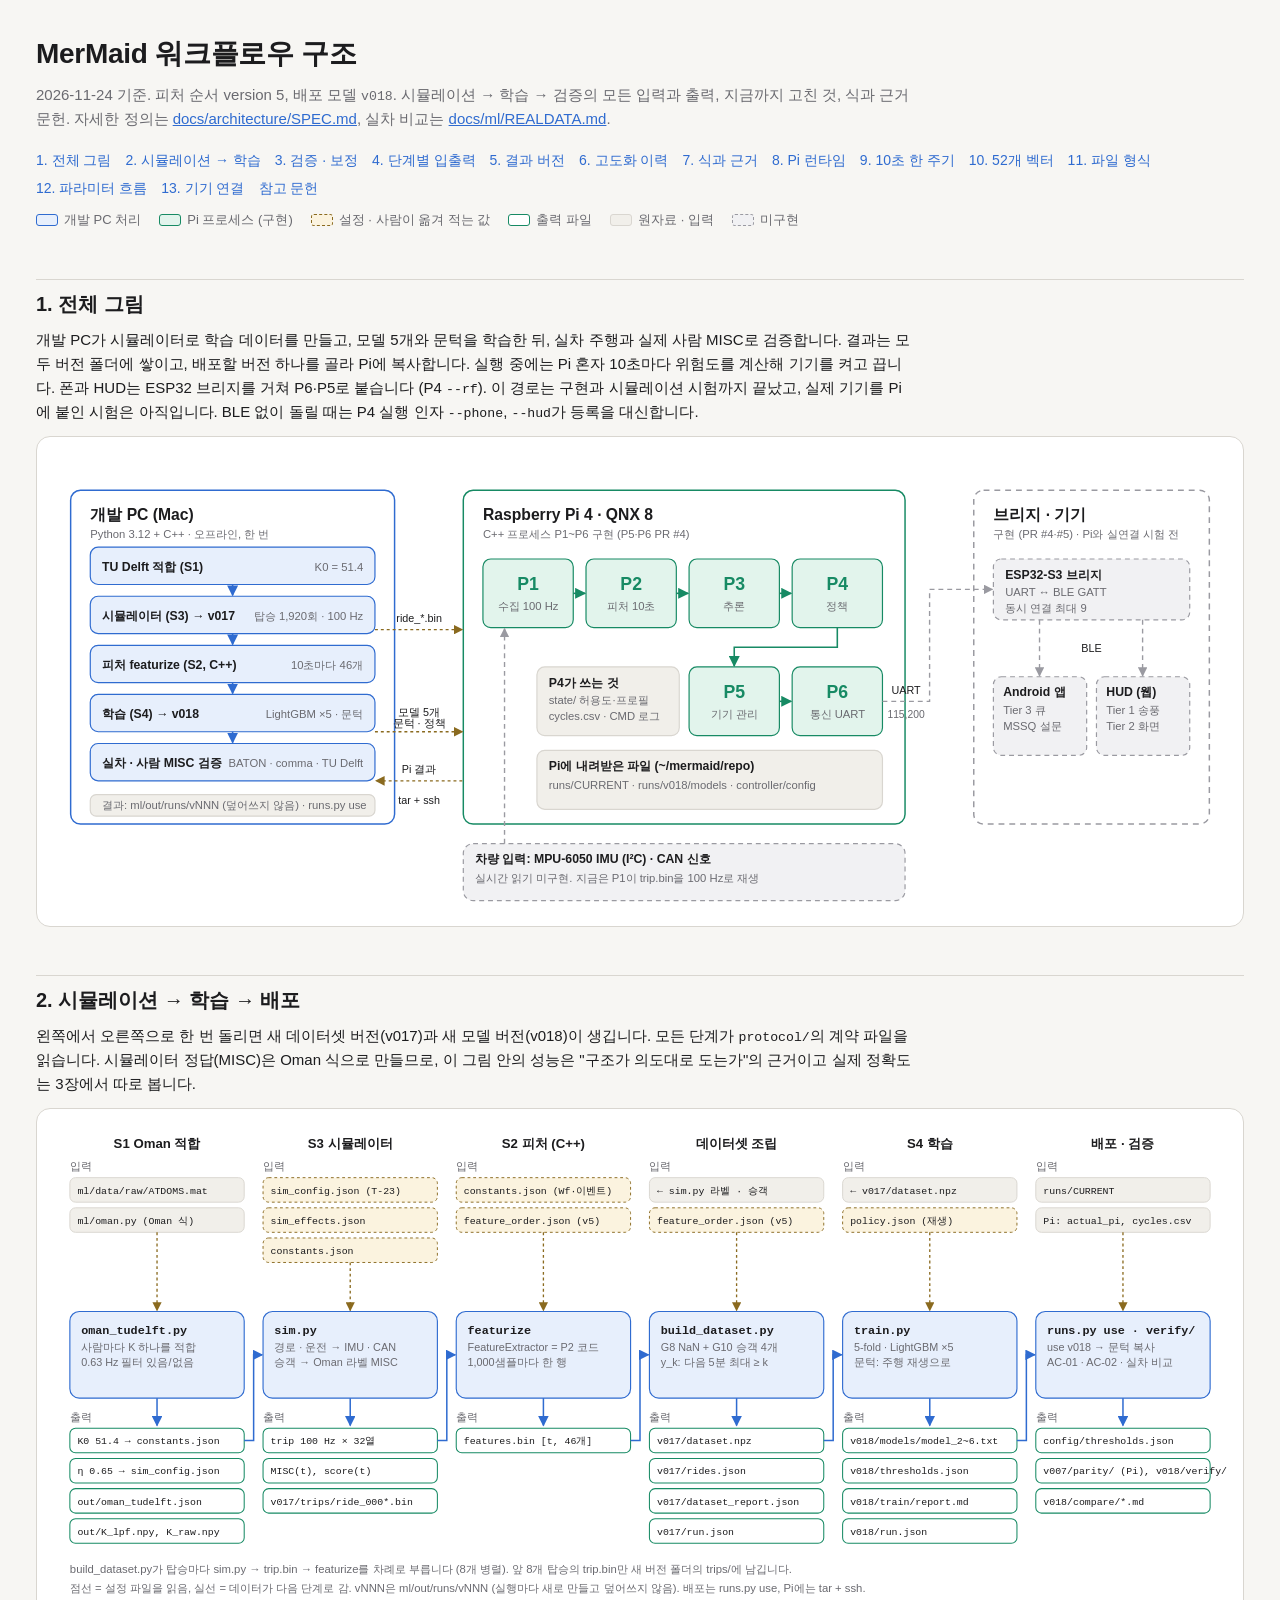
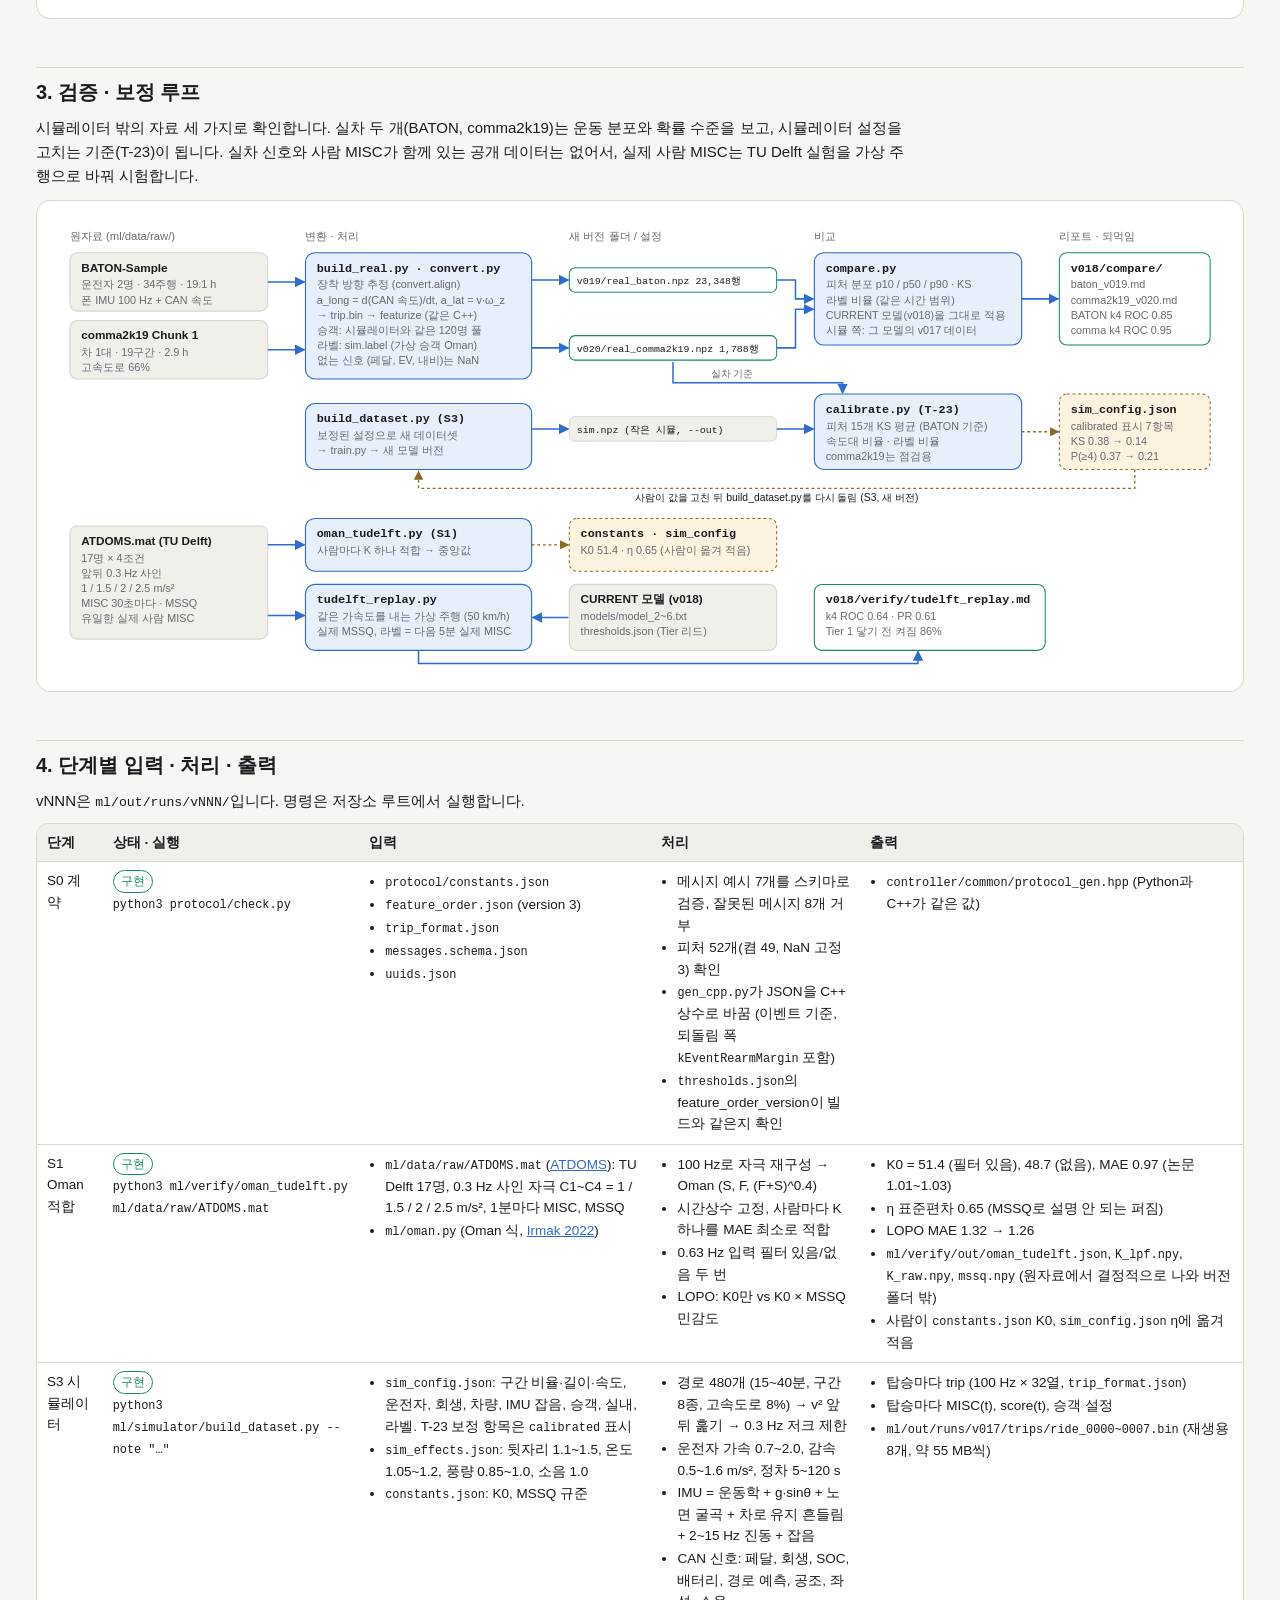
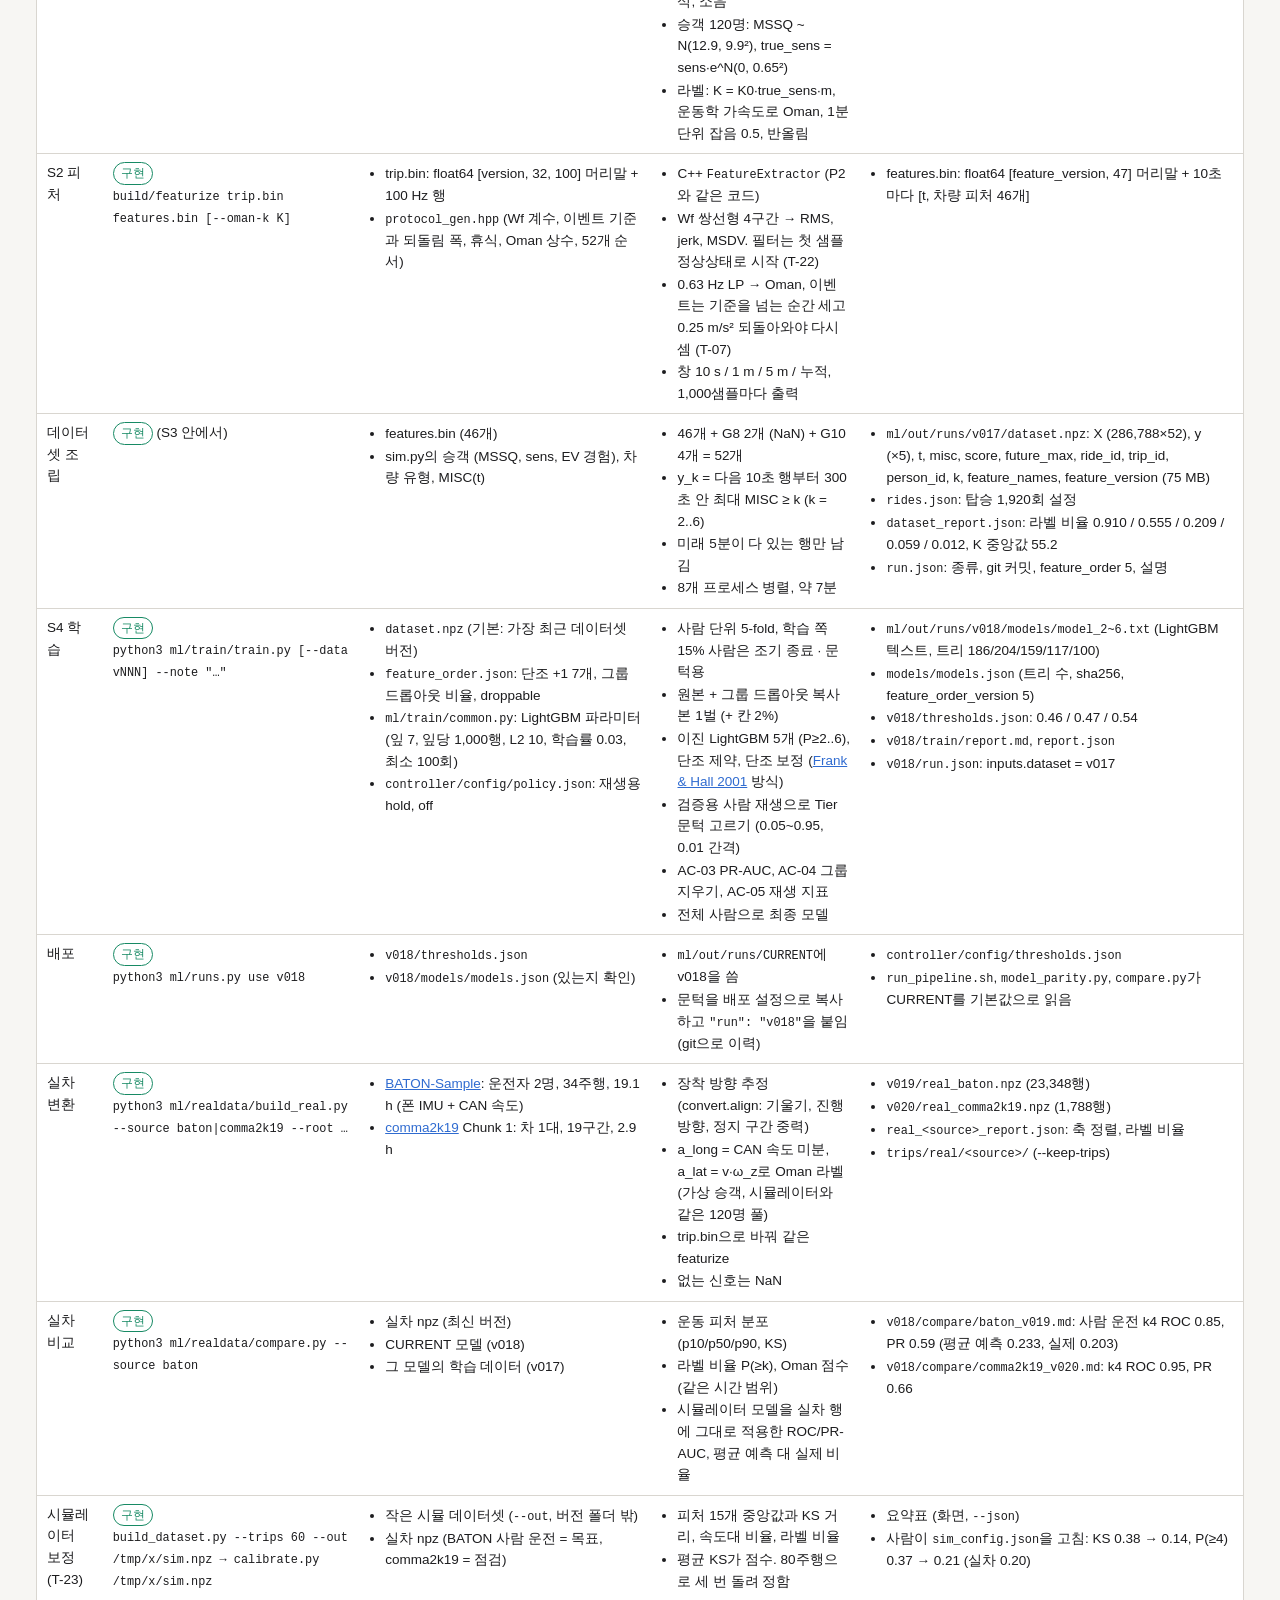
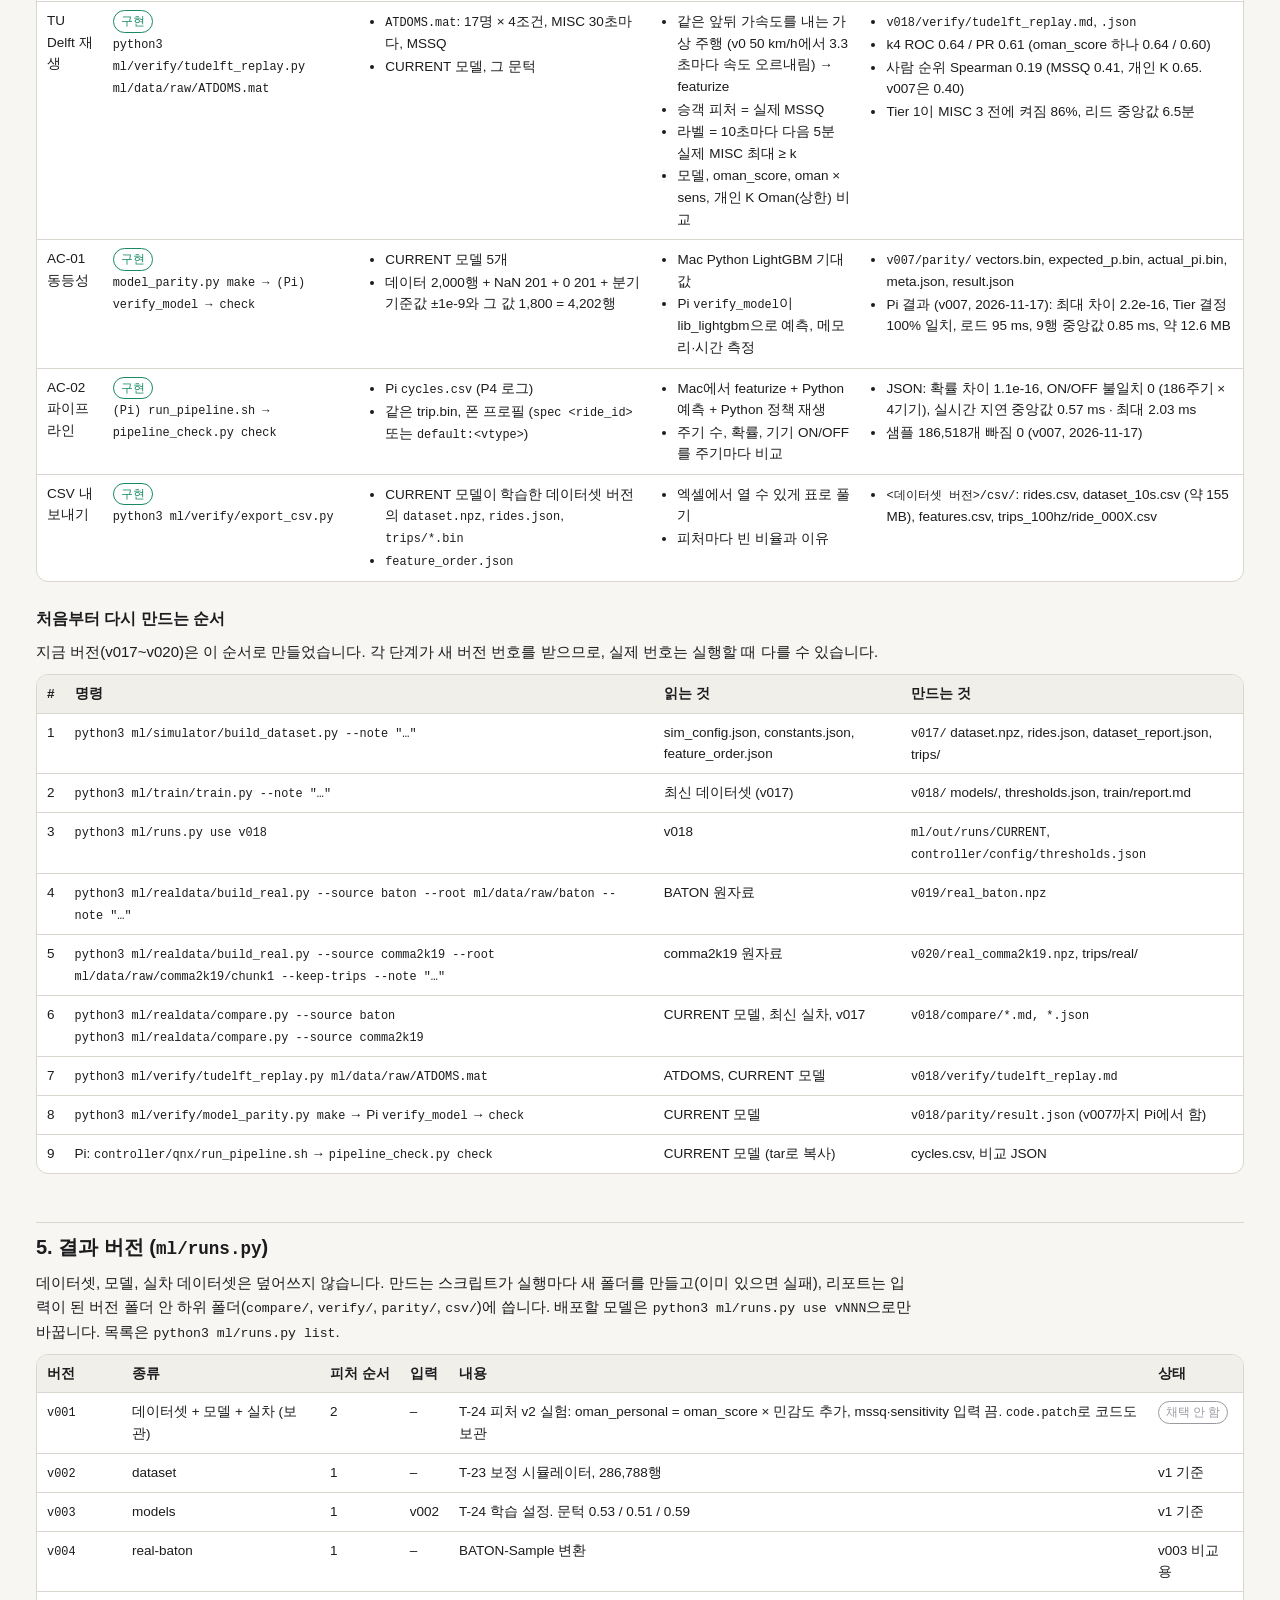
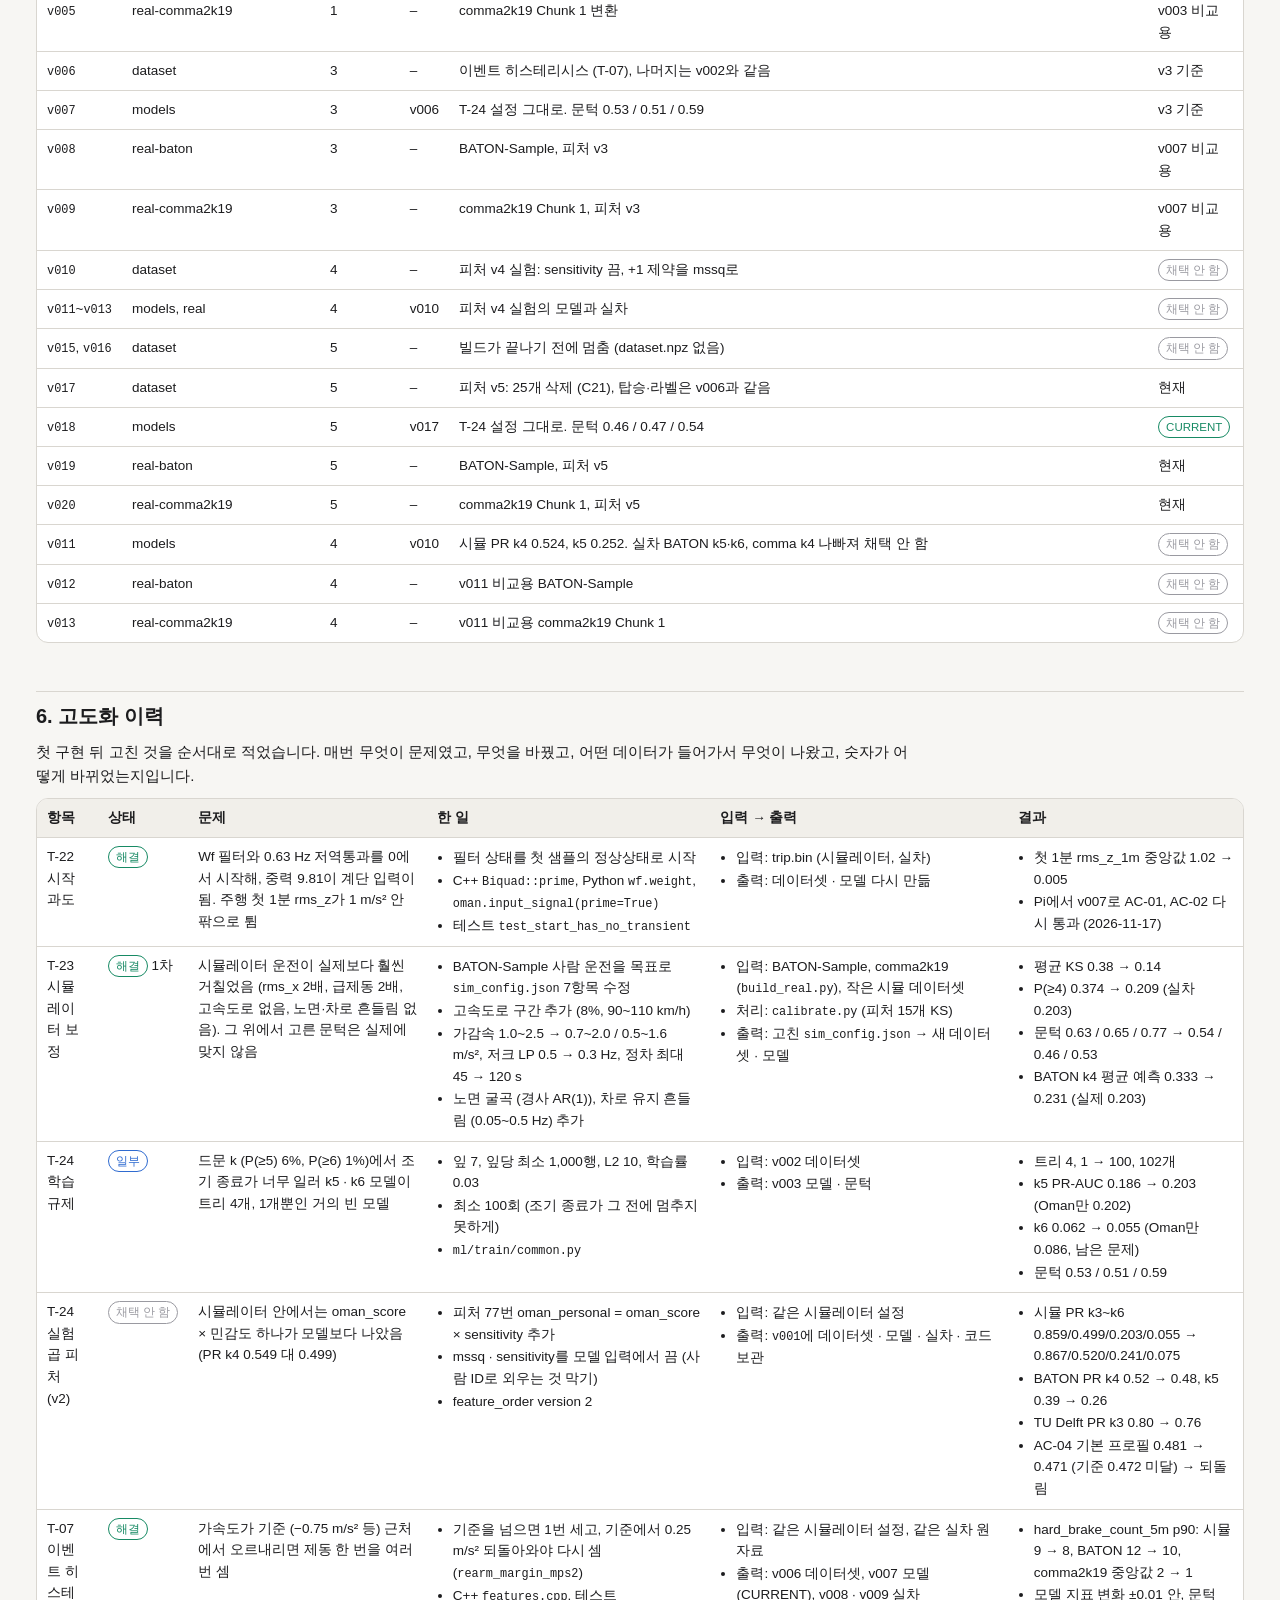
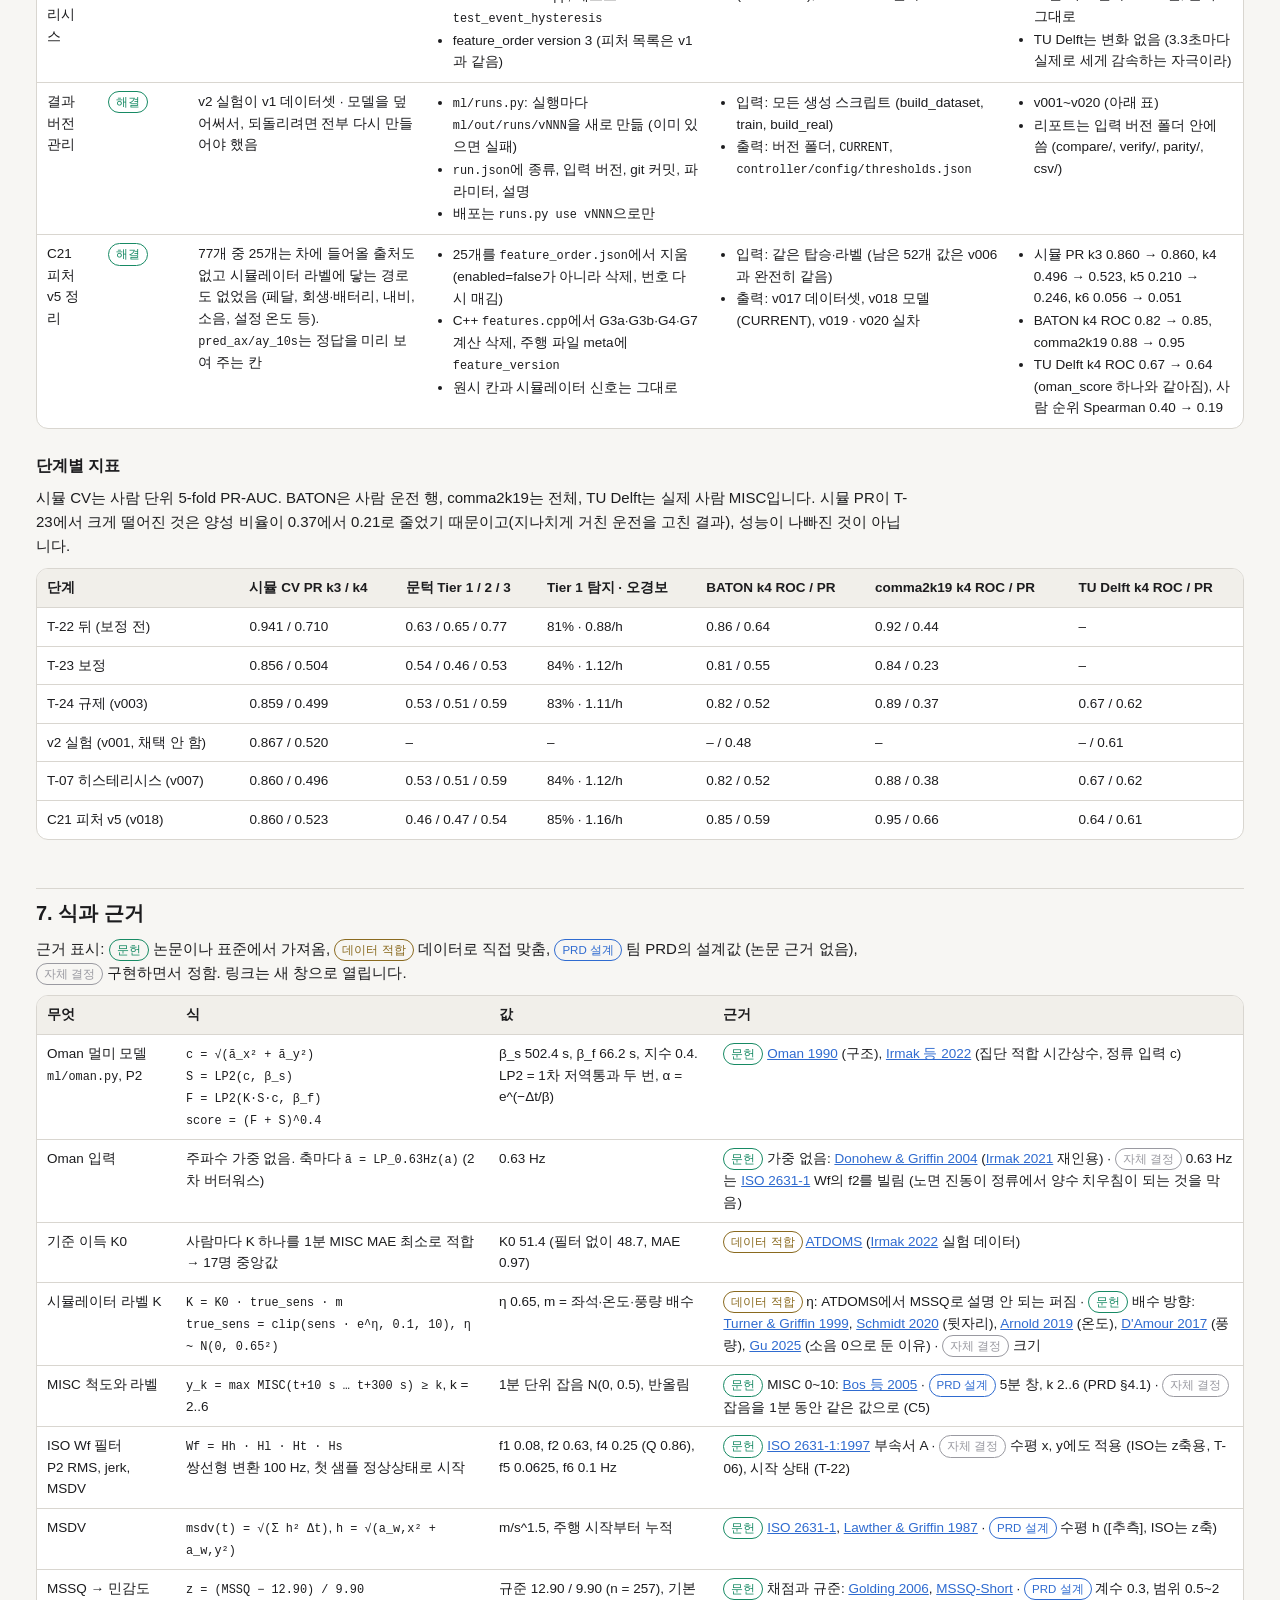
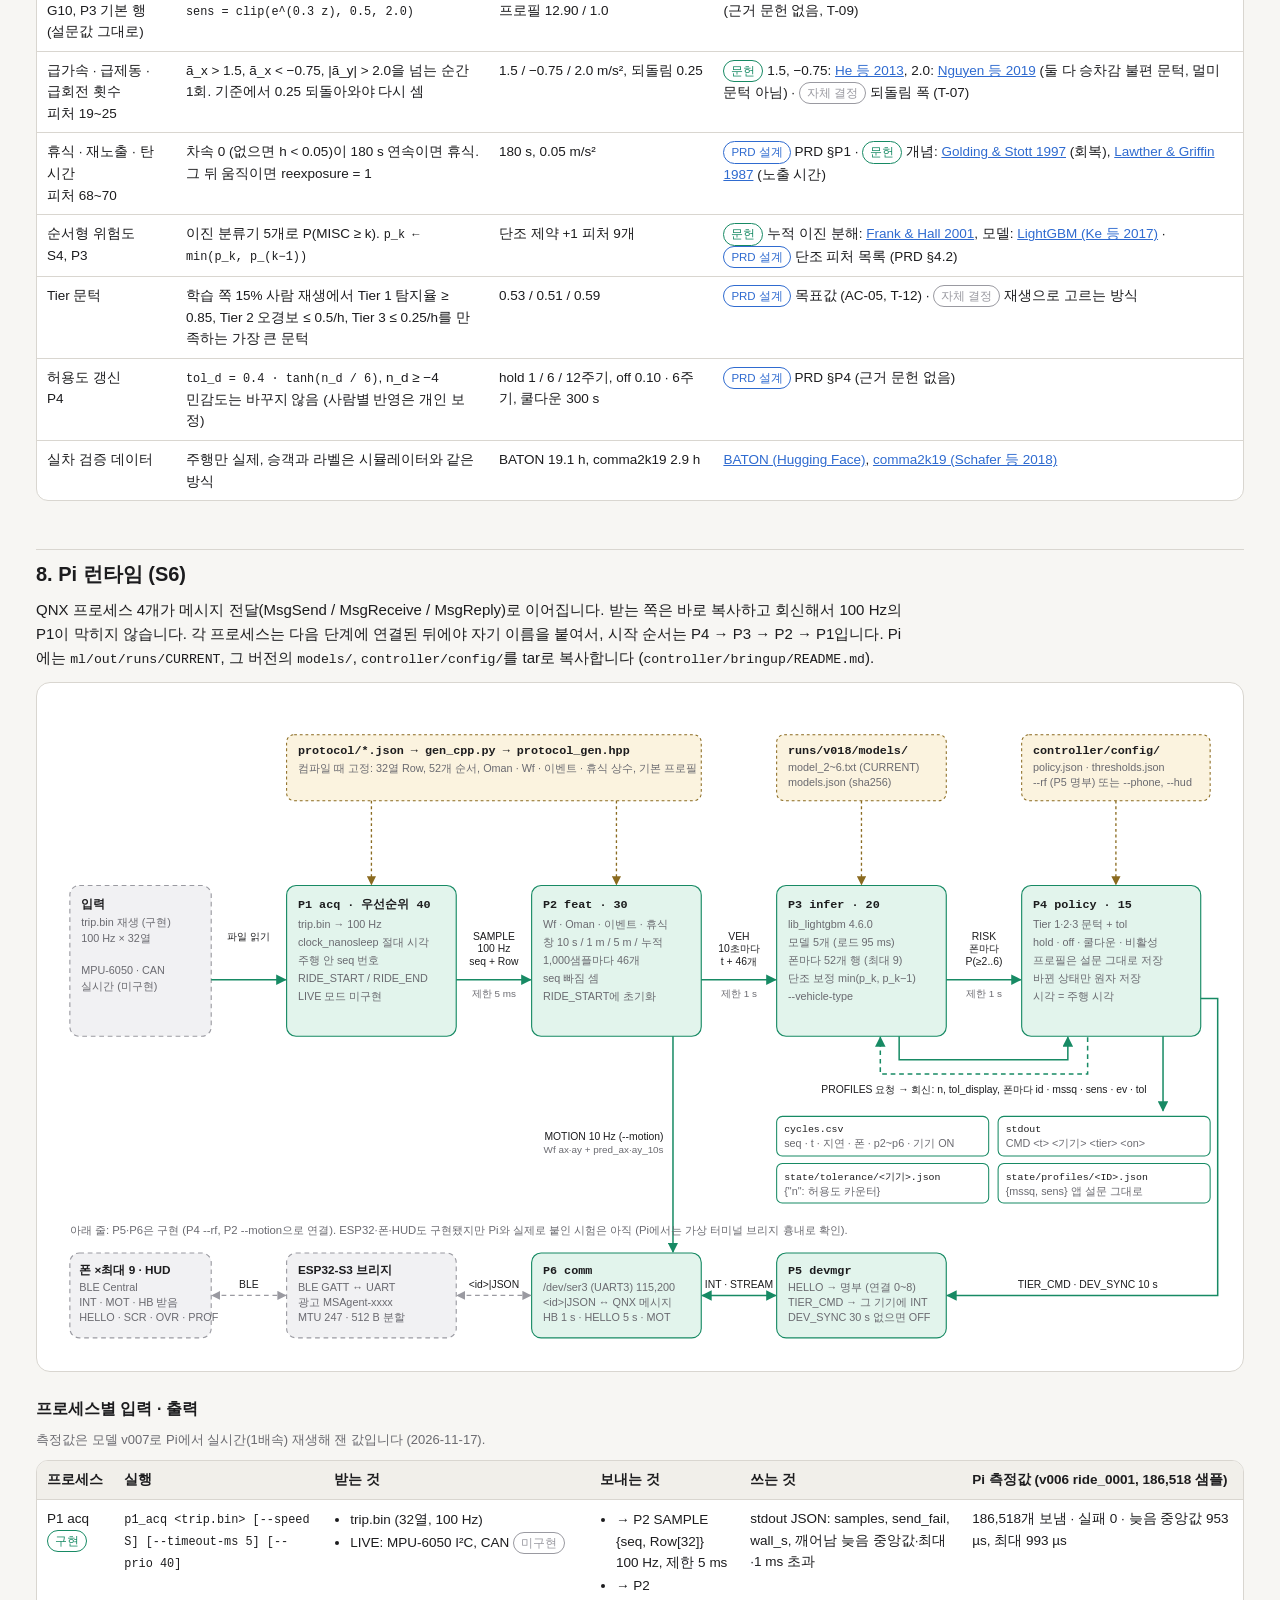
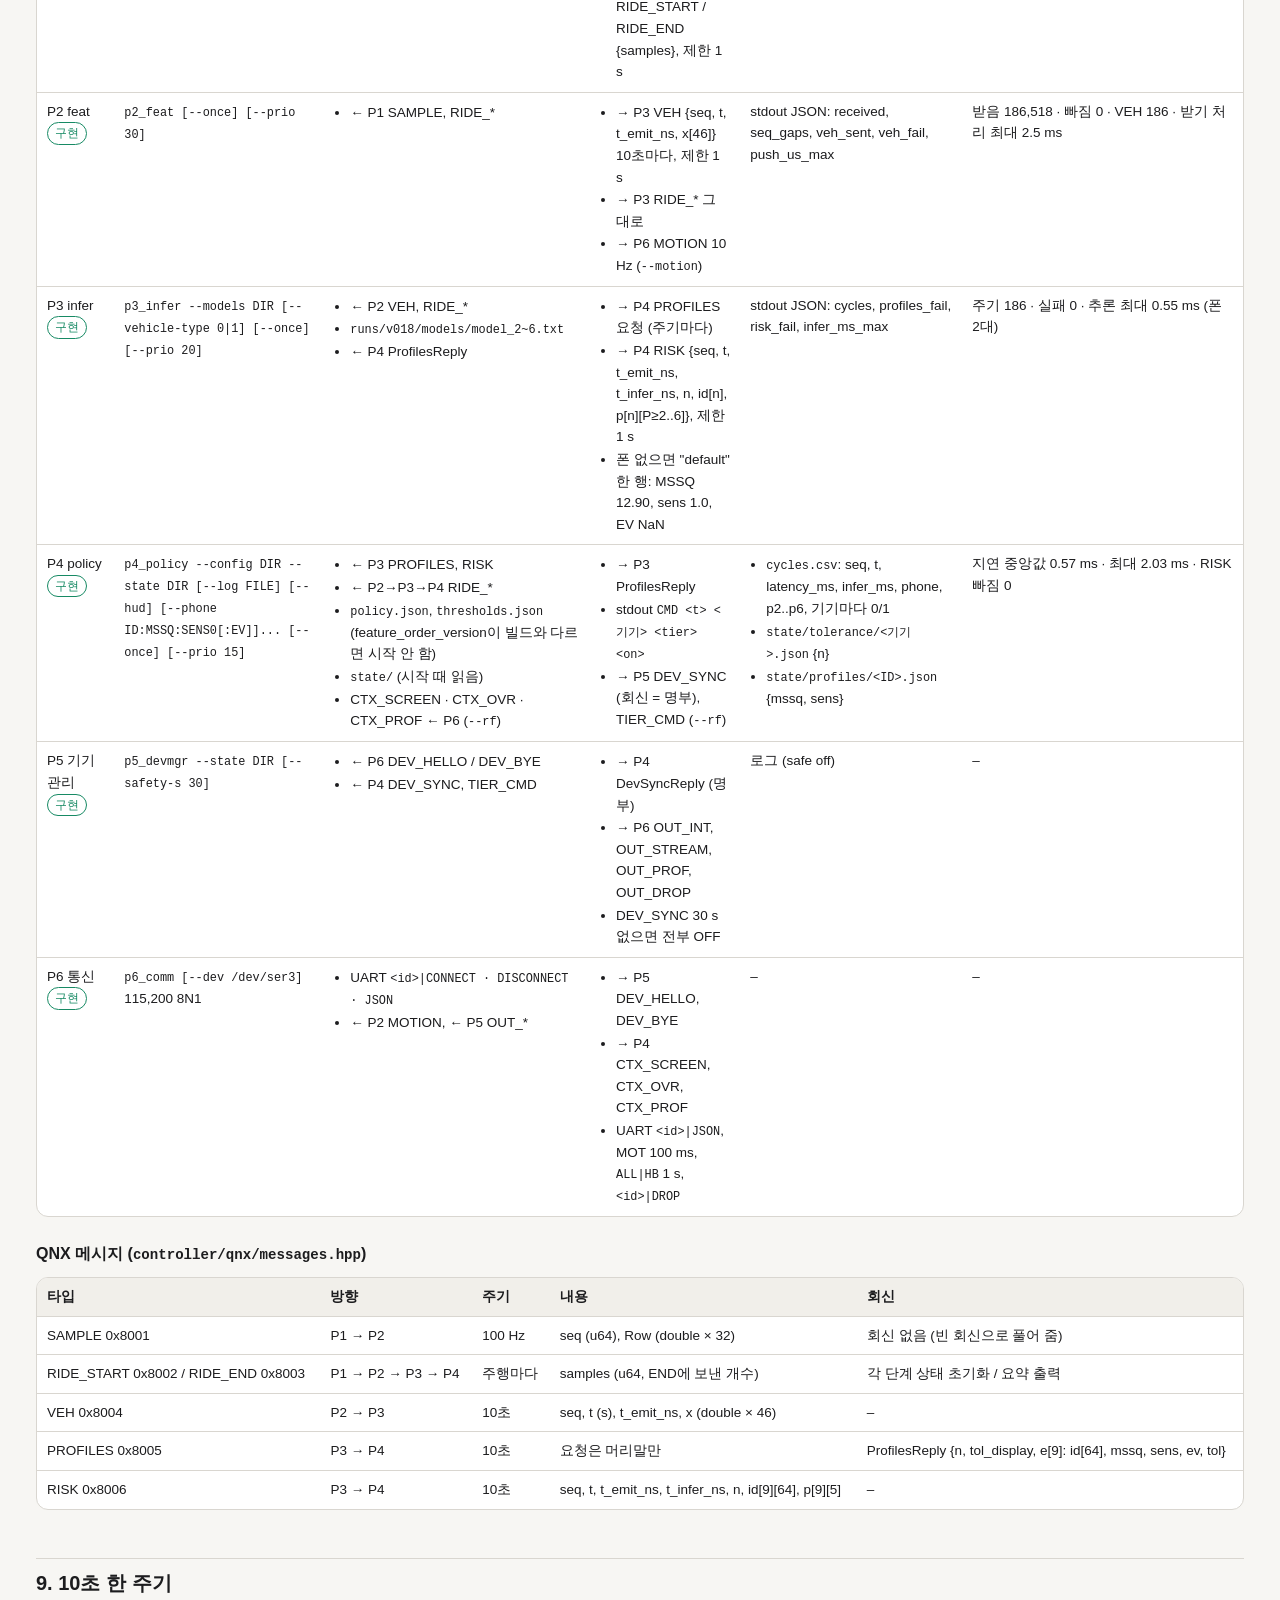
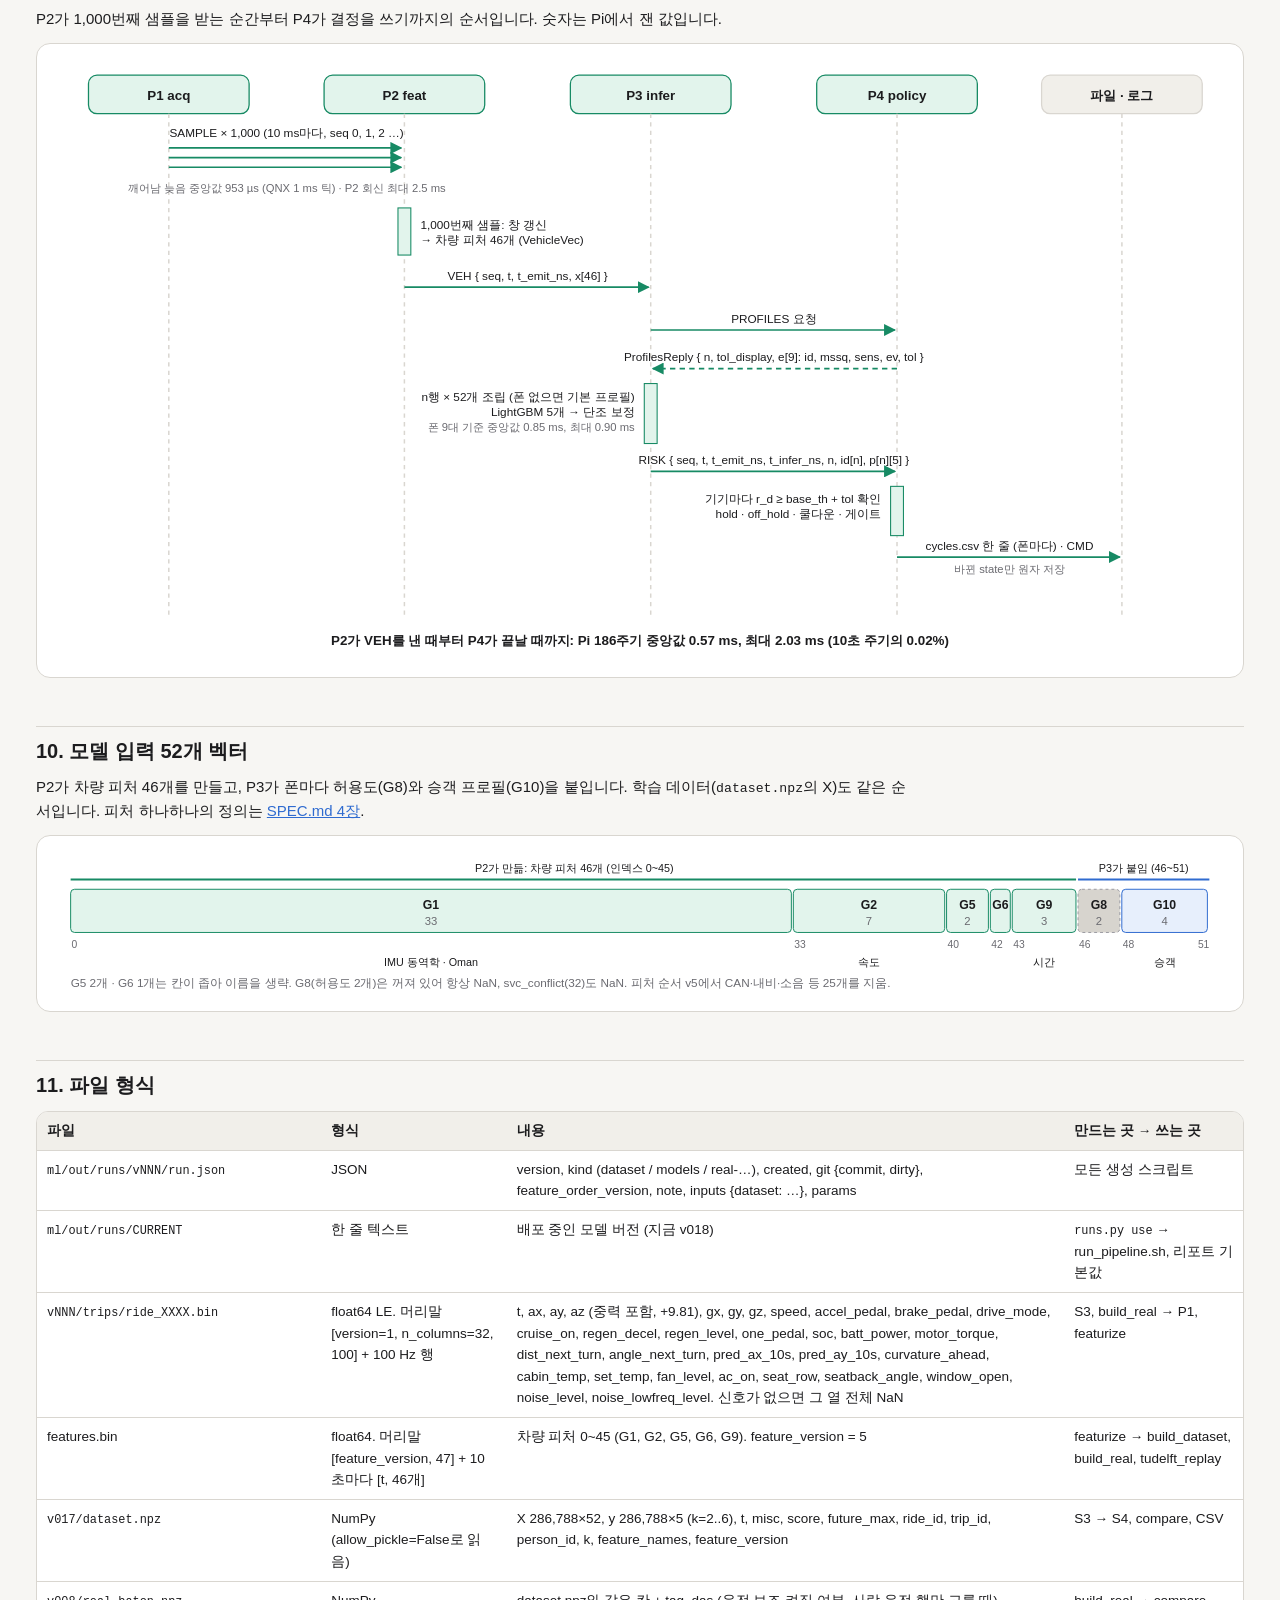
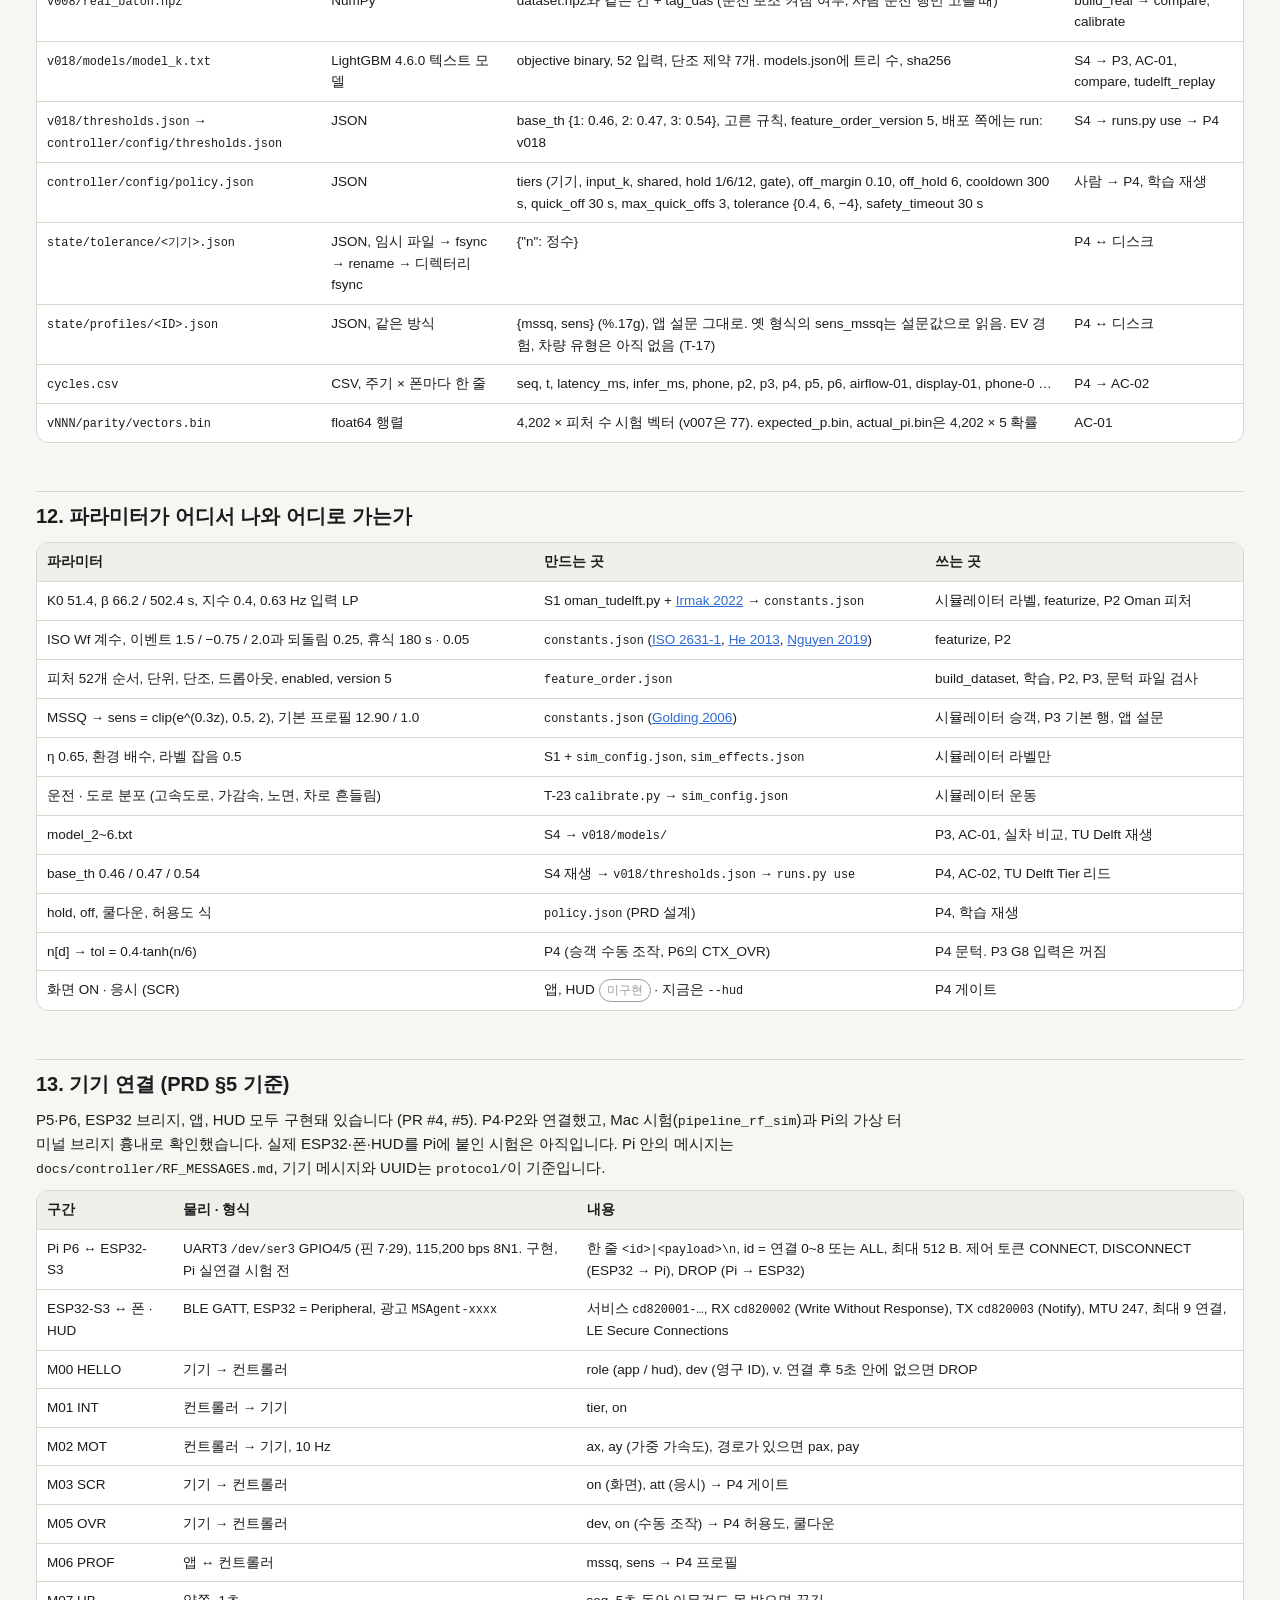
==== commit d21efa6d: "Retrain on feature_order v5 and deploy v018; fix main's tests and tools for 52 features - Dataset v0" ====
--- a/docs/architecture/ARCHITECTURE.html
+++ b/docs/architecture/ARCHITECTURE.html
@@ -90,11 +90,11 @@
 <body>
 <main>
 <h1>MerMaid 워크플로우 구조</h1>
-<p class="sub">2026-11-22 기준 <code>main</code> 브랜치. 피처 순서 version 3, 배포 모델 <code>v007</code>. 시뮬레이션 → 학습 → 검증의 모든 입력과 출력, 지금까지 고친 것, 식과 근거 문헌. 자세한 정의는 <a href="SPEC.md">docs/architecture/SPEC.md</a>, 실차 비교는 <a href="../ml/REALDATA.md">docs/ml/REALDATA.md</a>.</p>
+<p class="sub">2026-11-24 기준. 피처 순서 version 5, 배포 모델 <code>v018</code>. 시뮬레이션 → 학습 → 검증의 모든 입력과 출력, 지금까지 고친 것, 식과 근거 문헌. 자세한 정의는 <a href="SPEC.md">docs/architecture/SPEC.md</a>, 실차 비교는 <a href="../ml/REALDATA.md">docs/ml/REALDATA.md</a>.</p>
 <nav>
 <a href="#overview">1. 전체 그림</a><a href="#offline">2. 시뮬레이션 → 학습</a><a href="#validation">3. 검증 · 보정</a><a href="#stages">4. 단계별 입출력</a>
 <a href="#versions">5. 결과 버전</a><a href="#upgrades">6. 고도화 이력</a><a href="#formulas">7. 식과 근거</a><a href="#runtime">8. Pi 런타임</a>
-<a href="#cycle">9. 10초 한 주기</a><a href="#vector">10. 77개 벡터</a><a href="#formats">11. 파일 형식</a><a href="#params">12. 파라미터 흐름</a><a href="#todo">13. 기기 연결</a><a href="#refs">참고 문헌</a>
+<a href="#cycle">9. 10초 한 주기</a><a href="#vector">10. 52개 벡터</a><a href="#formats">11. 파일 형식</a><a href="#params">12. 파라미터 흐름</a><a href="#todo">13. 기기 연결</a><a href="#refs">참고 문헌</a>
 </nav>
 <div class="legend">
 <span><i class="sw" style="background:var(--pc-soft);border-color:var(--pc)"></i>개발 PC 처리</span>
@@ -114,7 +114,7 @@
 <marker id="ah-todo" viewBox="0 0 10 10" refX="9" refY="5" markerWidth="7" markerHeight="7" orient="auto-start-reverse"><path d="M0,0 L10,5 L0,10 z" class="mk-todo"/></marker>
 </defs><rect x="20" y="40" width="330" height="340" rx="10" class="lane-pc"/>
 <text x="40" y="70" class="lt" text-anchor="start">개발 PC (Mac)</text>
-<text x="40" y="89" class="s" text-anchor="start">Python 3.12 + C++ · 오프라인, 한 번</text><rect x="40" y="98" width="290" height="38" rx="8" class="proc-pc"/><text x="52" y="122" class="t2">TU Delft 적합 (S1)</text><text x="318" y="122" class="s" text-anchor="end">K0 = 51.4</text><path d="M185,136 L185,147" class="a-pc" marker-end="url(#ah-pc)"/><rect x="40" y="148" width="290" height="38" rx="8" class="proc-pc"/><text x="52" y="172" class="t2">시뮬레이터 (S3) → v006</text><text x="318" y="172" class="s" text-anchor="end">탑승 1,920회 · 100 Hz</text><path d="M185,186 L185,197" class="a-pc" marker-end="url(#ah-pc)"/><rect x="40" y="198" width="290" height="38" rx="8" class="proc-pc"/><text x="52" y="222" class="t2">피처 featurize (S2, C++)</text><text x="318" y="222" class="s" text-anchor="end">10초마다 71개</text><path d="M185,236 L185,247" class="a-pc" marker-end="url(#ah-pc)"/><rect x="40" y="248" width="290" height="38" rx="8" class="proc-pc"/><text x="52" y="272" class="t2">학습 (S4) → v007</text><text x="318" y="272" class="s" text-anchor="end">LightGBM ×5 · 문턱</text><path d="M185,286 L185,297" class="a-pc" marker-end="url(#ah-pc)"/><rect x="40" y="298" width="290" height="38" rx="8" class="proc-pc"/><text x="52" y="322" class="t2">실차 · 사람 MISC 검증</text><text x="318" y="322" class="s" text-anchor="end">BATON · comma · TU Delft</text><rect x="40" y="350" width="290" height="22" rx="6" class="store"/><text x="52" y="365" class="s">결과: ml/out/runs/vNNN (덮어쓰지 않음) · runs.py use</text><rect x="420" y="40" width="450" height="340" rx="10" class="lane-pi"/>
+<text x="40" y="89" class="s" text-anchor="start">Python 3.12 + C++ · 오프라인, 한 번</text><rect x="40" y="98" width="290" height="38" rx="8" class="proc-pc"/><text x="52" y="122" class="t2">TU Delft 적합 (S1)</text><text x="318" y="122" class="s" text-anchor="end">K0 = 51.4</text><path d="M185,136 L185,147" class="a-pc" marker-end="url(#ah-pc)"/><rect x="40" y="148" width="290" height="38" rx="8" class="proc-pc"/><text x="52" y="172" class="t2">시뮬레이터 (S3) → v017</text><text x="318" y="172" class="s" text-anchor="end">탑승 1,920회 · 100 Hz</text><path d="M185,186 L185,197" class="a-pc" marker-end="url(#ah-pc)"/><rect x="40" y="198" width="290" height="38" rx="8" class="proc-pc"/><text x="52" y="222" class="t2">피처 featurize (S2, C++)</text><text x="318" y="222" class="s" text-anchor="end">10초마다 46개</text><path d="M185,236 L185,247" class="a-pc" marker-end="url(#ah-pc)"/><rect x="40" y="248" width="290" height="38" rx="8" class="proc-pc"/><text x="52" y="272" class="t2">학습 (S4) → v018</text><text x="318" y="272" class="s" text-anchor="end">LightGBM ×5 · 문턱</text><path d="M185,286 L185,297" class="a-pc" marker-end="url(#ah-pc)"/><rect x="40" y="298" width="290" height="38" rx="8" class="proc-pc"/><text x="52" y="322" class="t2">실차 · 사람 MISC 검증</text><text x="318" y="322" class="s" text-anchor="end">BATON · comma · TU Delft</text><rect x="40" y="350" width="290" height="22" rx="6" class="store"/><text x="52" y="365" class="s">결과: ml/out/runs/vNNN (덮어쓰지 않음) · runs.py use</text><rect x="420" y="40" width="450" height="340" rx="10" class="lane-pi"/>
 <text x="440" y="70" class="lt" text-anchor="start">Raspberry Pi 4 · QNX 8</text>
 <text x="440" y="89" class="s" text-anchor="start">C++ 프로세스 P1~P6 구현 (P5·P6 PR #4)</text><rect x="440" y="110" width="92" height="70" rx="8" class="proc-pi"/>
 <text x="486.0" y="142" class="big" text-anchor="middle">P1</text>
@@ -133,7 +133,7 @@
 <text x="507" y="258" class="s" text-anchor="start">state/ 허용도·프로필</text>
 <text x="507" y="274" class="s" text-anchor="start">cycles.csv · CMD 로그</text><rect x="495" y="305" width="352" height="60" rx="8" class="store"/>
 <text x="507" y="325" class="t2" text-anchor="start">Pi에 내려받은 파일 (~/mermaid/repo)</text>
-<text x="507" y="344" class="s" text-anchor="start">runs/CURRENT · runs/v007/models · controller/config</text><rect x="420" y="400" width="450" height="58" rx="10" class="proc-todo"/>
+<text x="507" y="344" class="s" text-anchor="start">runs/CURRENT · runs/v018/models · controller/config</text><rect x="420" y="400" width="450" height="58" rx="10" class="proc-todo"/>
 <text x="432" y="420" class="t2" text-anchor="start">차량 입력: MPU-6050 IMU (I²C) · CAN 신호</text>
 <text x="432" y="439" class="s" text-anchor="start">실시간 읽기 미구현. 지금은 P1이 trip.bin을 100 Hz로 재생</text><path d="M462,400 L462,181" class="a-todo" marker-end="url(#ah-todo)"/><rect x="940" y="40" width="240" height="340" rx="10" class="lane-todo"/>
 <text x="960" y="70" class="lt" text-anchor="start">브리지 · 기기</text>
@@ -149,7 +149,7 @@
 <text x="1075" y="284" class="s" text-anchor="start">Tier 2 화면</text><path d="M1007,172 L1007,229" class="a-todo" marker-end="url(#ah-todo)"/><path d="M1112,172 L1112,229" class="a-todo" marker-end="url(#ah-todo)"/><text x="1060" y="205" class="lb" text-anchor="middle">BLE</text><path d="M847,255 L895,255 L895,141 L959,141" class="a-todo" marker-end="url(#ah-todo)"/><text x="871" y="248" class="lb" text-anchor="middle">UART</text><text x="871" y="272" class="lb2" text-anchor="middle">115,200</text><path d="M330,182 L419,182" class="a-cfg" marker-end="url(#ah-cfg)"/><text x="375" y="174" class="lb" text-anchor="middle">ride_*.bin</text><path d="M330,286 L419,286" class="a-cfg" marker-end="url(#ah-cfg)"/><text x="375" y="270" class="lb" text-anchor="middle">모델 5개</text><text x="375" y="281" class="lb" text-anchor="middle">문턱 · 정책</text><path d="M419,336 L331,336" class="a-cfg" marker-end="url(#ah-cfg)"/><text x="375" y="328" class="lb" text-anchor="middle">Pi 결과</text><text x="375" y="360" class="lb" text-anchor="middle">tar + ssh</text></svg></div>
 
 <h2 id="offline">2. 시뮬레이션 → 학습 → 배포</h2>
-<p>왼쪽에서 오른쪽으로 한 번 돌리면 새 데이터셋 버전(v006)과 새 모델 버전(v007)이 생깁니다. 모든 단계가 <code>protocol/</code>의 계약 파일을 읽습니다. 시뮬레이터 정답(MISC)은 Oman 식으로 만들므로, 이 그림 안의 성능은 "구조가 의도대로 도는가"의 근거이고 실제 정확도는 3장에서 따로 봅니다.</p>
+<p>왼쪽에서 오른쪽으로 한 번 돌리면 새 데이터셋 버전(v017)과 새 모델 버전(v018)이 생깁니다. 모든 단계가 <code>protocol/</code>의 계약 파일을 읽습니다. 시뮬레이터 정답(MISC)은 Oman 식으로 만들므로, 이 그림 안의 성능은 "구조가 의도대로 도는가"의 근거이고 실제 정확도는 3장에서 따로 봅니다.</p>
 <div class="fig"><svg viewBox="0 0 1250 510" role="img" aria-label="개발 PC 파이프라인"><defs>
 <marker id="ah-pc" viewBox="0 0 10 10" refX="9" refY="5" markerWidth="7" markerHeight="7" orient="auto-start-reverse"><path d="M0,0 L10,5 L0,10 z" class="mk-pc"/></marker>
 <marker id="ah-pi" viewBox="0 0 10 10" refX="9" refY="5" markerWidth="7" markerHeight="7" orient="auto-start-reverse"><path d="M0,0 L10,5 L0,10 z" class="mk-pi"/></marker>
@@ -161,19 +161,19 @@
 <text x="32" y="258" class="s" text-anchor="start">0.63 Hz 필터 있음/없음</text><path d="M112.5,292 L112.5,321" class="a-pc" marker-end="url(#ah-pc)"/><text x="20" y="316" class="cap" text-anchor="start">출력</text><rect x="20" y="324" width="185" height="26" rx="6" class="outpill"/><text x="28" y="341.0" class="m">K0 51.4 → constants.json</text><rect x="20" y="356" width="185" height="26" rx="6" class="outpill"/><text x="28" y="373.0" class="m">η 0.65 → sim_config.json</text><rect x="20" y="388" width="185" height="26" rx="6" class="outpill"/><text x="28" y="405.0" class="m">out/oman_tudelft.json</text><rect x="20" y="420" width="185" height="26" rx="6" class="outpill"/><text x="28" y="437.0" class="m">out/K_lpf.npy, K_raw.npy</text><path d="M205,337 L215.0,337 L215.0,246 L224,246" class="a-pc" marker-end="url(#ah-pc)"/><text x="317.5" y="26" class="t" text-anchor="middle">S3 시뮬레이터</text><text x="225" y="50" class="cap" text-anchor="start">입력</text><rect x="225" y="58" width="185" height="26" rx="6" class="cfgpill"/><text x="233" y="75.0" class="m">sim_config.json (T-23)</text><rect x="225" y="90" width="185" height="26" rx="6" class="cfgpill"/><text x="233" y="107.0" class="m">sim_effects.json</text><rect x="225" y="122" width="185" height="26" rx="6" class="cfgpill"/><text x="233" y="139.0" class="m">constants.json</text><path d="M317.5,148 L317.5,199" class="a-cfg" marker-end="url(#ah-cfg)"/><rect x="225" y="200" width="185" height="92" rx="10" class="proc-pc"/>
 <text x="237" y="224" class="tm" text-anchor="start">sim.py</text>
 <text x="237" y="242" class="s" text-anchor="start">경로 · 운전 → IMU · CAN</text>
-<text x="237" y="258" class="s" text-anchor="start">승객 → Oman 라벨 MISC</text><path d="M317.5,292 L317.5,321" class="a-pc" marker-end="url(#ah-pc)"/><text x="225" y="316" class="cap" text-anchor="start">출력</text><rect x="225" y="324" width="185" height="26" rx="6" class="outpill"/><text x="233" y="341.0" class="m">trip 100 Hz × 32열</text><rect x="225" y="356" width="185" height="26" rx="6" class="outpill"/><text x="233" y="373.0" class="m">MISC(t), score(t)</text><rect x="225" y="388" width="185" height="26" rx="6" class="outpill"/><text x="233" y="405.0" class="m">v006/trips/ride_000*.bin</text><path d="M410,337 L420.0,337 L420.0,246 L429,246" class="a-pc" marker-end="url(#ah-pc)"/><text x="522.5" y="26" class="t" text-anchor="middle">S2 피처 (C++)</text><text x="430" y="50" class="cap" text-anchor="start">입력</text><rect x="430" y="58" width="185" height="26" rx="6" class="cfgpill"/><text x="438" y="75.0" class="m">constants.json (Wf·이벤트)</text><rect x="430" y="90" width="185" height="26" rx="6" class="cfgpill"/><text x="438" y="107.0" class="m">feature_order.json (v3)</text><path d="M522.5,116 L522.5,199" class="a-cfg" marker-end="url(#ah-cfg)"/><rect x="430" y="200" width="185" height="92" rx="10" class="proc-pc"/>
+<text x="237" y="258" class="s" text-anchor="start">승객 → Oman 라벨 MISC</text><path d="M317.5,292 L317.5,321" class="a-pc" marker-end="url(#ah-pc)"/><text x="225" y="316" class="cap" text-anchor="start">출력</text><rect x="225" y="324" width="185" height="26" rx="6" class="outpill"/><text x="233" y="341.0" class="m">trip 100 Hz × 32열</text><rect x="225" y="356" width="185" height="26" rx="6" class="outpill"/><text x="233" y="373.0" class="m">MISC(t), score(t)</text><rect x="225" y="388" width="185" height="26" rx="6" class="outpill"/><text x="233" y="405.0" class="m">v017/trips/ride_000*.bin</text><path d="M410,337 L420.0,337 L420.0,246 L429,246" class="a-pc" marker-end="url(#ah-pc)"/><text x="522.5" y="26" class="t" text-anchor="middle">S2 피처 (C++)</text><text x="430" y="50" class="cap" text-anchor="start">입력</text><rect x="430" y="58" width="185" height="26" rx="6" class="cfgpill"/><text x="438" y="75.0" class="m">constants.json (Wf·이벤트)</text><rect x="430" y="90" width="185" height="26" rx="6" class="cfgpill"/><text x="438" y="107.0" class="m">feature_order.json (v5)</text><path d="M522.5,116 L522.5,199" class="a-cfg" marker-end="url(#ah-cfg)"/><rect x="430" y="200" width="185" height="92" rx="10" class="proc-pc"/>
 <text x="442" y="224" class="tm" text-anchor="start">featurize</text>
 <text x="442" y="242" class="s" text-anchor="start">FeatureExtractor = P2 코드</text>
-<text x="442" y="258" class="s" text-anchor="start">1,000샘플마다 한 행</text><path d="M522.5,292 L522.5,321" class="a-pc" marker-end="url(#ah-pc)"/><text x="430" y="316" class="cap" text-anchor="start">출력</text><rect x="430" y="324" width="185" height="26" rx="6" class="outpill"/><text x="438" y="341.0" class="m">features.bin [t, 71개]</text><path d="M615,337 L625.0,337 L625.0,246 L634,246" class="a-pc" marker-end="url(#ah-pc)"/><text x="727.5" y="26" class="t" text-anchor="middle">데이터셋 조립</text><text x="635" y="50" class="cap" text-anchor="start">입력</text><rect x="635" y="58" width="185" height="26" rx="6" class="file"/><text x="643" y="75.0" class="m">← sim.py 라벨 · 승객</text><rect x="635" y="90" width="185" height="26" rx="6" class="cfgpill"/><text x="643" y="107.0" class="m">feature_order.json (v3)</text><path d="M727.5,116 L727.5,199" class="a-cfg" marker-end="url(#ah-cfg)"/><rect x="635" y="200" width="185" height="92" rx="10" class="proc-pc"/>
+<text x="442" y="258" class="s" text-anchor="start">1,000샘플마다 한 행</text><path d="M522.5,292 L522.5,321" class="a-pc" marker-end="url(#ah-pc)"/><text x="430" y="316" class="cap" text-anchor="start">출력</text><rect x="430" y="324" width="185" height="26" rx="6" class="outpill"/><text x="438" y="341.0" class="m">features.bin [t, 46개]</text><path d="M615,337 L625.0,337 L625.0,246 L634,246" class="a-pc" marker-end="url(#ah-pc)"/><text x="727.5" y="26" class="t" text-anchor="middle">데이터셋 조립</text><text x="635" y="50" class="cap" text-anchor="start">입력</text><rect x="635" y="58" width="185" height="26" rx="6" class="file"/><text x="643" y="75.0" class="m">← sim.py 라벨 · 승객</text><rect x="635" y="90" width="185" height="26" rx="6" class="cfgpill"/><text x="643" y="107.0" class="m">feature_order.json (v5)</text><path d="M727.5,116 L727.5,199" class="a-cfg" marker-end="url(#ah-cfg)"/><rect x="635" y="200" width="185" height="92" rx="10" class="proc-pc"/>
 <text x="647" y="224" class="tm" text-anchor="start">build_dataset.py</text>
 <text x="647" y="242" class="s" text-anchor="start">G8 NaN + G10 승객 4개</text>
-<text x="647" y="258" class="s" text-anchor="start">y_k: 다음 5분 최대 ≥ k</text><path d="M727.5,292 L727.5,321" class="a-pc" marker-end="url(#ah-pc)"/><text x="635" y="316" class="cap" text-anchor="start">출력</text><rect x="635" y="324" width="185" height="26" rx="6" class="outpill"/><text x="643" y="341.0" class="m">v006/dataset.npz</text><rect x="635" y="356" width="185" height="26" rx="6" class="outpill"/><text x="643" y="373.0" class="m">v006/rides.json</text><rect x="635" y="388" width="185" height="26" rx="6" class="outpill"/><text x="643" y="405.0" class="m">v006/dataset_report.json</text><rect x="635" y="420" width="185" height="26" rx="6" class="outpill"/><text x="643" y="437.0" class="m">v006/run.json</text><path d="M820,337 L830.0,337 L830.0,246 L839,246" class="a-pc" marker-end="url(#ah-pc)"/><text x="932.5" y="26" class="t" text-anchor="middle">S4 학습</text><text x="840" y="50" class="cap" text-anchor="start">입력</text><rect x="840" y="58" width="185" height="26" rx="6" class="file"/><text x="848" y="75.0" class="m">← v006/dataset.npz</text><rect x="840" y="90" width="185" height="26" rx="6" class="cfgpill"/><text x="848" y="107.0" class="m">policy.json (재생)</text><path d="M932.5,116 L932.5,199" class="a-cfg" marker-end="url(#ah-cfg)"/><rect x="840" y="200" width="185" height="92" rx="10" class="proc-pc"/>
+<text x="647" y="258" class="s" text-anchor="start">y_k: 다음 5분 최대 ≥ k</text><path d="M727.5,292 L727.5,321" class="a-pc" marker-end="url(#ah-pc)"/><text x="635" y="316" class="cap" text-anchor="start">출력</text><rect x="635" y="324" width="185" height="26" rx="6" class="outpill"/><text x="643" y="341.0" class="m">v017/dataset.npz</text><rect x="635" y="356" width="185" height="26" rx="6" class="outpill"/><text x="643" y="373.0" class="m">v017/rides.json</text><rect x="635" y="388" width="185" height="26" rx="6" class="outpill"/><text x="643" y="405.0" class="m">v017/dataset_report.json</text><rect x="635" y="420" width="185" height="26" rx="6" class="outpill"/><text x="643" y="437.0" class="m">v017/run.json</text><path d="M820,337 L830.0,337 L830.0,246 L839,246" class="a-pc" marker-end="url(#ah-pc)"/><text x="932.5" y="26" class="t" text-anchor="middle">S4 학습</text><text x="840" y="50" class="cap" text-anchor="start">입력</text><rect x="840" y="58" width="185" height="26" rx="6" class="file"/><text x="848" y="75.0" class="m">← v017/dataset.npz</text><rect x="840" y="90" width="185" height="26" rx="6" class="cfgpill"/><text x="848" y="107.0" class="m">policy.json (재생)</text><path d="M932.5,116 L932.5,199" class="a-cfg" marker-end="url(#ah-cfg)"/><rect x="840" y="200" width="185" height="92" rx="10" class="proc-pc"/>
 <text x="852" y="224" class="tm" text-anchor="start">train.py</text>
 <text x="852" y="242" class="s" text-anchor="start">5-fold · LightGBM ×5</text>
-<text x="852" y="258" class="s" text-anchor="start">문턱: 주행 재생으로</text><path d="M932.5,292 L932.5,321" class="a-pc" marker-end="url(#ah-pc)"/><text x="840" y="316" class="cap" text-anchor="start">출력</text><rect x="840" y="324" width="185" height="26" rx="6" class="outpill"/><text x="848" y="341.0" class="m">v007/models/model_2~6.txt</text><rect x="840" y="356" width="185" height="26" rx="6" class="outpill"/><text x="848" y="373.0" class="m">v007/thresholds.json</text><rect x="840" y="388" width="185" height="26" rx="6" class="outpill"/><text x="848" y="405.0" class="m">v007/train/report.md</text><rect x="840" y="420" width="185" height="26" rx="6" class="outpill"/><text x="848" y="437.0" class="m">v007/run.json</text><path d="M1025,337 L1035.0,337 L1035.0,246 L1044,246" class="a-pc" marker-end="url(#ah-pc)"/><text x="1137.5" y="26" class="t" text-anchor="middle">배포 · 검증</text><text x="1045" y="50" class="cap" text-anchor="start">입력</text><rect x="1045" y="58" width="185" height="26" rx="6" class="file"/><text x="1053" y="75.0" class="m">runs/CURRENT</text><rect x="1045" y="90" width="185" height="26" rx="6" class="file"/><text x="1053" y="107.0" class="m">Pi: actual_pi, cycles.csv</text><path d="M1137.5,116 L1137.5,199" class="a-cfg" marker-end="url(#ah-cfg)"/><rect x="1045" y="200" width="185" height="92" rx="10" class="proc-pc"/>
+<text x="852" y="258" class="s" text-anchor="start">문턱: 주행 재생으로</text><path d="M932.5,292 L932.5,321" class="a-pc" marker-end="url(#ah-pc)"/><text x="840" y="316" class="cap" text-anchor="start">출력</text><rect x="840" y="324" width="185" height="26" rx="6" class="outpill"/><text x="848" y="341.0" class="m">v018/models/model_2~6.txt</text><rect x="840" y="356" width="185" height="26" rx="6" class="outpill"/><text x="848" y="373.0" class="m">v018/thresholds.json</text><rect x="840" y="388" width="185" height="26" rx="6" class="outpill"/><text x="848" y="405.0" class="m">v018/train/report.md</text><rect x="840" y="420" width="185" height="26" rx="6" class="outpill"/><text x="848" y="437.0" class="m">v018/run.json</text><path d="M1025,337 L1035.0,337 L1035.0,246 L1044,246" class="a-pc" marker-end="url(#ah-pc)"/><text x="1137.5" y="26" class="t" text-anchor="middle">배포 · 검증</text><text x="1045" y="50" class="cap" text-anchor="start">입력</text><rect x="1045" y="58" width="185" height="26" rx="6" class="file"/><text x="1053" y="75.0" class="m">runs/CURRENT</text><rect x="1045" y="90" width="185" height="26" rx="6" class="file"/><text x="1053" y="107.0" class="m">Pi: actual_pi, cycles.csv</text><path d="M1137.5,116 L1137.5,199" class="a-cfg" marker-end="url(#ah-cfg)"/><rect x="1045" y="200" width="185" height="92" rx="10" class="proc-pc"/>
 <text x="1057" y="224" class="tm" text-anchor="start">runs.py use · verify/</text>
-<text x="1057" y="242" class="s" text-anchor="start">use v007 → 문턱 복사</text>
-<text x="1057" y="258" class="s" text-anchor="start">AC-01 · AC-02 · 실차 비교</text><path d="M1137.5,292 L1137.5,321" class="a-pc" marker-end="url(#ah-pc)"/><text x="1045" y="316" class="cap" text-anchor="start">출력</text><rect x="1045" y="324" width="185" height="26" rx="6" class="outpill"/><text x="1053" y="341.0" class="m">config/thresholds.json</text><rect x="1045" y="356" width="185" height="26" rx="6" class="outpill"/><text x="1053" y="373.0" class="m">v007/parity/, verify/</text><rect x="1045" y="388" width="185" height="26" rx="6" class="outpill"/><text x="1053" y="405.0" class="m">v007/compare/*.md</text><text x="20" y="478" class="cap" text-anchor="start">build_dataset.py가 탑승마다 sim.py → trip.bin → featurize를 차례로 부릅니다 (8개 병렬). 앞 8개 탑승의 trip.bin만 새 버전 폴더의 trips/에 남깁니다.</text><text x="20" y="498" class="cap" text-anchor="start">점선 = 설정 파일을 읽음, 실선 = 데이터가 다음 단계로 감. vNNN은 ml/out/runs/vNNN (실행마다 새로 만들고 덮어쓰지 않음). 배포는 runs.py use, Pi에는 tar + ssh.</text></svg></div>
+<text x="1057" y="242" class="s" text-anchor="start">use v018 → 문턱 복사</text>
+<text x="1057" y="258" class="s" text-anchor="start">AC-01 · AC-02 · 실차 비교</text><path d="M1137.5,292 L1137.5,321" class="a-pc" marker-end="url(#ah-pc)"/><text x="1045" y="316" class="cap" text-anchor="start">출력</text><rect x="1045" y="324" width="185" height="26" rx="6" class="outpill"/><text x="1053" y="341.0" class="m">config/thresholds.json</text><rect x="1045" y="356" width="185" height="26" rx="6" class="outpill"/><text x="1053" y="373.0" class="m">v007/parity/ (Pi), v018/verify/</text><rect x="1045" y="388" width="185" height="26" rx="6" class="outpill"/><text x="1053" y="405.0" class="m">v018/compare/*.md</text><text x="20" y="478" class="cap" text-anchor="start">build_dataset.py가 탑승마다 sim.py → trip.bin → featurize를 차례로 부릅니다 (8개 병렬). 앞 8개 탑승의 trip.bin만 새 버전 폴더의 trips/에 남깁니다.</text><text x="20" y="498" class="cap" text-anchor="start">점선 = 설정 파일을 읽음, 실선 = 데이터가 다음 단계로 감. vNNN은 ml/out/runs/vNNN (실행마다 새로 만들고 덮어쓰지 않음). 배포는 runs.py use, Pi에는 tar + ssh.</text></svg></div>
 
 <h2 id="validation">3. 검증 · 보정 루프</h2>
 <p>시뮬레이터 밖의 자료 세 가지로 확인합니다. 실차 두 개(BATON, comma2k19)는 운동 분포와 확률 수준을 보고, 시뮬레이터 설정을 고치는 기준(T-23)이 됩니다. 실차 신호와 사람 MISC가 함께 있는 공개 데이터는 없어서, 실제 사람 MISC는 TU Delft 실험을 가상 주행으로 바꿔 시험합니다.</p>
@@ -195,17 +195,17 @@
 <text x="282" y="110" class="s" text-anchor="start">→ trip.bin → featurize (같은 C++)</text>
 <text x="282" y="126" class="s" text-anchor="start">승객: 시뮬레이터와 같은 120명 풀</text>
 <text x="282" y="142" class="s" text-anchor="start">라벨: sim.label (가상 승객 Oman)</text>
-<text x="282" y="158" class="s" text-anchor="start">없는 신호 (페달, EV, 내비)는 NaN</text><path d="M230,71 L269,71" class="a-pc" marker-end="url(#ah-pc)"/><path d="M230,143 L269,143" class="a-pc" marker-end="url(#ah-pc)"/><rect x="550" y="56" width="220" height="26" rx="6" class="outpill"/><text x="558" y="73.0" class="m">v008/real_baton.npz  23,348행</text><rect x="550" y="128" width="220" height="26" rx="6" class="outpill"/><text x="558" y="145.0" class="m">v009/real_comma2k19.npz  1,788행</text><path d="M510,69 L549,69" class="a-pc" marker-end="url(#ah-pc)"/><path d="M510,141 L549,141" class="a-pc" marker-end="url(#ah-pc)"/><rect x="810" y="40" width="220" height="98" rx="10" class="proc-pc"/>
+<text x="282" y="158" class="s" text-anchor="start">없는 신호 (페달, EV, 내비)는 NaN</text><path d="M230,71 L269,71" class="a-pc" marker-end="url(#ah-pc)"/><path d="M230,143 L269,143" class="a-pc" marker-end="url(#ah-pc)"/><rect x="550" y="56" width="220" height="26" rx="6" class="outpill"/><text x="558" y="73.0" class="m">v019/real_baton.npz  23,348행</text><rect x="550" y="128" width="220" height="26" rx="6" class="outpill"/><text x="558" y="145.0" class="m">v020/real_comma2k19.npz  1,788행</text><path d="M510,69 L549,69" class="a-pc" marker-end="url(#ah-pc)"/><path d="M510,141 L549,141" class="a-pc" marker-end="url(#ah-pc)"/><rect x="810" y="40" width="220" height="98" rx="10" class="proc-pc"/>
 <text x="822" y="60" class="tm" text-anchor="start">compare.py</text>
 <text x="822" y="78" class="s" text-anchor="start">피처 분포 p10 / p50 / p90 · KS</text>
 <text x="822" y="94" class="s" text-anchor="start">라벨 비율 (같은 시간 범위)</text>
-<text x="822" y="110" class="s" text-anchor="start">CURRENT 모델(v007)을 그대로 적용</text>
-<text x="822" y="126" class="s" text-anchor="start">시뮬 쪽: 그 모델의 v006 데이터</text><path d="M770,69 L790,69 L790,89 L809,89" class="a-pc" marker-end="url(#ah-pc)"/><path d="M770,141 L790,141 L790,100 L809,100" class="a-pc" marker-end="url(#ah-pc)"/><rect x="1070" y="40" width="160" height="98" rx="8" class="outpill"/>
-<text x="1082" y="60" class="tm" text-anchor="start">v007/compare/</text>
-<text x="1082" y="78" class="s" text-anchor="start">baton_v008.md</text>
-<text x="1082" y="94" class="s" text-anchor="start">comma2k19_v009.md</text>
-<text x="1082" y="110" class="s" text-anchor="start">BATON k4 ROC 0.82</text>
-<text x="1082" y="126" class="s" text-anchor="start">comma k4 ROC 0.88</text><path d="M1030,89 L1069,89" class="a-pc" marker-end="url(#ah-pc)"/><rect x="550" y="214" width="220" height="26" rx="6" class="file"/><text x="558" y="231.0" class="m">sim.npz (작은 시뮬, --out)</text><rect x="810" y="190" width="220" height="80" rx="10" class="proc-pc"/>
+<text x="822" y="110" class="s" text-anchor="start">CURRENT 모델(v018)을 그대로 적용</text>
+<text x="822" y="126" class="s" text-anchor="start">시뮬 쪽: 그 모델의 v017 데이터</text><path d="M770,69 L790,69 L790,89 L809,89" class="a-pc" marker-end="url(#ah-pc)"/><path d="M770,141 L790,141 L790,100 L809,100" class="a-pc" marker-end="url(#ah-pc)"/><rect x="1070" y="40" width="160" height="98" rx="8" class="outpill"/>
+<text x="1082" y="60" class="tm" text-anchor="start">v018/compare/</text>
+<text x="1082" y="78" class="s" text-anchor="start">baton_v019.md</text>
+<text x="1082" y="94" class="s" text-anchor="start">comma2k19_v020.md</text>
+<text x="1082" y="110" class="s" text-anchor="start">BATON k4 ROC 0.85</text>
+<text x="1082" y="126" class="s" text-anchor="start">comma k4 ROC 0.95</text><path d="M1030,89 L1069,89" class="a-pc" marker-end="url(#ah-pc)"/><rect x="550" y="214" width="220" height="26" rx="6" class="file"/><text x="558" y="231.0" class="m">sim.npz (작은 시뮬, --out)</text><rect x="810" y="190" width="220" height="80" rx="10" class="proc-pc"/>
 <text x="822" y="210" class="tm" text-anchor="start">calibrate.py (T-23)</text>
 <text x="822" y="228" class="s" text-anchor="start">피처 15개 KS 평균 (BATON 기준)</text>
 <text x="822" y="244" class="s" text-anchor="start">속도대 비율 · 라벨 비율</text>
@@ -230,30 +230,30 @@
 <text x="282" y="446" class="s" text-anchor="start">실제 MSSQ, 라벨 = 다음 5분 실제 MISC</text><path d="M230,350 L269,350" class="a-pc" marker-end="url(#ah-pc)"/><path d="M230,425 L269,425" class="a-pc" marker-end="url(#ah-pc)"/><rect x="550" y="322" width="220" height="56" rx="8" class="cfgbox"/>
 <text x="562" y="342" class="tm" text-anchor="start">constants · sim_config</text>
 <text x="562" y="360" class="s" text-anchor="start">K0 51.4 · η 0.65 (사람이 옮겨 적음)</text><path d="M510,350 L549,350" class="a-cfg" marker-end="url(#ah-cfg)"/><rect x="550" y="392" width="220" height="70" rx="8" class="store"/>
-<text x="562" y="412" class="t2" text-anchor="start">CURRENT 모델 (v007)</text>
+<text x="562" y="412" class="t2" text-anchor="start">CURRENT 모델 (v018)</text>
 <text x="562" y="430" class="s" text-anchor="start">models/model_2~6.txt</text>
 <text x="562" y="446" class="s" text-anchor="start">thresholds.json (Tier 리드)</text><path d="M549,427 L511,427" class="a-pc" marker-end="url(#ah-pc)"/><rect x="810" y="392" width="245" height="70" rx="8" class="outpill"/>
-<text x="822" y="412" class="tm" text-anchor="start">v007/verify/tudelft_replay.md</text>
-<text x="822" y="430" class="s" text-anchor="start">k4 ROC 0.67 · PR 0.62</text>
-<text x="822" y="446" class="s" text-anchor="start">Tier 1 닿기 전 켜짐 83%</text><path d="M390,462 L390,476 L920,476 L920,463" class="a-pc" marker-end="url(#ah-pc)"/></svg></div>
+<text x="822" y="412" class="tm" text-anchor="start">v018/verify/tudelft_replay.md</text>
+<text x="822" y="430" class="s" text-anchor="start">k4 ROC 0.64 · PR 0.61</text>
+<text x="822" y="446" class="s" text-anchor="start">Tier 1 닿기 전 켜짐 86%</text><path d="M390,462 L390,476 L920,476 L920,463" class="a-pc" marker-end="url(#ah-pc)"/></svg></div>
 
 <h2 id="stages">4. 단계별 입력 · 처리 · 출력</h2>
 <p>vNNN은 <code>ml/out/runs/vNNN/</code>입니다. 명령은 저장소 루트에서 실행합니다.</p>
-<div class="tablewrap "><table><thead><tr><th>단계</th><th>상태 · 실행</th><th>입력</th><th>처리</th><th>출력</th></tr></thead><tbody><tr><td>S0 계약</td><td><span class="tag ok">구현</span><br><code>python3 protocol/check.py</code></td><td><ul><li><code>protocol/constants.json</code></li><li><code>feature_order.json</code> (version 3)</li><li><code>trip_format.json</code></li><li><code>messages.schema.json</code></li><li><code>uuids.json</code></li></ul></td><td><ul><li>메시지 예시 7개를 스키마로 검증, 잘못된 메시지 8개 거부</li><li>피처 77개(켬 74, NaN 고정 3) 확인</li><li><code>gen_cpp.py</code>가 JSON을 C++ 상수로 바꿈 (이벤트 기준, 되돌림 폭 <code>kEventRearmMargin</code> 포함)</li><li><code>thresholds.json</code>의 feature_order_version이 빌드와 같은지 확인</li></ul></td><td><ul><li><code>controller/common/protocol_gen.hpp</code> (Python과 C++가 같은 값)</li></ul></td></tr><tr><td>S1 Oman 적합</td><td><span class="tag ok">구현</span><br><code>python3 ml/verify/oman_tudelft.py ml/data/raw/ATDOMS.mat</code></td><td><ul><li><code>ml/data/raw/ATDOMS.mat</code> (<a href="https://data.4tu.nl/datasets/24d81854-b10b-446b-8798-ae31fb8782d0" target="_blank" rel="noopener">ATDOMS</a>): TU Delft 17명, 0.3 Hz 사인 자극 C1~C4 = 1 / 1.5 / 2 / 2.5 m/s², 1분마다 MISC, MSSQ</li><li><code>ml/oman.py</code> (Oman 식, <a href="https://doi.org/10.3389/fnsys.2022.866503" target="_blank" rel="noopener">Irmak 2022</a>)</li></ul></td><td><ul><li>100 Hz로 자극 재구성 → Oman (S, F, (F+S)^0.4)</li><li>시간상수 고정, 사람마다 K 하나를 MAE 최소로 적합</li><li>0.63 Hz 입력 필터 있음/없음 두 번</li><li>LOPO: K0만 vs K0 × MSSQ 민감도</li></ul></td><td><ul><li>K0 = 51.4 (필터 있음), 48.7 (없음), MAE 0.97 (논문 1.01~1.03)</li><li>η 표준편차 0.65 (MSSQ로 설명 안 되는 퍼짐)</li><li>LOPO MAE 1.32 → 1.26</li><li><code>ml/verify/out/oman_tudelft.json</code>, <code>K_lpf.npy</code>, <code>K_raw.npy</code>, <code>mssq.npy</code> (원자료에서 결정적으로 나와 버전 폴더 밖)</li><li>사람이 <code>constants.json</code> K0, <code>sim_config.json</code> η에 옮겨 적음</li></ul></td></tr><tr><td>S3 시뮬레이터</td><td><span class="tag ok">구현</span><br><code>python3 ml/simulator/build_dataset.py --note &quot;…&quot;</code></td><td><ul><li><code>sim_config.json</code>: 구간 비율·길이·속도, 운전자, 회생, 차량, IMU 잡음, 승객, 실내, 라벨. T-23 보정 항목은 <code>calibrated</code> 표시</li><li><code>sim_effects.json</code>: 뒷자리 1.1~1.5, 온도 1.05~1.2, 풍량 0.85~1.0, 소음 1.0</li><li><code>constants.json</code>: K0, MSSQ 규준</li></ul></td><td><ul><li>경로 480개 (15~40분, 구간 8종, 고속도로 8%) → v² 앞뒤 훑기 → 0.3 Hz 저크 제한</li><li>운전자 가속 0.7~2.0, 감속 0.5~1.6 m/s², 정차 5~120 s</li><li>IMU = 운동학 + g·sinθ + 노면 굴곡 + 차로 유지 흔들림 + 2~15 Hz 진동 + 잡음</li><li>CAN 신호: 페달, 회생, SOC, 배터리, 경로 예측, 공조, 좌석, 소음</li><li>승객 120명: MSSQ ~ N(12.9, 9.9²), true_sens = sens·e^N(0, 0.65²)</li><li>라벨: K = K0·true_sens·m, 운동학 가속도로 Oman, 1분 단위 잡음 0.5, 반올림</li></ul></td><td><ul><li>탑승마다 trip (100 Hz × 32열, <code>trip_format.json</code>)</li><li>탑승마다 MISC(t), score(t), 승객 설정</li><li><code>ml/out/runs/v006/trips/ride_0000~0007.bin</code> (재생용 8개, 약 55 MB씩)</li></ul></td></tr><tr><td>S2 피처</td><td><span class="tag ok">구현</span><br><code>build/featurize trip.bin features.bin [--oman-k K]</code></td><td><ul><li>trip.bin: float64 [version, 32, 100] 머리말 + 100 Hz 행</li><li><code>protocol_gen.hpp</code> (Wf 계수, 이벤트 기준과 되돌림 폭, 휴식, Oman 상수, 77개 순서)</li></ul></td><td><ul><li>C++ <code>FeatureExtractor</code> (P2와 같은 코드)</li><li>Wf 쌍선형 4구간 → RMS, jerk, MSDV. 필터는 첫 샘플 정상상태로 시작 (T-22)</li><li>0.63 Hz LP → Oman, 이벤트는 기준을 넘는 순간 세고 0.25 m/s² 되돌아와야 다시 셈 (T-07)</li><li>창 10 s / 1 m / 5 m / 누적, 1,000샘플마다 출력</li></ul></td><td><ul><li>features.bin: float64 [feature_version, 72] 머리말 + 10초마다 [t, 차량 피처 71개]</li></ul></td></tr><tr><td>데이터셋 조립</td><td><span class="tag ok">구현</span> (S3 안에서)</td><td><ul><li>features.bin (71개)</li><li>sim.py의 승객 (MSSQ, sens, EV 경험), 차량 유형, MISC(t)</li></ul></td><td><ul><li>71개 + G8 2개 (NaN) + G10 4개 = 77개</li><li>y_k = 다음 10초 행부터 300초 안 최대 MISC ≥ k (k = 2..6)</li><li>미래 5분이 다 있는 행만 남김</li><li>8개 프로세스 병렬, 약 7분</li></ul></td><td><ul><li><code>ml/out/runs/v006/dataset.npz</code>: X (286,788×77), y (×5), t, misc, score, future_max, ride_id, trip_id, person_id, k, feature_names, feature_version (103 MB)</li><li><code>rides.json</code>: 탑승 1,920회 설정</li><li><code>dataset_report.json</code>: 라벨 비율 0.910 / 0.555 / 0.209 / 0.059 / 0.012, K 중앙값 55.2</li><li><code>run.json</code>: 종류, git 커밋, feature_order 3, 설명</li></ul></td></tr><tr><td>S4 학습</td><td><span class="tag ok">구현</span><br><code>python3 ml/train/train.py [--data vNNN] --note &quot;…&quot;</code></td><td><ul><li><code>dataset.npz</code> (기본: 가장 최근 데이터셋 버전)</li><li><code>feature_order.json</code>: 단조 +1 9개, 그룹 드롭아웃 비율, droppable</li><li><code>ml/train/common.py</code>: LightGBM 파라미터 (잎 7, 잎당 1,000행, L2 10, 학습률 0.03, 최소 100회)</li><li><code>controller/config/policy.json</code>: 재생용 hold, off</li></ul></td><td><ul><li>사람 단위 5-fold, 학습 쪽 15% 사람은 조기 종료 · 문턱용</li><li>원본 + 그룹 드롭아웃 복사본 1벌 (+ 칸 2%)</li><li>이진 LightGBM 5개 (P≥2..6), 단조 제약, 단조 보정 (<a href="https://doi.org/10.1007/3-540-44795-4_13" target="_blank" rel="noopener">Frank &amp; Hall 2001</a> 방식)</li><li>검증용 사람 재생으로 Tier 문턱 고르기 (0.05~0.95, 0.01 간격)</li><li>AC-03 PR-AUC, AC-04 그룹 지우기, AC-05 재생 지표</li><li>전체 사람으로 최종 모델</li></ul></td><td><ul><li><code>ml/out/runs/v007/models/model_2~6.txt</code> (LightGBM 텍스트, 트리 224/102/100/100/100)</li><li><code>models/models.json</code> (트리 수, sha256, feature_order_version 3)</li><li><code>v007/thresholds.json</code>: 0.53 / 0.51 / 0.59</li><li><code>v007/train/report.md</code>, <code>report.json</code></li><li><code>v007/run.json</code>: inputs.dataset = v006</li></ul></td></tr><tr><td>배포</td><td><span class="tag ok">구현</span><br><code>python3 ml/runs.py use v007</code></td><td><ul><li><code>v007/thresholds.json</code></li><li><code>v007/models/models.json</code> (있는지 확인)</li></ul></td><td><ul><li><code>ml/out/runs/CURRENT</code>에 v007을 씀</li><li>문턱을 배포 설정으로 복사하고 <code>&quot;run&quot;: &quot;v007&quot;</code>을 붙임 (git으로 이력)</li></ul></td><td><ul><li><code>controller/config/thresholds.json</code></li><li><code>run_pipeline.sh</code>, <code>model_parity.py</code>, <code>compare.py</code>가 CURRENT를 기본값으로 읽음</li></ul></td></tr><tr><td>실차 변환</td><td><span class="tag ok">구현</span><br><code>python3 ml/realdata/build_real.py --source baton|comma2k19 --root …</code></td><td><ul><li><a href="https://huggingface.co/datasets/HenryYHW/BATON" target="_blank" rel="noopener">BATON-Sample</a>: 운전자 2명, 34주행, 19.1 h (폰 IMU + CAN 속도)</li><li><a href="https://arxiv.org/abs/1812.05752" target="_blank" rel="noopener">comma2k19</a> Chunk 1: 차 1대, 19구간, 2.9 h</li></ul></td><td><ul><li>장착 방향 추정 (convert.align: 기울기, 진행 방향, 정지 구간 중력)</li><li>a_long = CAN 속도 미분, a_lat = v·ω_z로 Oman 라벨 (가상 승객, 시뮬레이터와 같은 120명 풀)</li><li>trip.bin으로 바꿔 같은 featurize</li><li>없는 신호는 NaN</li></ul></td><td><ul><li><code>v008/real_baton.npz</code> (23,348행)</li><li><code>v009/real_comma2k19.npz</code> (1,788행)</li><li><code>real_&lt;source&gt;_report.json</code>: 축 정렬, 라벨 비율</li><li><code>trips/real/&lt;source&gt;/</code> (--keep-trips)</li></ul></td></tr><tr><td>실차 비교</td><td><span class="tag ok">구현</span><br><code>python3 ml/realdata/compare.py --source baton</code></td><td><ul><li>실차 npz (최신 버전)</li><li>CURRENT 모델 (v007)</li><li>그 모델의 학습 데이터 (v006)</li></ul></td><td><ul><li>운동 피처 분포 (p10/p50/p90, KS)</li><li>라벨 비율 P(≥k), Oman 점수 (같은 시간 범위)</li><li>시뮬레이터 모델을 실차 행에 그대로 적용한 ROC/PR-AUC, 평균 예측 대 실제 비율</li></ul></td><td><ul><li><code>v007/compare/baton_v008.md</code>: 사람 운전 k4 ROC 0.82, PR 0.52 (평균 예측 0.231, 실제 0.203)</li><li><code>v007/compare/comma2k19_v009.md</code>: k4 ROC 0.88, PR 0.38</li></ul></td></tr><tr><td>시뮬레이터 보정 (T-23)</td><td><span class="tag ok">구현</span><br><code>build_dataset.py --trips 60 --out /tmp/x/sim.npz → calibrate.py /tmp/x/sim.npz</code></td><td><ul><li>작은 시뮬 데이터셋 (<code>--out</code>, 버전 폴더 밖)</li><li>실차 npz (BATON 사람 운전 = 목표, comma2k19 = 점검)</li></ul></td><td><ul><li>피처 15개 중앙값과 KS 거리, 속도대 비율, 라벨 비율</li><li>평균 KS가 점수. 80주행으로 세 번 돌려 정함</li></ul></td><td><ul><li>요약표 (화면, <code>--json</code>)</li><li>사람이 <code>sim_config.json</code>을 고침: KS 0.38 → 0.14, P(≥4) 0.37 → 0.21 (실차 0.20)</li></ul></td></tr><tr><td>TU Delft 재생</td><td><span class="tag ok">구현</span><br><code>python3 ml/verify/tudelft_replay.py ml/data/raw/ATDOMS.mat</code></td><td><ul><li><code>ATDOMS.mat</code>: 17명 × 4조건, MISC 30초마다, MSSQ</li><li>CURRENT 모델, 그 문턱</li></ul></td><td><ul><li>같은 앞뒤 가속도를 내는 가상 주행 (v0 50 km/h에서 3.3초마다 속도 오르내림) → featurize</li><li>승객 피처 = 실제 MSSQ</li><li>라벨 = 10초마다 다음 5분 실제 MISC 최대 ≥ k</li><li>모델, oman_score, oman × sens, 개인 K Oman(상한) 비교</li></ul></td><td><ul><li><code>v007/verify/tudelft_replay.md</code>, <code>.json</code></li><li>k4 ROC 0.67 / PR 0.62 (oman_score 하나 0.64 / 0.60)</li><li>사람 순위 Spearman 0.40 (MSSQ 0.41, 개인 K 0.65)</li><li>Tier 1이 MISC 3 전에 켜짐 83%, 리드 중앙값 7.2분</li></ul></td></tr><tr><td>AC-01 동등성</td><td><span class="tag ok">구현</span><br><code>model_parity.py make → (Pi) verify_model → check</code></td><td><ul><li>CURRENT 모델 5개</li><li>데이터 2,000행 + NaN 201 + 0 201 + 분기 기준값 ±1e-9와 그 값 1,800 = 4,202행</li></ul></td><td><ul><li>Mac Python LightGBM 기대값</li><li>Pi <code>verify_model</code>이 lib_lightgbm으로 예측, 메모리·시간 측정</li></ul></td><td><ul><li><code>v007/parity/</code> vectors.bin, expected_p.bin, actual_pi.bin, meta.json, result.json</li><li>Pi 결과 (v007, 2026-11-17): 최대 차이 2.2e-16, Tier 결정 100% 일치, 로드 95 ms, 9행 중앙값 0.85 ms, 약 12.6 MB</li></ul></td></tr><tr><td>AC-02 파이프라인</td><td><span class="tag ok">구현</span><br><code>(Pi) run_pipeline.sh → pipeline_check.py check</code></td><td><ul><li>Pi <code>cycles.csv</code> (P4 로그)</li><li>같은 trip.bin, 폰 프로필 (<code>spec &lt;ride_id&gt;</code> 또는 <code>default:&lt;vtype&gt;</code>)</li></ul></td><td><ul><li>Mac에서 featurize + Python 예측 + Python 정책 재생</li><li>주기 수, 확률, 기기 ON/OFF를 주기마다 비교</li></ul></td><td><ul><li>JSON: 확률 차이 1.1e-16, ON/OFF 불일치 0 (186주기 × 4기기), 실시간 지연 중앙값 0.57 ms · 최대 2.03 ms</li><li>샘플 186,518개 빠짐 0 (v007, 2026-11-17)</li></ul></td></tr><tr><td>CSV 내보내기</td><td><span class="tag ok">구현</span><br><code>python3 ml/verify/export_csv.py</code></td><td><ul><li>CURRENT 모델이 학습한 데이터셋 버전의 <code>dataset.npz</code>, <code>rides.json</code>, <code>trips/*.bin</code></li><li><code>feature_order.json</code></li></ul></td><td><ul><li>엑셀에서 열 수 있게 표로 풀기</li><li>피처마다 빈 비율과 이유</li></ul></td><td><ul><li><code>&lt;데이터셋 버전&gt;/csv/</code>: rides.csv, dataset_10s.csv (약 155 MB), features.csv, trips_100hz/ride_000X.csv</li></ul></td></tr></tbody></table></div>
+<div class="tablewrap "><table><thead><tr><th>단계</th><th>상태 · 실행</th><th>입력</th><th>처리</th><th>출력</th></tr></thead><tbody><tr><td>S0 계약</td><td><span class="tag ok">구현</span><br><code>python3 protocol/check.py</code></td><td><ul><li><code>protocol/constants.json</code></li><li><code>feature_order.json</code> (version 3)</li><li><code>trip_format.json</code></li><li><code>messages.schema.json</code></li><li><code>uuids.json</code></li></ul></td><td><ul><li>메시지 예시 7개를 스키마로 검증, 잘못된 메시지 8개 거부</li><li>피처 52개(켬 49, NaN 고정 3) 확인</li><li><code>gen_cpp.py</code>가 JSON을 C++ 상수로 바꿈 (이벤트 기준, 되돌림 폭 <code>kEventRearmMargin</code> 포함)</li><li><code>thresholds.json</code>의 feature_order_version이 빌드와 같은지 확인</li></ul></td><td><ul><li><code>controller/common/protocol_gen.hpp</code> (Python과 C++가 같은 값)</li></ul></td></tr><tr><td>S1 Oman 적합</td><td><span class="tag ok">구현</span><br><code>python3 ml/verify/oman_tudelft.py ml/data/raw/ATDOMS.mat</code></td><td><ul><li><code>ml/data/raw/ATDOMS.mat</code> (<a href="https://data.4tu.nl/datasets/24d81854-b10b-446b-8798-ae31fb8782d0" target="_blank" rel="noopener">ATDOMS</a>): TU Delft 17명, 0.3 Hz 사인 자극 C1~C4 = 1 / 1.5 / 2 / 2.5 m/s², 1분마다 MISC, MSSQ</li><li><code>ml/oman.py</code> (Oman 식, <a href="https://doi.org/10.3389/fnsys.2022.866503" target="_blank" rel="noopener">Irmak 2022</a>)</li></ul></td><td><ul><li>100 Hz로 자극 재구성 → Oman (S, F, (F+S)^0.4)</li><li>시간상수 고정, 사람마다 K 하나를 MAE 최소로 적합</li><li>0.63 Hz 입력 필터 있음/없음 두 번</li><li>LOPO: K0만 vs K0 × MSSQ 민감도</li></ul></td><td><ul><li>K0 = 51.4 (필터 있음), 48.7 (없음), MAE 0.97 (논문 1.01~1.03)</li><li>η 표준편차 0.65 (MSSQ로 설명 안 되는 퍼짐)</li><li>LOPO MAE 1.32 → 1.26</li><li><code>ml/verify/out/oman_tudelft.json</code>, <code>K_lpf.npy</code>, <code>K_raw.npy</code>, <code>mssq.npy</code> (원자료에서 결정적으로 나와 버전 폴더 밖)</li><li>사람이 <code>constants.json</code> K0, <code>sim_config.json</code> η에 옮겨 적음</li></ul></td></tr><tr><td>S3 시뮬레이터</td><td><span class="tag ok">구현</span><br><code>python3 ml/simulator/build_dataset.py --note &quot;…&quot;</code></td><td><ul><li><code>sim_config.json</code>: 구간 비율·길이·속도, 운전자, 회생, 차량, IMU 잡음, 승객, 실내, 라벨. T-23 보정 항목은 <code>calibrated</code> 표시</li><li><code>sim_effects.json</code>: 뒷자리 1.1~1.5, 온도 1.05~1.2, 풍량 0.85~1.0, 소음 1.0</li><li><code>constants.json</code>: K0, MSSQ 규준</li></ul></td><td><ul><li>경로 480개 (15~40분, 구간 8종, 고속도로 8%) → v² 앞뒤 훑기 → 0.3 Hz 저크 제한</li><li>운전자 가속 0.7~2.0, 감속 0.5~1.6 m/s², 정차 5~120 s</li><li>IMU = 운동학 + g·sinθ + 노면 굴곡 + 차로 유지 흔들림 + 2~15 Hz 진동 + 잡음</li><li>CAN 신호: 페달, 회생, SOC, 배터리, 경로 예측, 공조, 좌석, 소음</li><li>승객 120명: MSSQ ~ N(12.9, 9.9²), true_sens = sens·e^N(0, 0.65²)</li><li>라벨: K = K0·true_sens·m, 운동학 가속도로 Oman, 1분 단위 잡음 0.5, 반올림</li></ul></td><td><ul><li>탑승마다 trip (100 Hz × 32열, <code>trip_format.json</code>)</li><li>탑승마다 MISC(t), score(t), 승객 설정</li><li><code>ml/out/runs/v017/trips/ride_0000~0007.bin</code> (재생용 8개, 약 55 MB씩)</li></ul></td></tr><tr><td>S2 피처</td><td><span class="tag ok">구현</span><br><code>build/featurize trip.bin features.bin [--oman-k K]</code></td><td><ul><li>trip.bin: float64 [version, 32, 100] 머리말 + 100 Hz 행</li><li><code>protocol_gen.hpp</code> (Wf 계수, 이벤트 기준과 되돌림 폭, 휴식, Oman 상수, 52개 순서)</li></ul></td><td><ul><li>C++ <code>FeatureExtractor</code> (P2와 같은 코드)</li><li>Wf 쌍선형 4구간 → RMS, jerk, MSDV. 필터는 첫 샘플 정상상태로 시작 (T-22)</li><li>0.63 Hz LP → Oman, 이벤트는 기준을 넘는 순간 세고 0.25 m/s² 되돌아와야 다시 셈 (T-07)</li><li>창 10 s / 1 m / 5 m / 누적, 1,000샘플마다 출력</li></ul></td><td><ul><li>features.bin: float64 [feature_version, 47] 머리말 + 10초마다 [t, 차량 피처 46개]</li></ul></td></tr><tr><td>데이터셋 조립</td><td><span class="tag ok">구현</span> (S3 안에서)</td><td><ul><li>features.bin (46개)</li><li>sim.py의 승객 (MSSQ, sens, EV 경험), 차량 유형, MISC(t)</li></ul></td><td><ul><li>46개 + G8 2개 (NaN) + G10 4개 = 52개</li><li>y_k = 다음 10초 행부터 300초 안 최대 MISC ≥ k (k = 2..6)</li><li>미래 5분이 다 있는 행만 남김</li><li>8개 프로세스 병렬, 약 7분</li></ul></td><td><ul><li><code>ml/out/runs/v017/dataset.npz</code>: X (286,788×52), y (×5), t, misc, score, future_max, ride_id, trip_id, person_id, k, feature_names, feature_version (75 MB)</li><li><code>rides.json</code>: 탑승 1,920회 설정</li><li><code>dataset_report.json</code>: 라벨 비율 0.910 / 0.555 / 0.209 / 0.059 / 0.012, K 중앙값 55.2</li><li><code>run.json</code>: 종류, git 커밋, feature_order 5, 설명</li></ul></td></tr><tr><td>S4 학습</td><td><span class="tag ok">구현</span><br><code>python3 ml/train/train.py [--data vNNN] --note &quot;…&quot;</code></td><td><ul><li><code>dataset.npz</code> (기본: 가장 최근 데이터셋 버전)</li><li><code>feature_order.json</code>: 단조 +1 7개, 그룹 드롭아웃 비율, droppable</li><li><code>ml/train/common.py</code>: LightGBM 파라미터 (잎 7, 잎당 1,000행, L2 10, 학습률 0.03, 최소 100회)</li><li><code>controller/config/policy.json</code>: 재생용 hold, off</li></ul></td><td><ul><li>사람 단위 5-fold, 학습 쪽 15% 사람은 조기 종료 · 문턱용</li><li>원본 + 그룹 드롭아웃 복사본 1벌 (+ 칸 2%)</li><li>이진 LightGBM 5개 (P≥2..6), 단조 제약, 단조 보정 (<a href="https://doi.org/10.1007/3-540-44795-4_13" target="_blank" rel="noopener">Frank &amp; Hall 2001</a> 방식)</li><li>검증용 사람 재생으로 Tier 문턱 고르기 (0.05~0.95, 0.01 간격)</li><li>AC-03 PR-AUC, AC-04 그룹 지우기, AC-05 재생 지표</li><li>전체 사람으로 최종 모델</li></ul></td><td><ul><li><code>ml/out/runs/v018/models/model_2~6.txt</code> (LightGBM 텍스트, 트리 186/204/159/117/100)</li><li><code>models/models.json</code> (트리 수, sha256, feature_order_version 5)</li><li><code>v018/thresholds.json</code>: 0.46 / 0.47 / 0.54</li><li><code>v018/train/report.md</code>, <code>report.json</code></li><li><code>v018/run.json</code>: inputs.dataset = v017</li></ul></td></tr><tr><td>배포</td><td><span class="tag ok">구현</span><br><code>python3 ml/runs.py use v018</code></td><td><ul><li><code>v018/thresholds.json</code></li><li><code>v018/models/models.json</code> (있는지 확인)</li></ul></td><td><ul><li><code>ml/out/runs/CURRENT</code>에 v018을 씀</li><li>문턱을 배포 설정으로 복사하고 <code>&quot;run&quot;: &quot;v018&quot;</code>을 붙임 (git으로 이력)</li></ul></td><td><ul><li><code>controller/config/thresholds.json</code></li><li><code>run_pipeline.sh</code>, <code>model_parity.py</code>, <code>compare.py</code>가 CURRENT를 기본값으로 읽음</li></ul></td></tr><tr><td>실차 변환</td><td><span class="tag ok">구현</span><br><code>python3 ml/realdata/build_real.py --source baton|comma2k19 --root …</code></td><td><ul><li><a href="https://huggingface.co/datasets/HenryYHW/BATON" target="_blank" rel="noopener">BATON-Sample</a>: 운전자 2명, 34주행, 19.1 h (폰 IMU + CAN 속도)</li><li><a href="https://arxiv.org/abs/1812.05752" target="_blank" rel="noopener">comma2k19</a> Chunk 1: 차 1대, 19구간, 2.9 h</li></ul></td><td><ul><li>장착 방향 추정 (convert.align: 기울기, 진행 방향, 정지 구간 중력)</li><li>a_long = CAN 속도 미분, a_lat = v·ω_z로 Oman 라벨 (가상 승객, 시뮬레이터와 같은 120명 풀)</li><li>trip.bin으로 바꿔 같은 featurize</li><li>없는 신호는 NaN</li></ul></td><td><ul><li><code>v019/real_baton.npz</code> (23,348행)</li><li><code>v020/real_comma2k19.npz</code> (1,788행)</li><li><code>real_&lt;source&gt;_report.json</code>: 축 정렬, 라벨 비율</li><li><code>trips/real/&lt;source&gt;/</code> (--keep-trips)</li></ul></td></tr><tr><td>실차 비교</td><td><span class="tag ok">구현</span><br><code>python3 ml/realdata/compare.py --source baton</code></td><td><ul><li>실차 npz (최신 버전)</li><li>CURRENT 모델 (v018)</li><li>그 모델의 학습 데이터 (v017)</li></ul></td><td><ul><li>운동 피처 분포 (p10/p50/p90, KS)</li><li>라벨 비율 P(≥k), Oman 점수 (같은 시간 범위)</li><li>시뮬레이터 모델을 실차 행에 그대로 적용한 ROC/PR-AUC, 평균 예측 대 실제 비율</li></ul></td><td><ul><li><code>v018/compare/baton_v019.md</code>: 사람 운전 k4 ROC 0.85, PR 0.59 (평균 예측 0.233, 실제 0.203)</li><li><code>v018/compare/comma2k19_v020.md</code>: k4 ROC 0.95, PR 0.66</li></ul></td></tr><tr><td>시뮬레이터 보정 (T-23)</td><td><span class="tag ok">구현</span><br><code>build_dataset.py --trips 60 --out /tmp/x/sim.npz → calibrate.py /tmp/x/sim.npz</code></td><td><ul><li>작은 시뮬 데이터셋 (<code>--out</code>, 버전 폴더 밖)</li><li>실차 npz (BATON 사람 운전 = 목표, comma2k19 = 점검)</li></ul></td><td><ul><li>피처 15개 중앙값과 KS 거리, 속도대 비율, 라벨 비율</li><li>평균 KS가 점수. 80주행으로 세 번 돌려 정함</li></ul></td><td><ul><li>요약표 (화면, <code>--json</code>)</li><li>사람이 <code>sim_config.json</code>을 고침: KS 0.38 → 0.14, P(≥4) 0.37 → 0.21 (실차 0.20)</li></ul></td></tr><tr><td>TU Delft 재생</td><td><span class="tag ok">구현</span><br><code>python3 ml/verify/tudelft_replay.py ml/data/raw/ATDOMS.mat</code></td><td><ul><li><code>ATDOMS.mat</code>: 17명 × 4조건, MISC 30초마다, MSSQ</li><li>CURRENT 모델, 그 문턱</li></ul></td><td><ul><li>같은 앞뒤 가속도를 내는 가상 주행 (v0 50 km/h에서 3.3초마다 속도 오르내림) → featurize</li><li>승객 피처 = 실제 MSSQ</li><li>라벨 = 10초마다 다음 5분 실제 MISC 최대 ≥ k</li><li>모델, oman_score, oman × sens, 개인 K Oman(상한) 비교</li></ul></td><td><ul><li><code>v018/verify/tudelft_replay.md</code>, <code>.json</code></li><li>k4 ROC 0.64 / PR 0.61 (oman_score 하나 0.64 / 0.60)</li><li>사람 순위 Spearman 0.19 (MSSQ 0.41, 개인 K 0.65. v007은 0.40)</li><li>Tier 1이 MISC 3 전에 켜짐 86%, 리드 중앙값 6.5분</li></ul></td></tr><tr><td>AC-01 동등성</td><td><span class="tag ok">구현</span><br><code>model_parity.py make → (Pi) verify_model → check</code></td><td><ul><li>CURRENT 모델 5개</li><li>데이터 2,000행 + NaN 201 + 0 201 + 분기 기준값 ±1e-9와 그 값 1,800 = 4,202행</li></ul></td><td><ul><li>Mac Python LightGBM 기대값</li><li>Pi <code>verify_model</code>이 lib_lightgbm으로 예측, 메모리·시간 측정</li></ul></td><td><ul><li><code>v007/parity/</code> vectors.bin, expected_p.bin, actual_pi.bin, meta.json, result.json</li><li>Pi 결과 (v007, 2026-11-17): 최대 차이 2.2e-16, Tier 결정 100% 일치, 로드 95 ms, 9행 중앙값 0.85 ms, 약 12.6 MB</li></ul></td></tr><tr><td>AC-02 파이프라인</td><td><span class="tag ok">구현</span><br><code>(Pi) run_pipeline.sh → pipeline_check.py check</code></td><td><ul><li>Pi <code>cycles.csv</code> (P4 로그)</li><li>같은 trip.bin, 폰 프로필 (<code>spec &lt;ride_id&gt;</code> 또는 <code>default:&lt;vtype&gt;</code>)</li></ul></td><td><ul><li>Mac에서 featurize + Python 예측 + Python 정책 재생</li><li>주기 수, 확률, 기기 ON/OFF를 주기마다 비교</li></ul></td><td><ul><li>JSON: 확률 차이 1.1e-16, ON/OFF 불일치 0 (186주기 × 4기기), 실시간 지연 중앙값 0.57 ms · 최대 2.03 ms</li><li>샘플 186,518개 빠짐 0 (v007, 2026-11-17)</li></ul></td></tr><tr><td>CSV 내보내기</td><td><span class="tag ok">구현</span><br><code>python3 ml/verify/export_csv.py</code></td><td><ul><li>CURRENT 모델이 학습한 데이터셋 버전의 <code>dataset.npz</code>, <code>rides.json</code>, <code>trips/*.bin</code></li><li><code>feature_order.json</code></li></ul></td><td><ul><li>엑셀에서 열 수 있게 표로 풀기</li><li>피처마다 빈 비율과 이유</li></ul></td><td><ul><li><code>&lt;데이터셋 버전&gt;/csv/</code>: rides.csv, dataset_10s.csv (약 155 MB), features.csv, trips_100hz/ride_000X.csv</li></ul></td></tr></tbody></table></div>
 <h3>처음부터 다시 만드는 순서</h3>
-<p>지금 버전(v006~v009)은 이 순서로 만들었습니다. 각 단계가 새 버전 번호를 받으므로, 실제 번호는 실행할 때 다를 수 있습니다.</p>
-<div class="tablewrap "><table><thead><tr><th>#</th><th>명령</th><th>읽는 것</th><th>만드는 것</th></tr></thead><tbody><tr><td>1</td><td><code>python3 ml/simulator/build_dataset.py --note &quot;…&quot;</code></td><td>sim_config.json, constants.json, feature_order.json</td><td><code>v006/</code> dataset.npz, rides.json, dataset_report.json, trips/</td></tr><tr><td>2</td><td><code>python3 ml/train/train.py --note &quot;…&quot;</code></td><td>최신 데이터셋 (v006)</td><td><code>v007/</code> models/, thresholds.json, train/report.md</td></tr><tr><td>3</td><td><code>python3 ml/runs.py use v007</code></td><td>v007</td><td><code>ml/out/runs/CURRENT</code>, <code>controller/config/thresholds.json</code></td></tr><tr><td>4</td><td><code>python3 ml/realdata/build_real.py --source baton --root ml/data/raw/baton --note &quot;…&quot;</code></td><td>BATON 원자료</td><td><code>v008/real_baton.npz</code></td></tr><tr><td>5</td><td><code>python3 ml/realdata/build_real.py --source comma2k19 --root ml/data/raw/comma2k19/chunk1 --keep-trips --note &quot;…&quot;</code></td><td>comma2k19 원자료</td><td><code>v009/real_comma2k19.npz</code>, trips/real/</td></tr><tr><td>6</td><td><code>python3 ml/realdata/compare.py --source baton</code><br><code>python3 ml/realdata/compare.py --source comma2k19</code></td><td>CURRENT 모델, 최신 실차, v006</td><td><code>v007/compare/*.md, *.json</code></td></tr><tr><td>7</td><td><code>python3 ml/verify/tudelft_replay.py ml/data/raw/ATDOMS.mat</code></td><td>ATDOMS, CURRENT 모델</td><td><code>v007/verify/tudelft_replay.md</code></td></tr><tr><td>8</td><td><code>python3 ml/verify/model_parity.py make</code> → Pi <code>verify_model</code> → <code>check</code></td><td>CURRENT 모델</td><td><code>v007/parity/result.json</code></td></tr><tr><td>9</td><td>Pi: <code>controller/qnx/run_pipeline.sh</code> → <code>pipeline_check.py check</code></td><td>CURRENT 모델 (tar로 복사)</td><td>cycles.csv, 비교 JSON</td></tr></tbody></table></div>
+<p>지금 버전(v017~v020)은 이 순서로 만들었습니다. 각 단계가 새 버전 번호를 받으므로, 실제 번호는 실행할 때 다를 수 있습니다.</p>
+<div class="tablewrap "><table><thead><tr><th>#</th><th>명령</th><th>읽는 것</th><th>만드는 것</th></tr></thead><tbody><tr><td>1</td><td><code>python3 ml/simulator/build_dataset.py --note &quot;…&quot;</code></td><td>sim_config.json, constants.json, feature_order.json</td><td><code>v017/</code> dataset.npz, rides.json, dataset_report.json, trips/</td></tr><tr><td>2</td><td><code>python3 ml/train/train.py --note &quot;…&quot;</code></td><td>최신 데이터셋 (v017)</td><td><code>v018/</code> models/, thresholds.json, train/report.md</td></tr><tr><td>3</td><td><code>python3 ml/runs.py use v018</code></td><td>v018</td><td><code>ml/out/runs/CURRENT</code>, <code>controller/config/thresholds.json</code></td></tr><tr><td>4</td><td><code>python3 ml/realdata/build_real.py --source baton --root ml/data/raw/baton --note &quot;…&quot;</code></td><td>BATON 원자료</td><td><code>v019/real_baton.npz</code></td></tr><tr><td>5</td><td><code>python3 ml/realdata/build_real.py --source comma2k19 --root ml/data/raw/comma2k19/chunk1 --keep-trips --note &quot;…&quot;</code></td><td>comma2k19 원자료</td><td><code>v020/real_comma2k19.npz</code>, trips/real/</td></tr><tr><td>6</td><td><code>python3 ml/realdata/compare.py --source baton</code><br><code>python3 ml/realdata/compare.py --source comma2k19</code></td><td>CURRENT 모델, 최신 실차, v017</td><td><code>v018/compare/*.md, *.json</code></td></tr><tr><td>7</td><td><code>python3 ml/verify/tudelft_replay.py ml/data/raw/ATDOMS.mat</code></td><td>ATDOMS, CURRENT 모델</td><td><code>v018/verify/tudelft_replay.md</code></td></tr><tr><td>8</td><td><code>python3 ml/verify/model_parity.py make</code> → Pi <code>verify_model</code> → <code>check</code></td><td>CURRENT 모델</td><td><code>v018/parity/result.json</code> (v007까지 Pi에서 함)</td></tr><tr><td>9</td><td>Pi: <code>controller/qnx/run_pipeline.sh</code> → <code>pipeline_check.py check</code></td><td>CURRENT 모델 (tar로 복사)</td><td>cycles.csv, 비교 JSON</td></tr></tbody></table></div>
 
 <h2 id="versions">5. 결과 버전 (<code>ml/runs.py</code>)</h2>
 <p>데이터셋, 모델, 실차 데이터셋은 덮어쓰지 않습니다. 만드는 스크립트가 실행마다 새 폴더를 만들고(이미 있으면 실패), 리포트는 입력이 된 버전 폴더 안 하위 폴더(<code>compare/</code>, <code>verify/</code>, <code>parity/</code>, <code>csv/</code>)에 씁니다. 배포할 모델은 <code>python3 ml/runs.py use vNNN</code>으로만 바꿉니다. 목록은 <code>python3 ml/runs.py list</code>.</p>
-<div class="tablewrap "><table><thead><tr><th>버전</th><th>종류</th><th>피처 순서</th><th>입력</th><th>내용</th><th>상태</th></tr></thead><tbody><tr><td><code>v001</code></td><td>데이터셋 + 모델 + 실차 (보관)</td><td>2</td><td>–</td><td>T-24 피처 v2 실험: oman_personal = oman_score × 민감도 추가, mssq·sensitivity 입력 끔. <code>code.patch</code>로 코드도 보관</td><td><span class="tag no">채택 안 함</span></td></tr><tr><td><code>v002</code></td><td>dataset</td><td>1</td><td>–</td><td>T-23 보정 시뮬레이터, 286,788행</td><td>v1 기준</td></tr><tr><td><code>v003</code></td><td>models</td><td>1</td><td>v002</td><td>T-24 학습 설정. 문턱 0.53 / 0.51 / 0.59</td><td>v1 기준</td></tr><tr><td><code>v004</code></td><td>real-baton</td><td>1</td><td>–</td><td>BATON-Sample 변환</td><td>v003 비교용</td></tr><tr><td><code>v005</code></td><td>real-comma2k19</td><td>1</td><td>–</td><td>comma2k19 Chunk 1 변환</td><td>v003 비교용</td></tr><tr><td><code>v006</code></td><td>dataset</td><td>3</td><td>–</td><td>이벤트 히스테리시스 (T-07), 나머지는 v002와 같음</td><td>현재</td></tr><tr><td><code>v007</code></td><td>models</td><td>3</td><td>v006</td><td>T-24 설정 그대로. 문턱 0.53 / 0.51 / 0.59</td><td><span class="tag ok">CURRENT</span></td></tr><tr><td><code>v008</code></td><td>real-baton</td><td>3</td><td>–</td><td>BATON-Sample, 피처 v3</td><td>현재</td></tr><tr><td><code>v009</code></td><td>real-comma2k19</td><td>3</td><td>–</td><td>comma2k19 Chunk 1, 피처 v3</td><td>현재</td></tr><tr><td><code>v010</code></td><td>dataset</td><td>4</td><td>–</td><td>피처 v4 실험: sensitivity 끔, +1 제약을 mssq로</td><td><span class="tag no">채택 안 함</span></td></tr><tr><td><code>v011</code></td><td>models</td><td>4</td><td>v010</td><td>시뮬 PR k4 0.524, k5 0.252. 실차 BATON k5·k6, comma k4 나빠져 채택 안 함</td><td><span class="tag no">채택 안 함</span></td></tr><tr><td><code>v012</code></td><td>real-baton</td><td>4</td><td>–</td><td>v011 비교용 BATON-Sample</td><td><span class="tag no">채택 안 함</span></td></tr><tr><td><code>v013</code></td><td>real-comma2k19</td><td>4</td><td>–</td><td>v011 비교용 comma2k19 Chunk 1</td><td><span class="tag no">채택 안 함</span></td></tr></tbody></table></div>
+<div class="tablewrap "><table><thead><tr><th>버전</th><th>종류</th><th>피처 순서</th><th>입력</th><th>내용</th><th>상태</th></tr></thead><tbody><tr><td><code>v001</code></td><td>데이터셋 + 모델 + 실차 (보관)</td><td>2</td><td>–</td><td>T-24 피처 v2 실험: oman_personal = oman_score × 민감도 추가, mssq·sensitivity 입력 끔. <code>code.patch</code>로 코드도 보관</td><td><span class="tag no">채택 안 함</span></td></tr><tr><td><code>v002</code></td><td>dataset</td><td>1</td><td>–</td><td>T-23 보정 시뮬레이터, 286,788행</td><td>v1 기준</td></tr><tr><td><code>v003</code></td><td>models</td><td>1</td><td>v002</td><td>T-24 학습 설정. 문턱 0.53 / 0.51 / 0.59</td><td>v1 기준</td></tr><tr><td><code>v004</code></td><td>real-baton</td><td>1</td><td>–</td><td>BATON-Sample 변환</td><td>v003 비교용</td></tr><tr><td><code>v005</code></td><td>real-comma2k19</td><td>1</td><td>–</td><td>comma2k19 Chunk 1 변환</td><td>v003 비교용</td></tr><tr><td><code>v006</code></td><td>dataset</td><td>3</td><td>–</td><td>이벤트 히스테리시스 (T-07), 나머지는 v002와 같음</td><td>v3 기준</td></tr><tr><td><code>v007</code></td><td>models</td><td>3</td><td>v006</td><td>T-24 설정 그대로. 문턱 0.53 / 0.51 / 0.59</td><td>v3 기준</td></tr><tr><td><code>v008</code></td><td>real-baton</td><td>3</td><td>–</td><td>BATON-Sample, 피처 v3</td><td>v007 비교용</td></tr><tr><td><code>v009</code></td><td>real-comma2k19</td><td>3</td><td>–</td><td>comma2k19 Chunk 1, 피처 v3</td><td>v007 비교용</td></tr><tr><td><code>v010</code></td><td>dataset</td><td>4</td><td>–</td><td>피처 v4 실험: sensitivity 끔, +1 제약을 mssq로</td><td><span class="tag no">채택 안 함</span></td></tr><tr><td><code>v011</code>~<code>v013</code></td><td>models, real</td><td>4</td><td>v010</td><td>피처 v4 실험의 모델과 실차</td><td><span class="tag no">채택 안 함</span></td></tr><tr><td><code>v015</code>, <code>v016</code></td><td>dataset</td><td>5</td><td>–</td><td>빌드가 끝나기 전에 멈춤 (dataset.npz 없음)</td><td><span class="tag no">채택 안 함</span></td></tr><tr><td><code>v017</code></td><td>dataset</td><td>5</td><td>–</td><td>피처 v5: 25개 삭제 (C21), 탑승·라벨은 v006과 같음</td><td>현재</td></tr><tr><td><code>v018</code></td><td>models</td><td>5</td><td>v017</td><td>T-24 설정 그대로. 문턱 0.46 / 0.47 / 0.54</td><td><span class="tag ok">CURRENT</span></td></tr><tr><td><code>v019</code></td><td>real-baton</td><td>5</td><td>–</td><td>BATON-Sample, 피처 v5</td><td>현재</td></tr><tr><td><code>v020</code></td><td>real-comma2k19</td><td>5</td><td>–</td><td>comma2k19 Chunk 1, 피처 v5</td><td>현재</td></tr><tr><td><code>v011</code></td><td>models</td><td>4</td><td>v010</td><td>시뮬 PR k4 0.524, k5 0.252. 실차 BATON k5·k6, comma k4 나빠져 채택 안 함</td><td><span class="tag no">채택 안 함</span></td></tr><tr><td><code>v012</code></td><td>real-baton</td><td>4</td><td>–</td><td>v011 비교용 BATON-Sample</td><td><span class="tag no">채택 안 함</span></td></tr><tr><td><code>v013</code></td><td>real-comma2k19</td><td>4</td><td>–</td><td>v011 비교용 comma2k19 Chunk 1</td><td><span class="tag no">채택 안 함</span></td></tr></tbody></table></div>
 
 <h2 id="upgrades">6. 고도화 이력</h2>
 <p>첫 구현 뒤 고친 것을 순서대로 적었습니다. 매번 무엇이 문제였고, 무엇을 바꿨고, 어떤 데이터가 들어가서 무엇이 나왔고, 숫자가 어떻게 바뀌었는지입니다.</p>
-<div class="tablewrap "><table><thead><tr><th>항목</th><th>상태</th><th>문제</th><th>한 일</th><th>입력 → 출력</th><th>결과</th></tr></thead><tbody><tr><td>T-22<br>시작 과도</td><td><span class="tag ok">해결</span></td><td>Wf 필터와 0.63 Hz 저역통과를 0에서 시작해, 중력 9.81이 계단 입력이 됨. 주행 첫 1분 rms_z가 1 m/s² 안팎으로 튐</td><td><ul><li>필터 상태를 첫 샘플의 정상상태로 시작</li><li>C++ <code>Biquad::prime</code>, Python <code>wf.weight</code>, <code>oman.input_signal(prime=True)</code></li><li>테스트 <code>test_start_has_no_transient</code></li></ul></td><td><ul><li>입력: trip.bin (시뮬레이터, 실차)</li><li>출력: 데이터셋 · 모델 다시 만듦</li></ul></td><td><ul><li>첫 1분 rms_z_1m 중앙값 1.02 → 0.005</li><li>Pi에서 v007로 AC-01, AC-02 다시 통과 (2026-11-17)</li></ul></td></tr><tr><td>T-23<br>시뮬레이터 보정</td><td><span class="tag ok">해결</span> 1차</td><td>시뮬레이터 운전이 실제보다 훨씬 거칠었음 (rms_x 2배, 급제동 2배, 고속도로 없음, 노면·차로 흔들림 없음). 그 위에서 고른 문턱은 실제에 맞지 않음</td><td><ul><li>BATON-Sample 사람 운전을 목표로 <code>sim_config.json</code> 7항목 수정</li><li>고속도로 구간 추가 (8%, 90~110 km/h)</li><li>가감속 1.0~2.5 → 0.7~2.0 / 0.5~1.6 m/s², 저크 LP 0.5 → 0.3 Hz, 정차 최대 45 → 120 s</li><li>노면 굴곡 (경사 AR(1)), 차로 유지 흔들림 (0.05~0.5 Hz) 추가</li></ul></td><td><ul><li>입력: BATON-Sample, comma2k19 (<code>build_real.py</code>), 작은 시뮬 데이터셋</li><li>처리: <code>calibrate.py</code> (피처 15개 KS)</li><li>출력: 고친 <code>sim_config.json</code> → 새 데이터셋 · 모델</li></ul></td><td><ul><li>평균 KS 0.38 → 0.14</li><li>P(≥4) 0.374 → 0.209 (실차 0.203)</li><li>문턱 0.63 / 0.65 / 0.77 → 0.54 / 0.46 / 0.53</li><li>BATON k4 평균 예측 0.333 → 0.231 (실제 0.203)</li></ul></td></tr><tr><td>T-24<br>학습 규제</td><td><span class="tag pc">일부</span></td><td>드문 k (P(≥5) 6%, P(≥6) 1%)에서 조기 종료가 너무 일러 k5 · k6 모델이 트리 4개, 1개뿐인 거의 빈 모델</td><td><ul><li>잎 7, 잎당 최소 1,000행, L2 10, 학습률 0.03</li><li>최소 100회 (조기 종료가 그 전에 멈추지 못하게)</li><li><code>ml/train/common.py</code></li></ul></td><td><ul><li>입력: v002 데이터셋</li><li>출력: v003 모델 · 문턱</li></ul></td><td><ul><li>트리 4, 1 → 100, 102개</li><li>k5 PR-AUC 0.186 → 0.203 (Oman만 0.202)</li><li>k6 0.062 → 0.055 (Oman만 0.086, 남은 문제)</li><li>문턱 0.53 / 0.51 / 0.59</li></ul></td></tr><tr><td>T-24 실험<br>곱 피처 (v2)</td><td><span class="tag no">채택 안 함</span></td><td>시뮬레이터 안에서는 oman_score × 민감도 하나가 모델보다 나았음 (PR k4 0.549 대 0.499)</td><td><ul><li>피처 77번 oman_personal = oman_score × sensitivity 추가</li><li>mssq · sensitivity를 모델 입력에서 끔 (사람 ID로 외우는 것 막기)</li><li>feature_order version 2</li></ul></td><td><ul><li>입력: 같은 시뮬레이터 설정</li><li>출력: <code>v001</code>에 데이터셋 · 모델 · 실차 · 코드 보관</li></ul></td><td><ul><li>시뮬 PR k3~k6 0.859/0.499/0.203/0.055 → 0.867/0.520/0.241/0.075</li><li>BATON PR k4 0.52 → 0.48, k5 0.39 → 0.26</li><li>TU Delft PR k3 0.80 → 0.76</li><li>AC-04 기본 프로필 0.481 → 0.471 (기준 0.472 미달) → 되돌림</li></ul></td></tr><tr><td>T-07<br>이벤트 히스테리시스</td><td><span class="tag ok">해결</span></td><td>가속도가 기준 (−0.75 m/s² 등) 근처에서 오르내리면 제동 한 번을 여러 번 셈</td><td><ul><li>기준을 넘으면 1번 세고, 기준에서 0.25 m/s² 되돌아와야 다시 셈 (<code>rearm_margin_mps2</code>)</li><li>C++ <code>features.cpp</code>, 테스트 <code>test_event_hysteresis</code></li><li>feature_order version 3 (피처 목록은 v1과 같음)</li></ul></td><td><ul><li>입력: 같은 시뮬레이터 설정, 같은 실차 원자료</li><li>출력: v006 데이터셋, v007 모델 (CURRENT), v008 · v009 실차</li></ul></td><td><ul><li>hard_brake_count_5m p90: 시뮬 9 → 8, BATON 12 → 10, comma2k19 중앙값 2 → 1</li><li>모델 지표 변화 ±0.01 안, 문턱 그대로</li><li>TU Delft는 변화 없음 (3.3초마다 실제로 세게 감속하는 자극이라)</li></ul></td></tr><tr><td>결과 버전 관리</td><td><span class="tag ok">해결</span></td><td>v2 실험이 v1 데이터셋 · 모델을 덮어써서, 되돌리려면 전부 다시 만들어야 했음</td><td><ul><li><code>ml/runs.py</code>: 실행마다 <code>ml/out/runs/vNNN</code>을 새로 만듦 (이미 있으면 실패)</li><li><code>run.json</code>에 종류, 입력 버전, git 커밋, 파라미터, 설명</li><li>배포는 <code>runs.py use vNNN</code>으로만</li></ul></td><td><ul><li>입력: 모든 생성 스크립트 (build_dataset, train, build_real)</li><li>출력: 버전 폴더, <code>CURRENT</code>, <code>controller/config/thresholds.json</code></li></ul></td><td><ul><li>v001~v009 (아래 표)</li><li>리포트는 입력 버전 폴더 안에 씀 (compare/, verify/, parity/, csv/)</li></ul></td></tr></tbody></table></div>
+<div class="tablewrap "><table><thead><tr><th>항목</th><th>상태</th><th>문제</th><th>한 일</th><th>입력 → 출력</th><th>결과</th></tr></thead><tbody><tr><td>T-22<br>시작 과도</td><td><span class="tag ok">해결</span></td><td>Wf 필터와 0.63 Hz 저역통과를 0에서 시작해, 중력 9.81이 계단 입력이 됨. 주행 첫 1분 rms_z가 1 m/s² 안팎으로 튐</td><td><ul><li>필터 상태를 첫 샘플의 정상상태로 시작</li><li>C++ <code>Biquad::prime</code>, Python <code>wf.weight</code>, <code>oman.input_signal(prime=True)</code></li><li>테스트 <code>test_start_has_no_transient</code></li></ul></td><td><ul><li>입력: trip.bin (시뮬레이터, 실차)</li><li>출력: 데이터셋 · 모델 다시 만듦</li></ul></td><td><ul><li>첫 1분 rms_z_1m 중앙값 1.02 → 0.005</li><li>Pi에서 v007로 AC-01, AC-02 다시 통과 (2026-11-17)</li></ul></td></tr><tr><td>T-23<br>시뮬레이터 보정</td><td><span class="tag ok">해결</span> 1차</td><td>시뮬레이터 운전이 실제보다 훨씬 거칠었음 (rms_x 2배, 급제동 2배, 고속도로 없음, 노면·차로 흔들림 없음). 그 위에서 고른 문턱은 실제에 맞지 않음</td><td><ul><li>BATON-Sample 사람 운전을 목표로 <code>sim_config.json</code> 7항목 수정</li><li>고속도로 구간 추가 (8%, 90~110 km/h)</li><li>가감속 1.0~2.5 → 0.7~2.0 / 0.5~1.6 m/s², 저크 LP 0.5 → 0.3 Hz, 정차 최대 45 → 120 s</li><li>노면 굴곡 (경사 AR(1)), 차로 유지 흔들림 (0.05~0.5 Hz) 추가</li></ul></td><td><ul><li>입력: BATON-Sample, comma2k19 (<code>build_real.py</code>), 작은 시뮬 데이터셋</li><li>처리: <code>calibrate.py</code> (피처 15개 KS)</li><li>출력: 고친 <code>sim_config.json</code> → 새 데이터셋 · 모델</li></ul></td><td><ul><li>평균 KS 0.38 → 0.14</li><li>P(≥4) 0.374 → 0.209 (실차 0.203)</li><li>문턱 0.63 / 0.65 / 0.77 → 0.54 / 0.46 / 0.53</li><li>BATON k4 평균 예측 0.333 → 0.231 (실제 0.203)</li></ul></td></tr><tr><td>T-24<br>학습 규제</td><td><span class="tag pc">일부</span></td><td>드문 k (P(≥5) 6%, P(≥6) 1%)에서 조기 종료가 너무 일러 k5 · k6 모델이 트리 4개, 1개뿐인 거의 빈 모델</td><td><ul><li>잎 7, 잎당 최소 1,000행, L2 10, 학습률 0.03</li><li>최소 100회 (조기 종료가 그 전에 멈추지 못하게)</li><li><code>ml/train/common.py</code></li></ul></td><td><ul><li>입력: v002 데이터셋</li><li>출력: v003 모델 · 문턱</li></ul></td><td><ul><li>트리 4, 1 → 100, 102개</li><li>k5 PR-AUC 0.186 → 0.203 (Oman만 0.202)</li><li>k6 0.062 → 0.055 (Oman만 0.086, 남은 문제)</li><li>문턱 0.53 / 0.51 / 0.59</li></ul></td></tr><tr><td>T-24 실험<br>곱 피처 (v2)</td><td><span class="tag no">채택 안 함</span></td><td>시뮬레이터 안에서는 oman_score × 민감도 하나가 모델보다 나았음 (PR k4 0.549 대 0.499)</td><td><ul><li>피처 77번 oman_personal = oman_score × sensitivity 추가</li><li>mssq · sensitivity를 모델 입력에서 끔 (사람 ID로 외우는 것 막기)</li><li>feature_order version 2</li></ul></td><td><ul><li>입력: 같은 시뮬레이터 설정</li><li>출력: <code>v001</code>에 데이터셋 · 모델 · 실차 · 코드 보관</li></ul></td><td><ul><li>시뮬 PR k3~k6 0.859/0.499/0.203/0.055 → 0.867/0.520/0.241/0.075</li><li>BATON PR k4 0.52 → 0.48, k5 0.39 → 0.26</li><li>TU Delft PR k3 0.80 → 0.76</li><li>AC-04 기본 프로필 0.481 → 0.471 (기준 0.472 미달) → 되돌림</li></ul></td></tr><tr><td>T-07<br>이벤트 히스테리시스</td><td><span class="tag ok">해결</span></td><td>가속도가 기준 (−0.75 m/s² 등) 근처에서 오르내리면 제동 한 번을 여러 번 셈</td><td><ul><li>기준을 넘으면 1번 세고, 기준에서 0.25 m/s² 되돌아와야 다시 셈 (<code>rearm_margin_mps2</code>)</li><li>C++ <code>features.cpp</code>, 테스트 <code>test_event_hysteresis</code></li><li>feature_order version 3 (피처 목록은 v1과 같음)</li></ul></td><td><ul><li>입력: 같은 시뮬레이터 설정, 같은 실차 원자료</li><li>출력: v006 데이터셋, v007 모델 (CURRENT), v008 · v009 실차</li></ul></td><td><ul><li>hard_brake_count_5m p90: 시뮬 9 → 8, BATON 12 → 10, comma2k19 중앙값 2 → 1</li><li>모델 지표 변화 ±0.01 안, 문턱 그대로</li><li>TU Delft는 변화 없음 (3.3초마다 실제로 세게 감속하는 자극이라)</li></ul></td></tr><tr><td>결과 버전 관리</td><td><span class="tag ok">해결</span></td><td>v2 실험이 v1 데이터셋 · 모델을 덮어써서, 되돌리려면 전부 다시 만들어야 했음</td><td><ul><li><code>ml/runs.py</code>: 실행마다 <code>ml/out/runs/vNNN</code>을 새로 만듦 (이미 있으면 실패)</li><li><code>run.json</code>에 종류, 입력 버전, git 커밋, 파라미터, 설명</li><li>배포는 <code>runs.py use vNNN</code>으로만</li></ul></td><td><ul><li>입력: 모든 생성 스크립트 (build_dataset, train, build_real)</li><li>출력: 버전 폴더, <code>CURRENT</code>, <code>controller/config/thresholds.json</code></li></ul></td><td><ul><li>v001~v020 (아래 표)</li><li>리포트는 입력 버전 폴더 안에 씀 (compare/, verify/, parity/, csv/)</li></ul></td></tr><tr><td>C21<br>피처 v5 정리</td><td><span class="tag ok">해결</span></td><td>77개 중 25개는 차에 들어올 출처도 없고 시뮬레이터 라벨에 닿는 경로도 없었음 (페달, 회생·배터리, 내비, 소음, 설정 온도 등). <code>pred_ax/ay_10s</code>는 정답을 미리 보여 주는 칸</td><td><ul><li>25개를 <code>feature_order.json</code>에서 지움 (enabled=false가 아니라 삭제, 번호 다시 매김)</li><li>C++ <code>features.cpp</code>에서 G3a·G3b·G4·G7 계산 삭제, 주행 파일 meta에 <code>feature_version</code></li><li>원시 칸과 시뮬레이터 신호는 그대로</li></ul></td><td><ul><li>입력: 같은 탑승·라벨 (남은 52개 값은 v006과 완전히 같음)</li><li>출력: v017 데이터셋, v018 모델 (CURRENT), v019 · v020 실차</li></ul></td><td><ul><li>시뮬 PR k3 0.860 → 0.860, k4 0.496 → 0.523, k5 0.210 → 0.246, k6 0.056 → 0.051</li><li>BATON k4 ROC 0.82 → 0.85, comma2k19 0.88 → 0.95</li><li>TU Delft k4 ROC 0.67 → 0.64 (oman_score 하나와 같아짐), 사람 순위 Spearman 0.40 → 0.19</li></ul></td></tr></tbody></table></div>
 <h3>단계별 지표</h3>
 <p>시뮬 CV는 사람 단위 5-fold PR-AUC. BATON은 사람 운전 행, comma2k19는 전체, TU Delft는 실제 사람 MISC입니다. 시뮬 PR이 T-23에서 크게 떨어진 것은 양성 비율이 0.37에서 0.21로 줄었기 때문이고(지나치게 거친 운전을 고친 결과), 성능이 나빠진 것이 아닙니다.</p>
-<div class="tablewrap "><table><thead><tr><th>단계</th><th>시뮬 CV PR k3 / k4</th><th>문턱 Tier 1 / 2 / 3</th><th>Tier 1 탐지 · 오경보</th><th>BATON k4 ROC / PR</th><th>comma2k19 k4 ROC / PR</th><th>TU Delft k4 ROC / PR</th></tr></thead><tbody><tr><td>T-22 뒤 (보정 전)</td><td>0.941 / 0.710</td><td>0.63 / 0.65 / 0.77</td><td>81% · 0.88/h</td><td>0.86 / 0.64</td><td>0.92 / 0.44</td><td>–</td></tr><tr><td>T-23 보정</td><td>0.856 / 0.504</td><td>0.54 / 0.46 / 0.53</td><td>84% · 1.12/h</td><td>0.81 / 0.55</td><td>0.84 / 0.23</td><td>–</td></tr><tr><td>T-24 규제 (v003)</td><td>0.859 / 0.499</td><td>0.53 / 0.51 / 0.59</td><td>83% · 1.11/h</td><td>0.82 / 0.52</td><td>0.89 / 0.37</td><td>0.67 / 0.62</td></tr><tr><td>v2 실험 (v001, 채택 안 함)</td><td>0.867 / 0.520</td><td>–</td><td>–</td><td>– / 0.48</td><td>–</td><td>– / 0.61</td></tr><tr><td>T-07 히스테리시스 (v007)</td><td>0.860 / 0.496</td><td>0.53 / 0.51 / 0.59</td><td>84% · 1.12/h</td><td>0.82 / 0.52</td><td>0.88 / 0.38</td><td>0.67 / 0.62</td></tr></tbody></table></div>
+<div class="tablewrap "><table><thead><tr><th>단계</th><th>시뮬 CV PR k3 / k4</th><th>문턱 Tier 1 / 2 / 3</th><th>Tier 1 탐지 · 오경보</th><th>BATON k4 ROC / PR</th><th>comma2k19 k4 ROC / PR</th><th>TU Delft k4 ROC / PR</th></tr></thead><tbody><tr><td>T-22 뒤 (보정 전)</td><td>0.941 / 0.710</td><td>0.63 / 0.65 / 0.77</td><td>81% · 0.88/h</td><td>0.86 / 0.64</td><td>0.92 / 0.44</td><td>–</td></tr><tr><td>T-23 보정</td><td>0.856 / 0.504</td><td>0.54 / 0.46 / 0.53</td><td>84% · 1.12/h</td><td>0.81 / 0.55</td><td>0.84 / 0.23</td><td>–</td></tr><tr><td>T-24 규제 (v003)</td><td>0.859 / 0.499</td><td>0.53 / 0.51 / 0.59</td><td>83% · 1.11/h</td><td>0.82 / 0.52</td><td>0.89 / 0.37</td><td>0.67 / 0.62</td></tr><tr><td>v2 실험 (v001, 채택 안 함)</td><td>0.867 / 0.520</td><td>–</td><td>–</td><td>– / 0.48</td><td>–</td><td>– / 0.61</td></tr><tr><td>T-07 히스테리시스 (v007)</td><td>0.860 / 0.496</td><td>0.53 / 0.51 / 0.59</td><td>84% · 1.12/h</td><td>0.82 / 0.52</td><td>0.88 / 0.38</td><td>0.67 / 0.62</td></tr><tr><td>C21 피처 v5 (v018)</td><td>0.860 / 0.523</td><td>0.46 / 0.47 / 0.54</td><td>85% · 1.16/h</td><td>0.85 / 0.59</td><td>0.95 / 0.66</td><td>0.64 / 0.61</td></tr></tbody></table></div>
 
 <h2 id="formulas">7. 식과 근거</h2>
 <p>근거 표시: <span class="tag ok">문헌</span> 논문이나 표준에서 가져옴, <span class="tag fit">데이터 적합</span> 데이터로 직접 맞춤, <span class="tag pc">PRD 설계</span> 팀 PRD의 설계값 (논문 근거 없음), <span class="tag no">자체 결정</span> 구현하면서 정함. 링크는 새 창으로 열립니다.</p>
@@ -268,8 +268,8 @@
 <marker id="ah-todo" viewBox="0 0 10 10" refX="9" refY="5" markerWidth="7" markerHeight="7" orient="auto-start-reverse"><path d="M0,0 L10,5 L0,10 z" class="mk-todo"/></marker>
 </defs><rect x="250" y="40" width="440" height="70" rx="8" class="cfgbox"/>
 <text x="262" y="60" class="tm" text-anchor="start">protocol/*.json → gen_cpp.py → protocol_gen.hpp</text>
-<text x="262" y="80" class="s" text-anchor="start">컴파일 때 고정: 32열 Row, 77개 순서, Oman · Wf · 이벤트 · 휴식 상수, 기본 프로필</text><rect x="770" y="40" width="180" height="70" rx="8" class="cfgbox"/>
-<text x="782" y="60" class="tm" text-anchor="start">runs/v007/models/</text>
+<text x="262" y="80" class="s" text-anchor="start">컴파일 때 고정: 32열 Row, 52개 순서, Oman · Wf · 이벤트 · 휴식 상수, 기본 프로필</text><rect x="770" y="40" width="180" height="70" rx="8" class="cfgbox"/>
+<text x="782" y="60" class="tm" text-anchor="start">runs/v018/models/</text>
 <text x="782" y="78" class="s" text-anchor="start">model_2~6.txt (CURRENT)</text>
 <text x="782" y="94" class="s" text-anchor="start">models.json (sha256)</text><rect x="1030" y="40" width="200" height="70" rx="8" class="cfgbox"/>
 <text x="1042" y="60" class="tm" text-anchor="start">controller/config/</text>
@@ -290,13 +290,13 @@
 <text x="522" y="224" class="tm" text-anchor="start">P2 feat · 30</text>
 <text x="522" y="245" class="s" text-anchor="start">Wf · Oman · 이벤트 · 휴식</text>
 <text x="522" y="264" class="s" text-anchor="start">창 10 s / 1 m / 5 m / 누적</text>
-<text x="522" y="283" class="s" text-anchor="start">1,000샘플마다 71개</text>
+<text x="522" y="283" class="s" text-anchor="start">1,000샘플마다 46개</text>
 <text x="522" y="302" class="s" text-anchor="start">seq 빠짐 셈</text>
 <text x="522" y="321" class="s" text-anchor="start">RIDE_START에 초기화</text><rect x="770" y="200" width="180" height="160" rx="10" class="proc-pi"/>
 <text x="782" y="224" class="tm" text-anchor="start">P3 infer · 20</text>
 <text x="782" y="245" class="s" text-anchor="start">lib_lightgbm 4.6.0</text>
 <text x="782" y="264" class="s" text-anchor="start">모델 5개 (로드 95 ms)</text>
-<text x="782" y="283" class="s" text-anchor="start">폰마다 77개 행 (최대 9)</text>
+<text x="782" y="283" class="s" text-anchor="start">폰마다 52개 행 (최대 9)</text>
 <text x="782" y="302" class="s" text-anchor="start">단조 보정 min(p_k, p_k−1)</text>
 <text x="782" y="321" class="s" text-anchor="start">--vehicle-type</text><rect x="1030" y="200" width="190" height="160" rx="10" class="proc-pi"/>
 <text x="1042" y="224" class="tm" text-anchor="start">P4 policy · 15</text>
@@ -304,7 +304,7 @@
 <text x="1042" y="264" class="s" text-anchor="start">hold · off · 쿨다운 · 비활성</text>
 <text x="1042" y="283" class="s" text-anchor="start">프로필은 설문 그대로 저장</text>
 <text x="1042" y="302" class="s" text-anchor="start">바뀐 상태만 원자 저장</text>
-<text x="1042" y="321" class="s" text-anchor="start">시각 = 주행 시각</text><path d="M170,300 L249,300" class="a-pi" marker-end="url(#ah-pi)"/><text x="210.0" y="258" class="lb" text-anchor="middle">파일 읽기</text><path d="M430,300 L509,300" class="a-pi" marker-end="url(#ah-pi)"/><text x="470.0" y="258" class="lb" text-anchor="middle">SAMPLE</text><text x="470.0" y="271" class="lb" text-anchor="middle">100 Hz</text><text x="470.0" y="284" class="lb" text-anchor="middle">seq + Row</text><text x="470.0" y="318" class="lb2" text-anchor="middle">제한 5 ms</text><path d="M690,300 L769,300" class="a-pi" marker-end="url(#ah-pi)"/><text x="730.0" y="258" class="lb" text-anchor="middle">VEH</text><text x="730.0" y="271" class="lb" text-anchor="middle">10초마다</text><text x="730.0" y="284" class="lb" text-anchor="middle">t + 71개</text><text x="730.0" y="318" class="lb2" text-anchor="middle">제한 1 s</text><path d="M950,300 L1029,300" class="a-pi" marker-end="url(#ah-pi)"/><text x="990.0" y="258" class="lb" text-anchor="middle">RISK</text><text x="990.0" y="271" class="lb" text-anchor="middle">폰마다</text><text x="990.0" y="284" class="lb" text-anchor="middle">P(≥2..6)</text><text x="990.0" y="318" class="lb2" text-anchor="middle">제한 1 s</text><path d="M900,360 L900,385 L1079,385 L1079,361" class="a-pi" marker-end="url(#ah-pi)"/><path d="M1100,361 L1100,400 L880,400 L880,361" class="a-pi-d" marker-end="url(#ah-pi)"/><text x="990" y="420" class="lb" text-anchor="middle">PROFILES 요청 → 회신: n, tol_display, 폰마다 id · mssq · sens · ev · tol</text><path d="M1180,360 L1180,439" class="a-pi" marker-end="url(#ah-pi)"/><rect x="770" y="445" width="225" height="42" rx="6" class="outpill"/><text x="778" y="462" class="m">cycles.csv</text><text x="778" y="478" class="s">seq · t · 지연 · 폰 · p2~p6 · 기기 ON</text><rect x="1005" y="445" width="225" height="42" rx="6" class="outpill"/><text x="1013" y="462" class="m">stdout</text><text x="1013" y="478" class="s">CMD &lt;t&gt; &lt;기기&gt; &lt;tier&gt; &lt;on&gt;</text><rect x="770" y="495" width="225" height="42" rx="6" class="outpill"/><text x="778" y="512" class="m">state/tolerance/&lt;기기&gt;.json</text><text x="778" y="528" class="s">{&quot;n&quot;: 허용도 카운터}</text><rect x="1005" y="495" width="225" height="42" rx="6" class="outpill"/><text x="1013" y="512" class="m">state/profiles/&lt;ID&gt;.json</text><text x="1013" y="528" class="s">{mssq, sens} 앱 설문 그대로</text><rect x="20" y="590" width="150" height="90" rx="10" class="proc-todo"/>
+<text x="1042" y="321" class="s" text-anchor="start">시각 = 주행 시각</text><path d="M170,300 L249,300" class="a-pi" marker-end="url(#ah-pi)"/><text x="210.0" y="258" class="lb" text-anchor="middle">파일 읽기</text><path d="M430,300 L509,300" class="a-pi" marker-end="url(#ah-pi)"/><text x="470.0" y="258" class="lb" text-anchor="middle">SAMPLE</text><text x="470.0" y="271" class="lb" text-anchor="middle">100 Hz</text><text x="470.0" y="284" class="lb" text-anchor="middle">seq + Row</text><text x="470.0" y="318" class="lb2" text-anchor="middle">제한 5 ms</text><path d="M690,300 L769,300" class="a-pi" marker-end="url(#ah-pi)"/><text x="730.0" y="258" class="lb" text-anchor="middle">VEH</text><text x="730.0" y="271" class="lb" text-anchor="middle">10초마다</text><text x="730.0" y="284" class="lb" text-anchor="middle">t + 46개</text><text x="730.0" y="318" class="lb2" text-anchor="middle">제한 1 s</text><path d="M950,300 L1029,300" class="a-pi" marker-end="url(#ah-pi)"/><text x="990.0" y="258" class="lb" text-anchor="middle">RISK</text><text x="990.0" y="271" class="lb" text-anchor="middle">폰마다</text><text x="990.0" y="284" class="lb" text-anchor="middle">P(≥2..6)</text><text x="990.0" y="318" class="lb2" text-anchor="middle">제한 1 s</text><path d="M900,360 L900,385 L1079,385 L1079,361" class="a-pi" marker-end="url(#ah-pi)"/><path d="M1100,361 L1100,400 L880,400 L880,361" class="a-pi-d" marker-end="url(#ah-pi)"/><text x="990" y="420" class="lb" text-anchor="middle">PROFILES 요청 → 회신: n, tol_display, 폰마다 id · mssq · sens · ev · tol</text><path d="M1180,360 L1180,439" class="a-pi" marker-end="url(#ah-pi)"/><rect x="770" y="445" width="225" height="42" rx="6" class="outpill"/><text x="778" y="462" class="m">cycles.csv</text><text x="778" y="478" class="s">seq · t · 지연 · 폰 · p2~p6 · 기기 ON</text><rect x="1005" y="445" width="225" height="42" rx="6" class="outpill"/><text x="1013" y="462" class="m">stdout</text><text x="1013" y="478" class="s">CMD &lt;t&gt; &lt;기기&gt; &lt;tier&gt; &lt;on&gt;</text><rect x="770" y="495" width="225" height="42" rx="6" class="outpill"/><text x="778" y="512" class="m">state/tolerance/&lt;기기&gt;.json</text><text x="778" y="528" class="s">{&quot;n&quot;: 허용도 카운터}</text><rect x="1005" y="495" width="225" height="42" rx="6" class="outpill"/><text x="1013" y="512" class="m">state/profiles/&lt;ID&gt;.json</text><text x="1013" y="528" class="s">{mssq, sens} 앱 설문 그대로</text><rect x="20" y="590" width="150" height="90" rx="10" class="proc-todo"/>
 <text x="30" y="612" class="t2" text-anchor="start">폰 ×최대 9 · HUD</text>
 <text x="30" y="630" class="s" text-anchor="start">BLE Central</text>
 <text x="30" y="646" class="s" text-anchor="start">INT · MOT · HB 받음</text>
@@ -323,9 +323,9 @@
 <text x="782" y="662" class="s" text-anchor="start">DEV_SYNC 30 s 없으면 OFF</text><path d="M769,635 L691,635" class="a-pi" marker-end="url(#ah-pi)" marker-start="url(#ah-pi)"/><text x="730.0" y="627" class="lb" text-anchor="middle">INT · STREAM</text><path d="M509,635 L431,635" class="a-todo" marker-end="url(#ah-todo)" marker-start="url(#ah-todo)"/><text x="470.0" y="627" class="lb" text-anchor="middle">&lt;id&gt;|JSON</text><path d="M249,635 L171,635" class="a-todo" marker-end="url(#ah-todo)" marker-start="url(#ah-todo)"/><text x="210.0" y="627" class="lb" text-anchor="middle">BLE</text><path d="M1220,320 L1238,320 L1238,635 L951,635" class="a-pi" marker-end="url(#ah-pi)"/><text x="1100" y="627" class="lb" text-anchor="middle">TIER_CMD · DEV_SYNC 10 s</text><path d="M660,360 L660,589" class="a-pi" marker-end="url(#ah-pi)"/><text x="650" y="470" class="lb" text-anchor="end">MOTION 10 Hz (--motion)</text><text x="650" y="484" class="lb2" text-anchor="end">Wf ax·ay + pred_ax·ay_10s</text><text x="20" y="570" class="cap" text-anchor="start">아래 줄: P5·P6은 구현 (P4 --rf, P2 --motion으로 연결). ESP32·폰·HUD도 구현됐지만 Pi와 실제로 붙인 시험은 아직 (Pi에서는 가상 터미널 브리지 흉내로 확인).</text></svg></div>
 <h3>프로세스별 입력 · 출력</h3>
 <p class="cap">측정값은 모델 v007로 Pi에서 실시간(1배속) 재생해 잰 값입니다 (2026-11-17).</p>
-<div class="tablewrap "><table><thead><tr><th>프로세스</th><th>실행</th><th>받는 것</th><th>보내는 것</th><th>쓰는 것</th><th>Pi 측정값 (v006 ride_0001, 186,518 샘플)</th></tr></thead><tbody><tr><td>P1 acq<br><span class="tag ok">구현</span></td><td><code>p1_acq &lt;trip.bin&gt; [--speed S] [--timeout-ms 5] [--prio 40]</code></td><td><ul><li>trip.bin (32열, 100 Hz)</li><li>LIVE: MPU-6050 I²C, CAN <span class="tag no">미구현</span></li></ul></td><td><ul><li>→ P2 SAMPLE {seq, Row[32]} 100 Hz, 제한 5 ms</li><li>→ P2 RIDE_START / RIDE_END {samples}, 제한 1 s</li></ul></td><td>stdout JSON: samples, send_fail, wall_s, 깨어남 늦음 중앙값·최대·1 ms 초과</td><td>186,518개 보냄 · 실패 0 · 늦음 중앙값 953 µs, 최대 993 µs</td></tr><tr><td>P2 feat<br><span class="tag ok">구현</span></td><td><code>p2_feat [--once] [--prio 30]</code></td><td><ul><li>← P1 SAMPLE, RIDE_*</li></ul></td><td><ul><li>→ P3 VEH {seq, t, t_emit_ns, x[71]} 10초마다, 제한 1 s</li><li>→ P3 RIDE_* 그대로</li><li>→ P6 MOTION 10 Hz (<code>--motion</code>)</li></ul></td><td>stdout JSON: received, seq_gaps, veh_sent, veh_fail, push_us_max</td><td>받음 186,518 · 빠짐 0 · VEH 186 · 받기 처리 최대 2.5 ms</td></tr><tr><td>P3 infer<br><span class="tag ok">구현</span></td><td><code>p3_infer --models DIR [--vehicle-type 0|1] [--once] [--prio 20]</code></td><td><ul><li>← P2 VEH, RIDE_*</li><li><code>runs/v007/models/model_2~6.txt</code></li><li>← P4 ProfilesReply</li></ul></td><td><ul><li>→ P4 PROFILES 요청 (주기마다)</li><li>→ P4 RISK {seq, t, t_emit_ns, t_infer_ns, n, id[n], p[n][P≥2..6]}, 제한 1 s</li><li>폰 없으면 "default" 한 행: MSSQ 12.90, sens 1.0, EV NaN</li></ul></td><td>stdout JSON: cycles, profiles_fail, risk_fail, infer_ms_max</td><td>주기 186 · 실패 0 · 추론 최대 0.55 ms (폰 2대)</td></tr><tr><td>P4 policy<br><span class="tag ok">구현</span></td><td><code>p4_policy --config DIR --state DIR [--log FILE] [--hud] [--phone ID:MSSQ:SENS0[:EV]]... [--once] [--prio 15]</code></td><td><ul><li>← P3 PROFILES, RISK</li><li>← P2→P3→P4 RIDE_*</li><li><code>policy.json</code>, <code>thresholds.json</code> (feature_order_version이 빌드와 다르면 시작 안 함)</li><li><code>state/</code> (시작 때 읽음)</li><li>CTX_SCREEN · CTX_OVR · CTX_PROF ← P6 (<code>--rf</code>)</li></ul></td><td><ul><li>→ P3 ProfilesReply</li><li>stdout <code>CMD &lt;t&gt; &lt;기기&gt; &lt;tier&gt; &lt;on&gt;</code></li><li>→ P5 DEV_SYNC (회신 = 명부), TIER_CMD (<code>--rf</code>)</li></ul></td><td><ul><li><code>cycles.csv</code>: seq, t, latency_ms, infer_ms, phone, p2..p6, 기기마다 0/1</li><li><code>state/tolerance/&lt;기기&gt;.json</code> {n}</li><li><code>state/profiles/&lt;ID&gt;.json</code> {mssq, sens}</li></ul></td><td>지연 중앙값 0.57 ms · 최대 2.03 ms · RISK 빠짐 0</td></tr><tr><td>P5 기기 관리<br><span class="tag ok">구현</span></td><td><code>p5_devmgr --state DIR [--safety-s 30]</code></td><td><ul><li>← P6 DEV_HELLO / DEV_BYE</li><li>← P4 DEV_SYNC, TIER_CMD</li></ul></td><td><ul><li>→ P4 DevSyncReply (명부)</li><li>→ P6 OUT_INT, OUT_STREAM, OUT_PROF, OUT_DROP</li><li>DEV_SYNC 30 s 없으면 전부 OFF</li></ul></td><td>로그 (safe off)</td><td>–</td></tr><tr><td>P6 통신<br><span class="tag ok">구현</span></td><td><code>p6_comm [--dev /dev/ser3]</code> 115,200 8N1</td><td><ul><li>UART <code>&lt;id&gt;|CONNECT · DISCONNECT · JSON</code></li><li>← P2 MOTION, ← P5 OUT_*</li></ul></td><td><ul><li>→ P5 DEV_HELLO, DEV_BYE</li><li>→ P4 CTX_SCREEN, CTX_OVR, CTX_PROF</li><li>UART <code>&lt;id&gt;|JSON</code>, MOT 100 ms, <code>ALL|HB</code> 1 s, <code>&lt;id&gt;|DROP</code></li></ul></td><td>–</td><td>–</td></tr></tbody></table></div>
+<div class="tablewrap "><table><thead><tr><th>프로세스</th><th>실행</th><th>받는 것</th><th>보내는 것</th><th>쓰는 것</th><th>Pi 측정값 (v006 ride_0001, 186,518 샘플)</th></tr></thead><tbody><tr><td>P1 acq<br><span class="tag ok">구현</span></td><td><code>p1_acq &lt;trip.bin&gt; [--speed S] [--timeout-ms 5] [--prio 40]</code></td><td><ul><li>trip.bin (32열, 100 Hz)</li><li>LIVE: MPU-6050 I²C, CAN <span class="tag no">미구현</span></li></ul></td><td><ul><li>→ P2 SAMPLE {seq, Row[32]} 100 Hz, 제한 5 ms</li><li>→ P2 RIDE_START / RIDE_END {samples}, 제한 1 s</li></ul></td><td>stdout JSON: samples, send_fail, wall_s, 깨어남 늦음 중앙값·최대·1 ms 초과</td><td>186,518개 보냄 · 실패 0 · 늦음 중앙값 953 µs, 최대 993 µs</td></tr><tr><td>P2 feat<br><span class="tag ok">구현</span></td><td><code>p2_feat [--once] [--prio 30]</code></td><td><ul><li>← P1 SAMPLE, RIDE_*</li></ul></td><td><ul><li>→ P3 VEH {seq, t, t_emit_ns, x[46]} 10초마다, 제한 1 s</li><li>→ P3 RIDE_* 그대로</li><li>→ P6 MOTION 10 Hz (<code>--motion</code>)</li></ul></td><td>stdout JSON: received, seq_gaps, veh_sent, veh_fail, push_us_max</td><td>받음 186,518 · 빠짐 0 · VEH 186 · 받기 처리 최대 2.5 ms</td></tr><tr><td>P3 infer<br><span class="tag ok">구현</span></td><td><code>p3_infer --models DIR [--vehicle-type 0|1] [--once] [--prio 20]</code></td><td><ul><li>← P2 VEH, RIDE_*</li><li><code>runs/v018/models/model_2~6.txt</code></li><li>← P4 ProfilesReply</li></ul></td><td><ul><li>→ P4 PROFILES 요청 (주기마다)</li><li>→ P4 RISK {seq, t, t_emit_ns, t_infer_ns, n, id[n], p[n][P≥2..6]}, 제한 1 s</li><li>폰 없으면 "default" 한 행: MSSQ 12.90, sens 1.0, EV NaN</li></ul></td><td>stdout JSON: cycles, profiles_fail, risk_fail, infer_ms_max</td><td>주기 186 · 실패 0 · 추론 최대 0.55 ms (폰 2대)</td></tr><tr><td>P4 policy<br><span class="tag ok">구현</span></td><td><code>p4_policy --config DIR --state DIR [--log FILE] [--hud] [--phone ID:MSSQ:SENS0[:EV]]... [--once] [--prio 15]</code></td><td><ul><li>← P3 PROFILES, RISK</li><li>← P2→P3→P4 RIDE_*</li><li><code>policy.json</code>, <code>thresholds.json</code> (feature_order_version이 빌드와 다르면 시작 안 함)</li><li><code>state/</code> (시작 때 읽음)</li><li>CTX_SCREEN · CTX_OVR · CTX_PROF ← P6 (<code>--rf</code>)</li></ul></td><td><ul><li>→ P3 ProfilesReply</li><li>stdout <code>CMD &lt;t&gt; &lt;기기&gt; &lt;tier&gt; &lt;on&gt;</code></li><li>→ P5 DEV_SYNC (회신 = 명부), TIER_CMD (<code>--rf</code>)</li></ul></td><td><ul><li><code>cycles.csv</code>: seq, t, latency_ms, infer_ms, phone, p2..p6, 기기마다 0/1</li><li><code>state/tolerance/&lt;기기&gt;.json</code> {n}</li><li><code>state/profiles/&lt;ID&gt;.json</code> {mssq, sens}</li></ul></td><td>지연 중앙값 0.57 ms · 최대 2.03 ms · RISK 빠짐 0</td></tr><tr><td>P5 기기 관리<br><span class="tag ok">구현</span></td><td><code>p5_devmgr --state DIR [--safety-s 30]</code></td><td><ul><li>← P6 DEV_HELLO / DEV_BYE</li><li>← P4 DEV_SYNC, TIER_CMD</li></ul></td><td><ul><li>→ P4 DevSyncReply (명부)</li><li>→ P6 OUT_INT, OUT_STREAM, OUT_PROF, OUT_DROP</li><li>DEV_SYNC 30 s 없으면 전부 OFF</li></ul></td><td>로그 (safe off)</td><td>–</td></tr><tr><td>P6 통신<br><span class="tag ok">구현</span></td><td><code>p6_comm [--dev /dev/ser3]</code> 115,200 8N1</td><td><ul><li>UART <code>&lt;id&gt;|CONNECT · DISCONNECT · JSON</code></li><li>← P2 MOTION, ← P5 OUT_*</li></ul></td><td><ul><li>→ P5 DEV_HELLO, DEV_BYE</li><li>→ P4 CTX_SCREEN, CTX_OVR, CTX_PROF</li><li>UART <code>&lt;id&gt;|JSON</code>, MOT 100 ms, <code>ALL|HB</code> 1 s, <code>&lt;id&gt;|DROP</code></li></ul></td><td>–</td><td>–</td></tr></tbody></table></div>
 <h3>QNX 메시지 (<code>controller/qnx/messages.hpp</code>)</h3>
-<div class="tablewrap "><table><thead><tr><th>타입</th><th>방향</th><th>주기</th><th>내용</th><th>회신</th></tr></thead><tbody><tr><td>SAMPLE 0x8001</td><td>P1 → P2</td><td>100 Hz</td><td>seq (u64), Row (double × 32)</td><td>회신 없음 (빈 회신으로 풀어 줌)</td></tr><tr><td>RIDE_START 0x8002 / RIDE_END 0x8003</td><td>P1 → P2 → P3 → P4</td><td>주행마다</td><td>samples (u64, END에 보낸 개수)</td><td>각 단계 상태 초기화 / 요약 출력</td></tr><tr><td>VEH 0x8004</td><td>P2 → P3</td><td>10초</td><td>seq, t (s), t_emit_ns, x (double × 71)</td><td>–</td></tr><tr><td>PROFILES 0x8005</td><td>P3 → P4</td><td>10초</td><td>요청은 머리말만</td><td>ProfilesReply {n, tol_display, e[9]: id[64], mssq, sens, ev, tol}</td></tr><tr><td>RISK 0x8006</td><td>P3 → P4</td><td>10초</td><td>seq, t, t_emit_ns, t_infer_ns, n, id[9][64], p[9][5]</td><td>–</td></tr></tbody></table></div>
+<div class="tablewrap "><table><thead><tr><th>타입</th><th>방향</th><th>주기</th><th>내용</th><th>회신</th></tr></thead><tbody><tr><td>SAMPLE 0x8001</td><td>P1 → P2</td><td>100 Hz</td><td>seq (u64), Row (double × 32)</td><td>회신 없음 (빈 회신으로 풀어 줌)</td></tr><tr><td>RIDE_START 0x8002 / RIDE_END 0x8003</td><td>P1 → P2 → P3 → P4</td><td>주행마다</td><td>samples (u64, END에 보낸 개수)</td><td>각 단계 상태 초기화 / 요약 출력</td></tr><tr><td>VEH 0x8004</td><td>P2 → P3</td><td>10초</td><td>seq, t (s), t_emit_ns, x (double × 46)</td><td>–</td></tr><tr><td>PROFILES 0x8005</td><td>P3 → P4</td><td>10초</td><td>요청은 머리말만</td><td>ProfilesReply {n, tol_display, e[9]: id[64], mssq, sens, ev, tol}</td></tr><tr><td>RISK 0x8006</td><td>P3 → P4</td><td>10초</td><td>seq, t, t_emit_ns, t_infer_ns, n, id[9][64], p[9][5]</td><td>–</td></tr></tbody></table></div>
 
 <h2 id="cycle">9. 10초 한 주기</h2>
 <p>P2가 1,000번째 샘플을 받는 순간부터 P4가 결정을 쓰기까지의 순서입니다. 숫자는 Pi에서 잰 값입니다.</p>
@@ -339,17 +339,17 @@
 <text x="330.0" y="39" class="t2" text-anchor="middle">P2 feat</text><path d="M330,52 L330,520" class="life"/><rect x="485" y="16" width="150" height="36" rx="8" class="proc-pi"/>
 <text x="560.0" y="39" class="t2" text-anchor="middle">P3 infer</text><path d="M560,52 L560,520" class="life"/><rect x="715" y="16" width="150" height="36" rx="8" class="proc-pi"/>
 <text x="790.0" y="39" class="t2" text-anchor="middle">P4 policy</text><path d="M790,52 L790,520" class="life"/><rect x="925" y="16" width="150" height="36" rx="8" class="store"/>
-<text x="1000.0" y="39" class="t2" text-anchor="middle">파일 · 로그</text><path d="M1000,52 L1000,520" class="life"/><path d="M110,84 L327,84" class="a-pi" marker-end="url(#ah-pi)"/><path d="M110,93 L327,93" class="a-pi" marker-end="url(#ah-pi)"/><path d="M110,102 L327,102" class="a-pi" marker-end="url(#ah-pi)"/><text x="220" y="74" class="lb" text-anchor="middle">SAMPLE × 1,000 (10 ms마다, seq 0, 1, 2 …)</text><text x="220" y="125" class="lb2" text-anchor="middle">깨어남 늦음 중앙값 953 µs (QNX 1 ms 틱) · P2 회신 최대 2.5 ms</text><rect x="324" y="140" width="12" height="44" class="act"/><text x="345" y="160" class="lb" text-anchor="start">1,000번째 샘플: 창 갱신</text><text x="345" y="174" class="lb" text-anchor="start">→ 차량 피처 71개 (VehicleVec)</text><path d="M330,214 L558,214" class="a-pi" marker-end="url(#ah-pi)"/><text x="445.0" y="207" class="lb" text-anchor="middle">VEH { seq, t, t_emit_ns, x[71] }</text><path d="M560,254 L788,254" class="a-pi" marker-end="url(#ah-pi)"/><text x="675.0" y="247" class="lb" text-anchor="middle">PROFILES 요청</text><path d="M790,290 L562,290" class="a-pi-d" marker-end="url(#ah-pi)"/><text x="675.0" y="283" class="lb" text-anchor="middle">ProfilesReply { n, tol_display, e[9]: id, mssq, sens, ev, tol }</text><rect x="554" y="304" width="12" height="56" class="act"/><text x="545" y="320" class="lb" text-anchor="end">n행 × 77개 조립 (폰 없으면 기본 프로필)</text><text x="545" y="334" class="lb" text-anchor="end">LightGBM 5개 → 단조 보정</text><text x="545" y="348" class="lb2" text-anchor="end">폰 9대 기준 중앙값 0.85 ms, 최대 0.90 ms</text><path d="M560,386 L788,386" class="a-pi" marker-end="url(#ah-pi)"/><text x="675.0" y="379" class="lb" text-anchor="middle">RISK { seq, t, t_emit_ns, t_infer_ns, n, id[n], p[n][5] }</text><rect x="784" y="400" width="12" height="46" class="act"/><text x="775" y="416" class="lb" text-anchor="end">기기마다 r_d ≥ base_th + tol 확인</text><text x="775" y="430" class="lb" text-anchor="end">hold · off_hold · 쿨다운 · 게이트</text><path d="M790,466 L998,466" class="a-pi" marker-end="url(#ah-pi)"/><text x="895.0" y="459" class="lb" text-anchor="middle">cycles.csv 한 줄 (폰마다) · CMD</text><text x="895.0" y="481" class="lb2" text-anchor="middle">바뀐 state만 원자 저장</text><text x="550" y="548" class="t2" text-anchor="middle">P2가 VEH를 낸 때부터 P4가 끝날 때까지: Pi 186주기 중앙값 0.57 ms, 최대 2.03 ms (10초 주기의 0.02%)</text></svg></div>
-
-<h2 id="vector">10. 모델 입력 77개 벡터</h2>
-<p>P2가 차량 피처 71개를 만들고, P3가 폰마다 허용도(G8)와 승객 프로필(G10)을 붙입니다. 학습 데이터(<code>dataset.npz</code>의 X)도 같은 순서입니다. 피처 하나하나의 정의는 <a href="SPEC.md#4-피처-77개-현황">SPEC.md 4장</a>.</p>
-<div class="fig small"><svg viewBox="0 0 1200 150" role="img" aria-label="77개 벡터"><rect x="20.0" y="40" width="495.1" height="44" rx="4" class="seg-pi"/><text x="267.6" y="60" class="t2" text-anchor="middle">G1</text><text x="267.6" y="76" class="s" text-anchor="middle">33</text><text x="21.0" y="100" class="lb2">0</text><text x="267.6" y="118" class="lb" text-anchor="middle">IMU 동역학 · Oman</text><rect x="517.1" y="40" width="103.5" height="44" rx="4" class="seg-pi"/><text x="568.9" y="60" class="t2" text-anchor="middle">G2</text><text x="568.9" y="76" class="s" text-anchor="middle">7</text><text x="518.1" y="100" class="lb2">33</text><text x="568.9" y="118" class="lb" text-anchor="middle">속도</text><rect x="622.6" y="40" width="73.3" height="44" rx="4" class="seg-pi"/><text x="659.3" y="60" class="t2" text-anchor="middle">G3a</text><text x="659.3" y="76" class="s" text-anchor="middle">5</text><text x="623.6" y="100" class="lb2">40</text><text x="659.3" y="118" class="lb" text-anchor="middle">페달</text><rect x="697.9" y="40" width="133.6" height="44" rx="4" class="seg-pi"/><text x="764.7" y="60" class="t2" text-anchor="middle">G3b</text><text x="764.7" y="76" class="s" text-anchor="middle">9</text><text x="698.9" y="100" class="lb2">45</text><text x="764.7" y="118" class="lb" text-anchor="middle">EV</text><rect x="833.5" y="40" width="73.3" height="44" rx="4" class="seg-pi"/><text x="870.2" y="60" class="t2" text-anchor="middle">G4</text><text x="870.2" y="76" class="s" text-anchor="middle">5</text><text x="834.5" y="100" class="lb2">54</text><text x="870.2" y="118" class="lb" text-anchor="middle">경로</text><rect x="908.8" y="40" width="58.3" height="44" rx="4" class="seg-pi"/><text x="938.0" y="60" class="t2" text-anchor="middle">G5</text><text x="938.0" y="76" class="s" text-anchor="middle">4</text><text x="909.8" y="100" class="lb2">59</text><text x="938.0" y="118" class="lb" text-anchor="middle">공조</text><rect x="969.1" y="40" width="43.2" height="44" rx="4" class="seg-pi"/><text x="990.7" y="60" class="t2" text-anchor="middle">G6</text><text x="990.7" y="76" class="s" text-anchor="middle">3</text><text x="970.1" y="100" class="lb2">63</text><text x="990.7" y="118" class="lb" text-anchor="middle"></text><rect x="1014.3" y="40" width="28.1" height="44" rx="4" class="seg-pi"/><text x="1028.4" y="60" class="t2" text-anchor="middle">G7</text><text x="1015.3" y="100" class="lb2">66</text><text x="1028.4" y="118" class="lb" text-anchor="middle"></text><rect x="1044.4" y="40" width="43.2" height="44" rx="4" class="seg-pi"/><text x="1066.0" y="60" class="t2" text-anchor="middle">G9</text><text x="1066.0" y="76" class="s" text-anchor="middle">3</text><text x="1045.4" y="100" class="lb2">68</text><text x="1066.0" y="118" class="lb" text-anchor="middle"></text><rect x="1089.6" y="40" width="28.1" height="44" rx="4" class="seg-off"/><text x="1103.7" y="60" class="t2" text-anchor="middle">G8</text><text x="1090.6" y="100" class="lb2">71</text><text x="1103.7" y="118" class="lb" text-anchor="middle"></text><rect x="1119.7" y="40" width="58.3" height="44" rx="4" class="seg-pc"/><text x="1148.9" y="60" class="t2" text-anchor="middle">G10</text><text x="1148.9" y="76" class="s" text-anchor="middle">4</text><text x="1120.7" y="100" class="lb2">73</text><text x="1148.9" y="118" class="lb" text-anchor="middle">승객</text><text x="1180" y="100" class="lb2" text-anchor="end">76</text><path d="M20,30 L1087.6,30" class="brace-pi"/><text x="554.8051948051948" y="22" class="lb" text-anchor="middle">P2가 만듦: 차량 피처 71개 (인덱스 0~70)</text><path d="M1089.6,30 L1180,30" class="brace-pc"/><text x="1134.8051948051948" y="22" class="lb" text-anchor="middle">P3가 붙임 (71~76)</text><text x="20" y="140" class="cap" text-anchor="start">G6 3개 · G7 2개 · G9 3개는 칸이 좁아 이름을 생략. G8(허용도 2개)은 꺼져 있어 항상 NaN (피처 순서 v1·v3), svc_conflict(32)도 NaN.</text></svg></div>
+<text x="1000.0" y="39" class="t2" text-anchor="middle">파일 · 로그</text><path d="M1000,52 L1000,520" class="life"/><path d="M110,84 L327,84" class="a-pi" marker-end="url(#ah-pi)"/><path d="M110,93 L327,93" class="a-pi" marker-end="url(#ah-pi)"/><path d="M110,102 L327,102" class="a-pi" marker-end="url(#ah-pi)"/><text x="220" y="74" class="lb" text-anchor="middle">SAMPLE × 1,000 (10 ms마다, seq 0, 1, 2 …)</text><text x="220" y="125" class="lb2" text-anchor="middle">깨어남 늦음 중앙값 953 µs (QNX 1 ms 틱) · P2 회신 최대 2.5 ms</text><rect x="324" y="140" width="12" height="44" class="act"/><text x="345" y="160" class="lb" text-anchor="start">1,000번째 샘플: 창 갱신</text><text x="345" y="174" class="lb" text-anchor="start">→ 차량 피처 46개 (VehicleVec)</text><path d="M330,214 L558,214" class="a-pi" marker-end="url(#ah-pi)"/><text x="445.0" y="207" class="lb" text-anchor="middle">VEH { seq, t, t_emit_ns, x[46] }</text><path d="M560,254 L788,254" class="a-pi" marker-end="url(#ah-pi)"/><text x="675.0" y="247" class="lb" text-anchor="middle">PROFILES 요청</text><path d="M790,290 L562,290" class="a-pi-d" marker-end="url(#ah-pi)"/><text x="675.0" y="283" class="lb" text-anchor="middle">ProfilesReply { n, tol_display, e[9]: id, mssq, sens, ev, tol }</text><rect x="554" y="304" width="12" height="56" class="act"/><text x="545" y="320" class="lb" text-anchor="end">n행 × 52개 조립 (폰 없으면 기본 프로필)</text><text x="545" y="334" class="lb" text-anchor="end">LightGBM 5개 → 단조 보정</text><text x="545" y="348" class="lb2" text-anchor="end">폰 9대 기준 중앙값 0.85 ms, 최대 0.90 ms</text><path d="M560,386 L788,386" class="a-pi" marker-end="url(#ah-pi)"/><text x="675.0" y="379" class="lb" text-anchor="middle">RISK { seq, t, t_emit_ns, t_infer_ns, n, id[n], p[n][5] }</text><rect x="784" y="400" width="12" height="46" class="act"/><text x="775" y="416" class="lb" text-anchor="end">기기마다 r_d ≥ base_th + tol 확인</text><text x="775" y="430" class="lb" text-anchor="end">hold · off_hold · 쿨다운 · 게이트</text><path d="M790,466 L998,466" class="a-pi" marker-end="url(#ah-pi)"/><text x="895.0" y="459" class="lb" text-anchor="middle">cycles.csv 한 줄 (폰마다) · CMD</text><text x="895.0" y="481" class="lb2" text-anchor="middle">바뀐 state만 원자 저장</text><text x="550" y="548" class="t2" text-anchor="middle">P2가 VEH를 낸 때부터 P4가 끝날 때까지: Pi 186주기 중앙값 0.57 ms, 최대 2.03 ms (10초 주기의 0.02%)</text></svg></div>
+
+<h2 id="vector">10. 모델 입력 52개 벡터</h2>
+<p>P2가 차량 피처 46개를 만들고, P3가 폰마다 허용도(G8)와 승객 프로필(G10)을 붙입니다. 학습 데이터(<code>dataset.npz</code>의 X)도 같은 순서입니다. 피처 하나하나의 정의는 <a href="SPEC.md#4-피처-52개-현황">SPEC.md 4장</a>.</p>
+<div class="fig small"><svg viewBox="0 0 1200 150" role="img" aria-label="52개 벡터"><rect x="20.0" y="40" width="734.2" height="44" rx="4" class="seg-pi"/><text x="387.1" y="60" class="t2" text-anchor="middle">G1</text><text x="387.1" y="76" class="s" text-anchor="middle">33</text><text x="21.0" y="100" class="lb2">0</text><text x="387.1" y="118" class="lb" text-anchor="middle">IMU 동역학 · Oman</text><rect x="756.2" y="40" width="154.2" height="44" rx="4" class="seg-pi"/><text x="833.2" y="60" class="t2" text-anchor="middle">G2</text><text x="833.2" y="76" class="s" text-anchor="middle">7</text><text x="757.2" y="100" class="lb2">33</text><text x="833.2" y="118" class="lb" text-anchor="middle">속도</text><rect x="912.3" y="40" width="42.6" height="44" rx="4" class="seg-pi"/><text x="933.6" y="60" class="t2" text-anchor="middle">G5</text><text x="933.6" y="76" class="s" text-anchor="middle">2</text><text x="913.3" y="100" class="lb2">40</text><text x="933.6" y="118" class="lb" text-anchor="middle"></text><rect x="956.9" y="40" width="20.3" height="44" rx="4" class="seg-pi"/><text x="967.1" y="60" class="t2" text-anchor="middle">G6</text><text x="957.9" y="100" class="lb2">42</text><text x="967.1" y="118" class="lb" text-anchor="middle"></text><rect x="979.2" y="40" width="64.9" height="44" rx="4" class="seg-pi"/><text x="1011.7" y="60" class="t2" text-anchor="middle">G9</text><text x="1011.7" y="76" class="s" text-anchor="middle">3</text><text x="980.2" y="100" class="lb2">43</text><text x="1011.7" y="118" class="lb" text-anchor="middle">시간</text><rect x="1046.2" y="40" width="42.6" height="44" rx="4" class="seg-off"/><text x="1067.5" y="60" class="t2" text-anchor="middle">G8</text><text x="1067.5" y="76" class="s" text-anchor="middle">2</text><text x="1047.2" y="100" class="lb2">46</text><text x="1067.5" y="118" class="lb" text-anchor="middle"></text><rect x="1090.8" y="40" width="87.2" height="44" rx="4" class="seg-pc"/><text x="1134.4" y="60" class="t2" text-anchor="middle">G10</text><text x="1134.4" y="76" class="s" text-anchor="middle">4</text><text x="1091.8" y="100" class="lb2">48</text><text x="1134.4" y="118" class="lb" text-anchor="middle">승객</text><text x="1180" y="100" class="lb2" text-anchor="end">51</text><path d="M20,30 L1044.2,30" class="brace-pi"/><text x="533.0769230769231" y="22" class="lb" text-anchor="middle">P2가 만듦: 차량 피처 46개 (인덱스 0~45)</text><path d="M1046.2,30 L1180,30" class="brace-pc"/><text x="1113.076923076923" y="22" class="lb" text-anchor="middle">P3가 붙임 (46~51)</text><text x="20" y="140" class="cap" text-anchor="start">G5 2개 · G6 1개는 칸이 좁아 이름을 생략. G8(허용도 2개)은 꺼져 있어 항상 NaN, svc_conflict(32)도 NaN. 피처 순서 v5에서 CAN·내비·소음 등 25개를 지움.</text></svg></div>
 
 <h2 id="formats">11. 파일 형식</h2>
-<div class="tablewrap "><table><thead><tr><th>파일</th><th>형식</th><th>내용</th><th>만드는 곳 → 쓰는 곳</th></tr></thead><tbody><tr><td><code>ml/out/runs/vNNN/run.json</code></td><td>JSON</td><td>version, kind (dataset / models / real-…), created, git {commit, dirty}, feature_order_version, note, inputs {dataset: …}, params</td><td>모든 생성 스크립트</td></tr><tr><td><code>ml/out/runs/CURRENT</code></td><td>한 줄 텍스트</td><td>배포 중인 모델 버전 (지금 v007)</td><td><code>runs.py use</code> → run_pipeline.sh, 리포트 기본값</td></tr><tr><td><code>vNNN/trips/ride_XXXX.bin</code></td><td>float64 LE. 머리말 [version=1, n_columns=32, 100] + 100 Hz 행</td><td>t, ax, ay, az (중력 포함, +9.81), gx, gy, gz, speed, accel_pedal, brake_pedal, drive_mode, cruise_on, regen_decel, regen_level, one_pedal, soc, batt_power, motor_torque, dist_next_turn, angle_next_turn, pred_ax_10s, pred_ay_10s, curvature_ahead, cabin_temp, set_temp, fan_level, ac_on, seat_row, seatback_angle, window_open, noise_level, noise_lowfreq_level. 신호가 없으면 그 열 전체 NaN</td><td>S3, build_real → P1, featurize</td></tr><tr><td>features.bin</td><td>float64. 머리말 [feature_version, 72] + 10초마다 [t, 71개]</td><td>차량 피처 0~70 (G1~G7, G9). feature_version = 3</td><td>featurize → build_dataset, build_real, tudelft_replay</td></tr><tr><td><code>v006/dataset.npz</code></td><td>NumPy (allow_pickle=False로 읽음)</td><td>X 286,788×77, y 286,788×5 (k=2..6), t, misc, score, future_max, ride_id, trip_id, person_id, k, feature_names, feature_version</td><td>S3 → S4, compare, CSV</td></tr><tr><td><code>v008/real_baton.npz</code></td><td>NumPy</td><td>dataset.npz와 같은 칸 + tag_das (운전 보조 켜짐 여부, 사람 운전 행만 고를 때)</td><td>build_real → compare, calibrate</td></tr><tr><td><code>v007/models/model_k.txt</code></td><td>LightGBM 4.6.0 텍스트 모델</td><td>objective binary, 77 입력, 단조 제약 9개. models.json에 트리 수, sha256</td><td>S4 → P3, AC-01, compare, tudelft_replay</td></tr><tr><td><code>v007/thresholds.json</code> → <code>controller/config/thresholds.json</code></td><td>JSON</td><td>base_th {1: 0.53, 2: 0.51, 3: 0.59}, 고른 규칙, feature_order_version 3, 배포 쪽에는 run: v007</td><td>S4 → runs.py use → P4</td></tr><tr><td><code>controller/config/policy.json</code></td><td>JSON</td><td>tiers (기기, input_k, shared, hold 1/6/12, gate), off_margin 0.10, off_hold 6, cooldown 300 s, quick_off 30 s, max_quick_offs 3, tolerance {0.4, 6, −4}, safety_timeout 30 s</td><td>사람 → P4, 학습 재생</td></tr><tr><td><code>state/tolerance/&lt;기기&gt;.json</code></td><td>JSON, 임시 파일 → fsync → rename → 디렉터리 fsync</td><td>{"n": 정수}</td><td>P4 ↔ 디스크</td></tr><tr><td><code>state/profiles/&lt;ID&gt;.json</code></td><td>JSON, 같은 방식</td><td>{mssq, sens} (%.17g), 앱 설문 그대로. 옛 형식의 sens_mssq는 설문값으로 읽음. EV 경험, 차량 유형은 아직 없음 (T-17)</td><td>P4 ↔ 디스크</td></tr><tr><td><code>cycles.csv</code></td><td>CSV, 주기 × 폰마다 한 줄</td><td>seq, t, latency_ms, infer_ms, phone, p2, p3, p4, p5, p6, airflow-01, display-01, phone-0 …</td><td>P4 → AC-02</td></tr><tr><td><code>v007/parity/vectors.bin</code></td><td>float64 행렬</td><td>4,202 × 77 시험 벡터 (expected_p.bin, actual_pi.bin은 4,202 × 5 확률)</td><td>AC-01</td></tr></tbody></table></div>
+<div class="tablewrap "><table><thead><tr><th>파일</th><th>형식</th><th>내용</th><th>만드는 곳 → 쓰는 곳</th></tr></thead><tbody><tr><td><code>ml/out/runs/vNNN/run.json</code></td><td>JSON</td><td>version, kind (dataset / models / real-…), created, git {commit, dirty}, feature_order_version, note, inputs {dataset: …}, params</td><td>모든 생성 스크립트</td></tr><tr><td><code>ml/out/runs/CURRENT</code></td><td>한 줄 텍스트</td><td>배포 중인 모델 버전 (지금 v018)</td><td><code>runs.py use</code> → run_pipeline.sh, 리포트 기본값</td></tr><tr><td><code>vNNN/trips/ride_XXXX.bin</code></td><td>float64 LE. 머리말 [version=1, n_columns=32, 100] + 100 Hz 행</td><td>t, ax, ay, az (중력 포함, +9.81), gx, gy, gz, speed, accel_pedal, brake_pedal, drive_mode, cruise_on, regen_decel, regen_level, one_pedal, soc, batt_power, motor_torque, dist_next_turn, angle_next_turn, pred_ax_10s, pred_ay_10s, curvature_ahead, cabin_temp, set_temp, fan_level, ac_on, seat_row, seatback_angle, window_open, noise_level, noise_lowfreq_level. 신호가 없으면 그 열 전체 NaN</td><td>S3, build_real → P1, featurize</td></tr><tr><td>features.bin</td><td>float64. 머리말 [feature_version, 47] + 10초마다 [t, 46개]</td><td>차량 피처 0~45 (G1, G2, G5, G6, G9). feature_version = 5</td><td>featurize → build_dataset, build_real, tudelft_replay</td></tr><tr><td><code>v017/dataset.npz</code></td><td>NumPy (allow_pickle=False로 읽음)</td><td>X 286,788×52, y 286,788×5 (k=2..6), t, misc, score, future_max, ride_id, trip_id, person_id, k, feature_names, feature_version</td><td>S3 → S4, compare, CSV</td></tr><tr><td><code>v008/real_baton.npz</code></td><td>NumPy</td><td>dataset.npz와 같은 칸 + tag_das (운전 보조 켜짐 여부, 사람 운전 행만 고를 때)</td><td>build_real → compare, calibrate</td></tr><tr><td><code>v018/models/model_k.txt</code></td><td>LightGBM 4.6.0 텍스트 모델</td><td>objective binary, 52 입력, 단조 제약 7개. models.json에 트리 수, sha256</td><td>S4 → P3, AC-01, compare, tudelft_replay</td></tr><tr><td><code>v018/thresholds.json</code> → <code>controller/config/thresholds.json</code></td><td>JSON</td><td>base_th {1: 0.46, 2: 0.47, 3: 0.54}, 고른 규칙, feature_order_version 5, 배포 쪽에는 run: v018</td><td>S4 → runs.py use → P4</td></tr><tr><td><code>controller/config/policy.json</code></td><td>JSON</td><td>tiers (기기, input_k, shared, hold 1/6/12, gate), off_margin 0.10, off_hold 6, cooldown 300 s, quick_off 30 s, max_quick_offs 3, tolerance {0.4, 6, −4}, safety_timeout 30 s</td><td>사람 → P4, 학습 재생</td></tr><tr><td><code>state/tolerance/&lt;기기&gt;.json</code></td><td>JSON, 임시 파일 → fsync → rename → 디렉터리 fsync</td><td>{"n": 정수}</td><td>P4 ↔ 디스크</td></tr><tr><td><code>state/profiles/&lt;ID&gt;.json</code></td><td>JSON, 같은 방식</td><td>{mssq, sens} (%.17g), 앱 설문 그대로. 옛 형식의 sens_mssq는 설문값으로 읽음. EV 경험, 차량 유형은 아직 없음 (T-17)</td><td>P4 ↔ 디스크</td></tr><tr><td><code>cycles.csv</code></td><td>CSV, 주기 × 폰마다 한 줄</td><td>seq, t, latency_ms, infer_ms, phone, p2, p3, p4, p5, p6, airflow-01, display-01, phone-0 …</td><td>P4 → AC-02</td></tr><tr><td><code>vNNN/parity/vectors.bin</code></td><td>float64 행렬</td><td>4,202 × 피처 수 시험 벡터 (v007은 77). expected_p.bin, actual_pi.bin은 4,202 × 5 확률</td><td>AC-01</td></tr></tbody></table></div>
 
 <h2 id="params">12. 파라미터가 어디서 나와 어디로 가는가</h2>
-<div class="tablewrap "><table><thead><tr><th>파라미터</th><th>만드는 곳</th><th>쓰는 곳</th></tr></thead><tbody><tr><td>K0 51.4, β 66.2 / 502.4 s, 지수 0.4, 0.63 Hz 입력 LP</td><td>S1 oman_tudelft.py + <a href="https://doi.org/10.3389/fnsys.2022.866503" target="_blank" rel="noopener">Irmak 2022</a> → <code>constants.json</code></td><td>시뮬레이터 라벨, featurize, P2 Oman 피처</td></tr><tr><td>ISO Wf 계수, 이벤트 1.5 / −0.75 / 2.0과 되돌림 0.25, 휴식 180 s · 0.05</td><td><code>constants.json</code> (<a href="https://www.iso.org/standard/7612.html" target="_blank" rel="noopener">ISO 2631-1</a>, <a href="https://ascelibrary.com/doi/10.1061/9780784413036.220" target="_blank" rel="noopener">He 2013</a>, <a href="https://libmast.utm.my/Record/ntu-10356%2F151551/Description" target="_blank" rel="noopener">Nguyen 2019</a>)</td><td>featurize, P2</td></tr><tr><td>피처 77개 순서, 단위, 단조, 드롭아웃, enabled, version 3</td><td><code>feature_order.json</code></td><td>build_dataset, 학습, P2, P3, 문턱 파일 검사</td></tr><tr><td>MSSQ → sens = clip(e^(0.3z), 0.5, 2), 기본 프로필 12.90 / 1.0</td><td><code>constants.json</code> (<a href="https://doi.org/10.1016/j.paid.2006.01.012" target="_blank" rel="noopener">Golding 2006</a>)</td><td>시뮬레이터 승객, P3 기본 행, 앱 설문</td></tr><tr><td>η 0.65, 환경 배수, 라벨 잡음 0.5</td><td>S1 + <code>sim_config.json</code>, <code>sim_effects.json</code></td><td>시뮬레이터 라벨만</td></tr><tr><td>운전 · 도로 분포 (고속도로, 가감속, 노면, 차로 흔들림)</td><td>T-23 <code>calibrate.py</code> → <code>sim_config.json</code></td><td>시뮬레이터 운동</td></tr><tr><td>model_2~6.txt</td><td>S4 → <code>v007/models/</code></td><td>P3, AC-01, 실차 비교, TU Delft 재생</td></tr><tr><td>base_th 0.53 / 0.51 / 0.59</td><td>S4 재생 → <code>v007/thresholds.json</code> → <code>runs.py use</code></td><td>P4, AC-02, TU Delft Tier 리드</td></tr><tr><td>hold, off, 쿨다운, 허용도 식</td><td><code>policy.json</code> (PRD 설계)</td><td>P4, 학습 재생</td></tr><tr><td>n[d] → tol = 0.4·tanh(n/6)</td><td>P4 (승객 수동 조작, P6의 CTX_OVR)</td><td>P4 문턱. P3 G8 입력은 꺼짐</td></tr><tr><td>화면 ON · 응시 (SCR)</td><td>앱, HUD <span class="tag no">미구현</span> · 지금은 <code>--hud</code></td><td>P4 게이트</td></tr></tbody></table></div>
+<div class="tablewrap "><table><thead><tr><th>파라미터</th><th>만드는 곳</th><th>쓰는 곳</th></tr></thead><tbody><tr><td>K0 51.4, β 66.2 / 502.4 s, 지수 0.4, 0.63 Hz 입력 LP</td><td>S1 oman_tudelft.py + <a href="https://doi.org/10.3389/fnsys.2022.866503" target="_blank" rel="noopener">Irmak 2022</a> → <code>constants.json</code></td><td>시뮬레이터 라벨, featurize, P2 Oman 피처</td></tr><tr><td>ISO Wf 계수, 이벤트 1.5 / −0.75 / 2.0과 되돌림 0.25, 휴식 180 s · 0.05</td><td><code>constants.json</code> (<a href="https://www.iso.org/standard/7612.html" target="_blank" rel="noopener">ISO 2631-1</a>, <a href="https://ascelibrary.com/doi/10.1061/9780784413036.220" target="_blank" rel="noopener">He 2013</a>, <a href="https://libmast.utm.my/Record/ntu-10356%2F151551/Description" target="_blank" rel="noopener">Nguyen 2019</a>)</td><td>featurize, P2</td></tr><tr><td>피처 52개 순서, 단위, 단조, 드롭아웃, enabled, version 5</td><td><code>feature_order.json</code></td><td>build_dataset, 학습, P2, P3, 문턱 파일 검사</td></tr><tr><td>MSSQ → sens = clip(e^(0.3z), 0.5, 2), 기본 프로필 12.90 / 1.0</td><td><code>constants.json</code> (<a href="https://doi.org/10.1016/j.paid.2006.01.012" target="_blank" rel="noopener">Golding 2006</a>)</td><td>시뮬레이터 승객, P3 기본 행, 앱 설문</td></tr><tr><td>η 0.65, 환경 배수, 라벨 잡음 0.5</td><td>S1 + <code>sim_config.json</code>, <code>sim_effects.json</code></td><td>시뮬레이터 라벨만</td></tr><tr><td>운전 · 도로 분포 (고속도로, 가감속, 노면, 차로 흔들림)</td><td>T-23 <code>calibrate.py</code> → <code>sim_config.json</code></td><td>시뮬레이터 운동</td></tr><tr><td>model_2~6.txt</td><td>S4 → <code>v018/models/</code></td><td>P3, AC-01, 실차 비교, TU Delft 재생</td></tr><tr><td>base_th 0.46 / 0.47 / 0.54</td><td>S4 재생 → <code>v018/thresholds.json</code> → <code>runs.py use</code></td><td>P4, AC-02, TU Delft Tier 리드</td></tr><tr><td>hold, off, 쿨다운, 허용도 식</td><td><code>policy.json</code> (PRD 설계)</td><td>P4, 학습 재생</td></tr><tr><td>n[d] → tol = 0.4·tanh(n/6)</td><td>P4 (승객 수동 조작, P6의 CTX_OVR)</td><td>P4 문턱. P3 G8 입력은 꺼짐</td></tr><tr><td>화면 ON · 응시 (SCR)</td><td>앱, HUD <span class="tag no">미구현</span> · 지금은 <code>--hud</code></td><td>P4 게이트</td></tr></tbody></table></div>
 
 <h2 id="todo">13. 기기 연결 (PRD §5 기준)</h2>
 <p>P5·P6, ESP32 브리지, 앱, HUD 모두 구현돼 있습니다 (PR #4, #5). P4·P2와 연결했고, Mac 시험(<code>pipeline_rf_sim</code>)과 Pi의 가상 터미널 브리지 흉내로 확인했습니다. 실제 ESP32·폰·HUD를 Pi에 붙인 시험은 아직입니다. Pi 안의 메시지는 <code>docs/controller/RF_MESSAGES.md</code>, 기기 메시지와 UUID는 <code>protocol/</code>이 기준입니다.</p>
